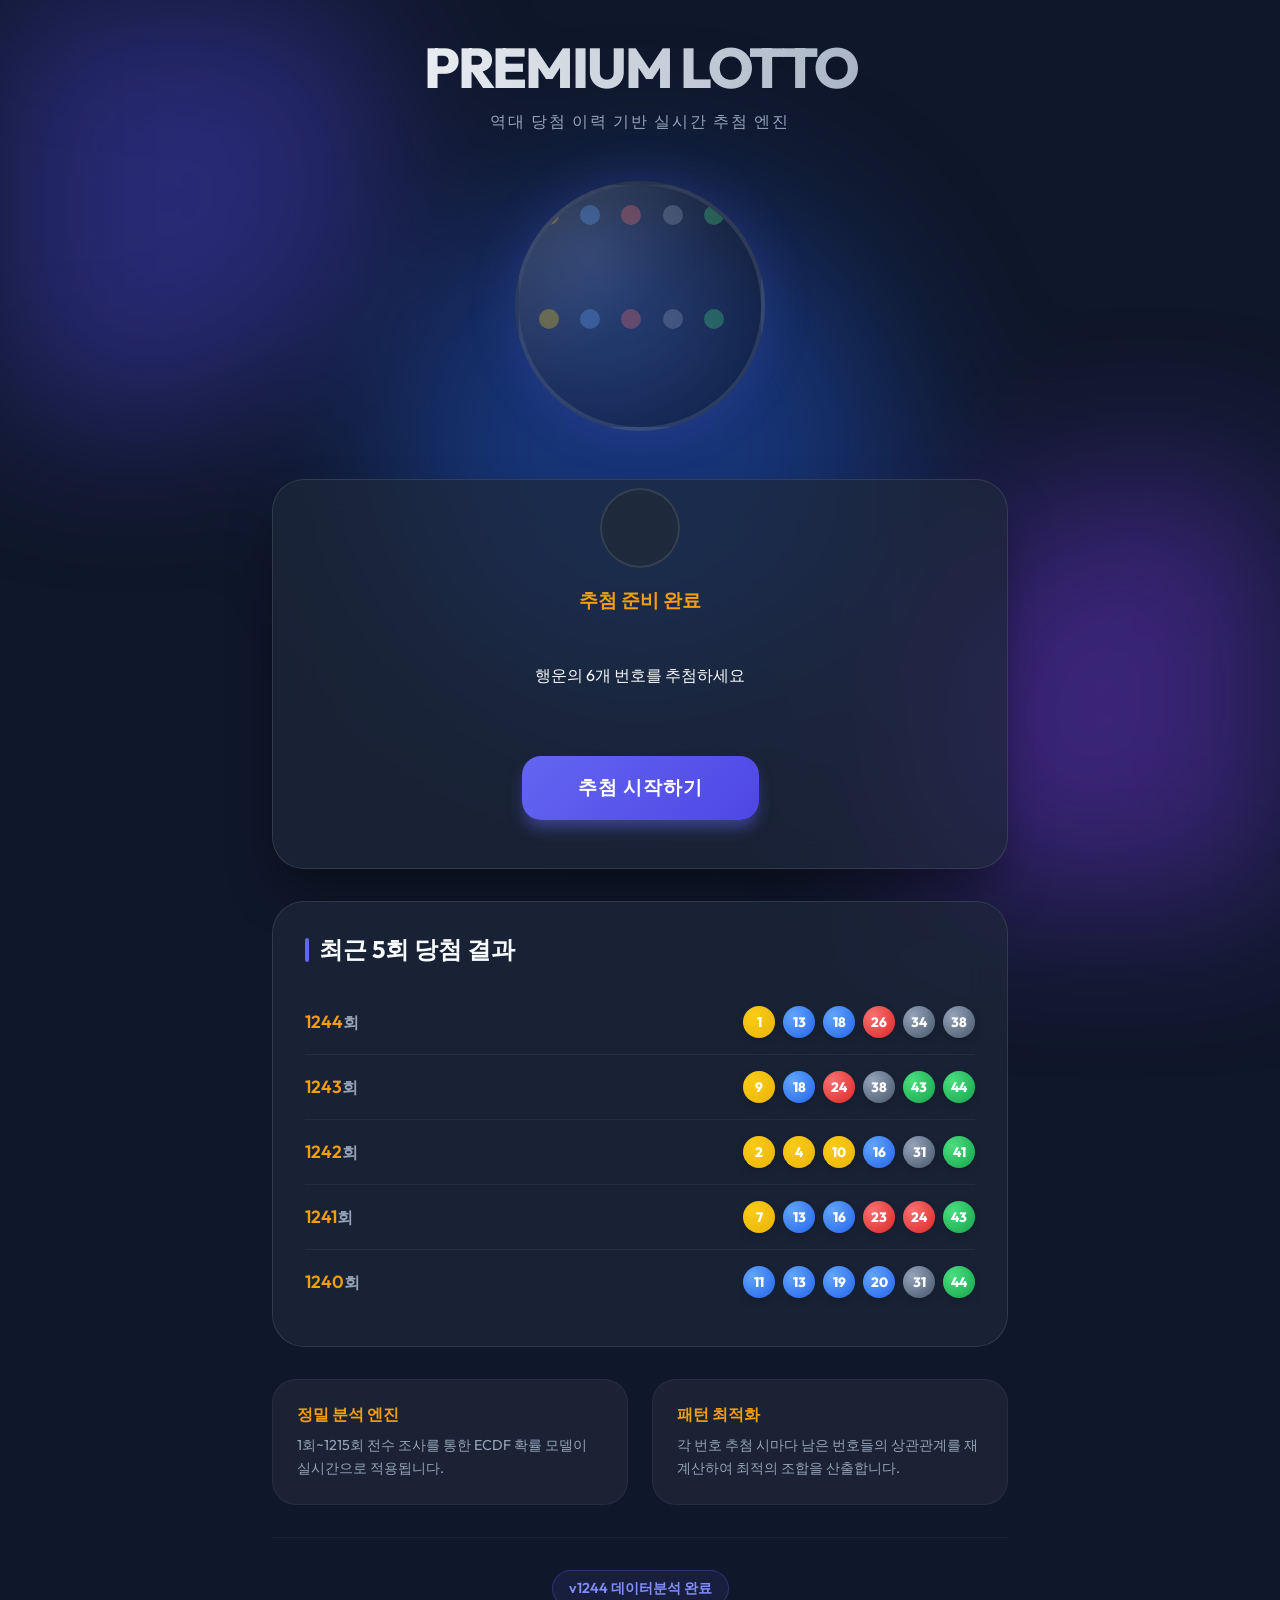
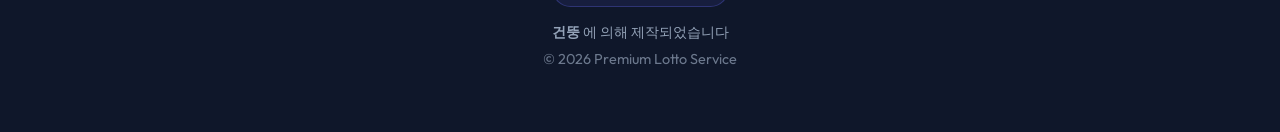
==== index.html @ e3728b25 "Automated weekly data update" ====
<!DOCTYPE html>
<html lang="ko">
<head>
    <meta charset="UTF-8">
    <meta name="viewport" content="width=device-width, initial-scale=1.0">
    <title>Premium Lotto - Draw Animation (v1244)</title>
    <link rel="preconnect" href="https://fonts.googleapis.com">
    <link rel="preconnect" href="https://fonts.gstatic.com" crossorigin>
    <link href="https://fonts.googleapis.com/css2?family=Inter:wght@300;400;600;800&family=Outfit:wght@300;400;600;800&display=swap" rel="stylesheet">
    <style>
        :root {
            --primary: #6366f1;
            --primary-glow: rgba(99, 102, 241, 0.5);
            --bg-dark: #0f172a;
            --card-bg: rgba(30, 41, 59, 0.7);
            --text-main: #f8fafc;
            --text-dim: #94a3b8;
            --accent: #f59e0b;
        }

        * { margin: 0; padding: 0; box-sizing: border-box; font-family: 'Outfit', 'Inter', sans-serif; }
        body { background-color: var(--bg-dark); color: var(--text-main); min-height: 100vh; overflow-x: hidden; display: flex; justify-content: center; align-items: center; }

        .background-blobs { position: fixed; top: 0; left: 0; width: 100%; height: 100%; z-index: -1; overflow: hidden; filter: blur(80px); }
        .blob { position: absolute; width: 40vw; height: 40vw; border-radius: 50%; opacity: 0.4; }
        .blob-1 { background: #4f46e5; top: -10%; left: -10%; animation: move-1 20s infinite alternate; }
        .blob-2 { background: #7c3aed; bottom: -10%; right: -10%; animation: move-2 25s infinite alternate; }
        .blob-3 { background: #2563eb; top: 50%; left: 50%; transform: translate(-50%, -50%); animation: move-3 30s infinite alternate; }

        @keyframes move-1 { from { transform: translate(0, 0); } to { transform: translate(20%, 20%); } }
        @keyframes move-2 { from { transform: translate(0, 0); } to { transform: translate(-20%, -20%); } }
        @keyframes move-3 { from { transform: translate(-50%, -50%) scale(1); } to { transform: translate(-40%, -60%) scale(1.2); } }

        .app-container { width: 100%; max-width: 800px; padding: 2rem; text-align: center; }
        header h1 { font-size: 3.5rem; font-weight: 800; letter-spacing: -2px; margin-bottom: 0.5rem; background: linear-gradient(to right, #fff, #94a3b8); -webkit-background-clip: text; -webkit-text-fill-color: transparent; }
        .subtitle { color: var(--text-dim); font-size: 1rem; margin-bottom: 3rem; text-transform: uppercase; letter-spacing: 2px; }

        .draw-machine-container {
            margin-bottom: 3rem;
            position: relative;
            perspective: 1000px;
        }

        .machine-sphere {
            width: 250px;
            height: 250px;
            border: 4px solid rgba(255, 255, 255, 0.1);
            border-radius: 50%;
            margin: 0 auto;
            background: radial-gradient(circle at 30% 30%, rgba(255,255,255,0.1), rgba(0,0,0,0.4));
            backdrop-filter: blur(10px);
            position: relative;
            overflow: hidden;
            box-shadow: 0 0 50px rgba(99, 102, 241, 0.2);
            display: flex;
            justify-content: center;
            align-items: center;
        }

        .machine-sphere::before {
            content: '';
            position: absolute;
            width: 100%;
            height: 100%;
            background: linear-gradient(135deg, rgba(255,255,255,0.1) 0%, transparent 50%);
        }

        .inner-balls {
            position: absolute;
            width: 100%;
            height: 100%;
            display: grid;
            grid-template-columns: repeat(5, 1fr);
            gap: 5px;
            padding: 20px;
            opacity: 0.3;
            transition: transform 0.1s linear;
        }

        .inner-ball {
            width: 20px;
            height: 20px;
            border-radius: 50%;
            background: var(--primary);
        }

        .sphere-spinning .inner-balls {
            animation: spin-balls 0.5s infinite linear;
        }

        @keyframes spin-balls {
            0% { transform: rotate(0deg) scale(1); }
            50% { transform: rotate(180deg) scale(1.1); }
            100% { transform: rotate(360deg) scale(1); }
        }

        .generator-card {
            background: var(--card-bg);
            backdrop-filter: blur(20px);
            border: 1px solid rgba(255, 255, 255, 0.1);
            border-radius: 2rem;
            padding: 3rem;
            box-shadow: 0 25px 50px -12px rgba(0, 0, 0, 0.5);
            margin-bottom: 2rem;
            position: relative;
        }

        .draw-exit {
            width: 80px;
            height: 80px;
            margin: -40px auto 20px;
            background: rgba(30, 41, 59, 1);
            border: 2px solid rgba(255,255,255,0.1);
            border-radius: 50%;
            display: flex;
            justify-content: center;
            align-items: center;
            z-index: 10;
            position: relative;
        }

        .number-display {
            display: flex;
            justify-content: center;
            gap: 12px;
            min-height: 80px;
            margin-bottom: 2.5rem;
            align-items: center;
            flex-wrap: wrap;
        }

        .lotto-ball {
            width: 60px;
            height: 60px;
            border-radius: 50%;
            display: flex;
            justify-content: center;
            align-items: center;
            font-weight: 800;
            font-size: 1.5rem;
            color: white;
            box-shadow: 0 10px 20px rgba(0,0,0,0.3);
            position: relative;
            transform-style: preserve-3d;
            animation: shoot-out 0.8s cubic-bezier(0.175, 0.885, 0.32, 1.275) forwards;
        }

        @keyframes shoot-out {
            0% { transform: translateY(-100px) scale(0) rotateX(-90deg); opacity: 0; }
            100% { transform: translateY(0) scale(1) rotateX(0deg); opacity: 1; }
        }

        .ball-1-10 { background: radial-gradient(circle at 30% 30%, #facc15, #eab308); }
        .ball-11-20 { background: radial-gradient(circle at 30% 30%, #60a5fa, #2563eb); }
        .ball-21-30 { background: radial-gradient(circle at 30% 30%, #f87171, #dc2626); }
        .ball-31-40 { background: radial-gradient(circle at 30% 30%, #94a3b8, #475569); }
        .ball-41-45 { background: radial-gradient(circle at 30% 30%, #4ade80, #16a34a); }

        .primary-btn {
            background: linear-gradient(135deg, #6366f1 0%, #4f46e5 100%);
            color: white;
            border: none;
            padding: 1.2rem 3.5rem;
            font-size: 1.2rem;
            font-weight: 700;
            border-radius: 1.2rem;
            cursor: pointer;
            transition: all 0.3s ease;
            box-shadow: 0 10px 15px -3px var(--primary-glow);
            text-transform: uppercase;
            letter-spacing: 1px;
        }

        .primary-btn:hover {
            transform: translateY(-3px) scale(1.02);
            box-shadow: 0 20px 25px -5px var(--primary-glow);
        }

        .primary-btn:disabled {
            background: #475569;
            cursor: not-allowed;
            transform: none;
            box-shadow: none;
        }

        .analysis-info { display: grid; grid-template-columns: 1fr 1fr; gap: 1.5rem; margin-bottom: 2rem; }
        .info-card { background: rgba(255, 255, 255, 0.05); padding: 1.5rem; border-radius: 1.5rem; text-align: left; border: 1px solid rgba(255, 255, 255, 0.05); }
        .info-card h3 { margin-bottom: 0.5rem; font-size: 1rem; color: var(--accent); }
        .info-card p { font-size: 0.9rem; color: var(--text-dim); line-height: 1.6; }

        .current-drawing-status {
            font-size: 1.2rem;
            font-weight: 600;
            color: var(--accent);
            height: 2rem;
            margin-bottom: 1rem;
        }

        /* Recent Draws Section */
        .recent-draws-section {
            background: var(--card-bg);
            backdrop-filter: blur(20px);
            border: 1px solid rgba(255, 255, 255, 0.1);
            border-radius: 2rem;
            padding: 2rem;
            margin-bottom: 2rem;
            text-align: left;
        }

        .recent-draws-section h2 {
            font-size: 1.5rem;
            font-weight: 700;
            margin-bottom: 1.5rem;
            color: var(--text-main);
            display: flex;
            align-items: center;
            gap: 10px;
        }

        .recent-draws-section h2::before {
            content: '';
            width: 4px;
            height: 24px;
            background: var(--primary);
            border-radius: 2px;
        }

        .recent-draw-row {
            display: flex;
            align-items: center;
            justify-content: space-between;
            padding: 1rem 0;
            border-bottom: 1px solid rgba(255, 255, 255, 0.05);
        }

        .recent-draw-row:last-child { border-bottom: none; }

        .draw-info {
            font-weight: 600;
            color: var(--text-dim);
            min-width: 80px;
        }

        .draw-info span {
            color: var(--accent);
            font-size: 1.1rem;
        }

        .recent-balls {
            display: flex;
            gap: 8px;
        }

        .lotto-ball.small-ball {
            width: 32px;
            height: 32px;
            font-size: 0.85rem;
            box-shadow: 0 4px 8px rgba(0,0,0,0.2);
            animation: none;
            opacity: 1;
            transform: none;
        }
    </style>
</head>
<body>
    <div class="background-blobs">
        <div class="blob blob-1"></div>
        <div class="blob blob-2"></div>
        <div class="blob blob-3"></div>
    </div>

    <main class="app-container">
        <header>
            <h1>PREMIUM LOTTO</h1>
            <p class="subtitle">역대 당첨 이력 기반 실시간 추첨 엔진</p>
        </header>

        <div class="draw-machine-container">
            <div id="machine-sphere" class="machine-sphere">
                <div class="inner-balls">
                    <!-- Many small balls for effect -->
                    <div class="inner-ball" style="background:#facc15"></div>
                    <div class="inner-ball" style="background:#60a5fa"></div>
                    <div class="inner-ball" style="background:#f87171"></div>
                    <div class="inner-ball" style="background:#94a3b8"></div>
                    <div class="inner-ball" style="background:#4ade80"></div>
                    <div class="inner-ball" style="background:#facc15"></div>
                    <div class="inner-ball" style="background:#60a5fa"></div>
                    <div class="inner-ball" style="background:#f87171"></div>
                    <div class="inner-ball" style="background:#94a3b8"></div>
                    <div class="inner-ball" style="background:#4ade80"></div>
                </div>
            </div>
        </div>

        <section class="generator-card">
            <div class="draw-exit" id="draw-exit">
                <!-- Selected ball will appear here -->
            </div>

            <div id="drawing-status" class="current-drawing-status">추첨 준비 완료</div>

            <div id="number-display" class="number-display">
                <div class="placeholder-text">행운의 6개 번호를 추첨하세요</div>
            </div>

            <div class="controls">
                <button id="generate-btn" class="primary-btn">추첨 시작하기</button>
            </div>
        </section>

        <section class="recent-draws-section">
            <h2>최근 5회 당첨 결과</h2>
            <div id="recent-draws-list">
                <!-- Recent draws rows will be injected here -->
                <div style="color: var(--text-dim); text-align: center; padding: 1rem;">데이터를 불러오는 중...</div>
            </div>
        </section>

        <section class="analysis-info">
            <div class="info-card">
                <h3>정밀 분석 엔진</h3>
                <p>1회~1215회 전수 조사를 통한 ECDF 확률 모델이 실시간으로 적용됩니다.</p>
            </div>
            <div class="info-card">
                <h3>패턴 최적화</h3>
                <p>각 번호 추첨 시마다 남은 번호들의 상관관계를 재계산하여 최적의 조합을 산출합니다.</p>
            </div>
        </section>

        <footer style="margin-top: 2rem; padding: 2rem; border-top: 1px solid rgba(255,255,255,0.05); color: var(--text-dim); font-size: 0.9rem;">
            <div style="background: rgba(99, 102, 241, 0.1); border: 1px solid rgba(99, 102, 241, 0.3); padding: 0.5rem 1rem; border-radius: 2rem; display: inline-block; margin-bottom: 1rem; color: #818cf8; font-weight: 600;">
                <span id="version-badge">v1244</span> 데이터분석 완료
            </div>
            <p><strong>건뚱</strong> 에 의해 제작되었습니다</p>
            <p style="margin-top: 0.5rem; opacity: 0.7;">© 2026 Premium Lotto Service</p>
        </footer>
    </main>

    <script>
        // Full History Analysis Data (v1244)
        const FULL_HISTORY_STATS = {
            frequencies: [0, 171, 157, 172, 163, 153, 166, 171, 158, 137, 163, 168, 180, 184, 172, 170, 170, 171, 180, 171, 172, 167, 146, 149, 168, 153, 166, 181, 157, 156, 158, 171, 146, 175, 187, 163, 165, 174, 174, 168, 174, 151, 158, 167, 166, 175],
            coWeights: [{"a": 11, "b": 21, "w": 34}, {"a": 33, "b": 40, "w": 33}, {"a": 37, "b": 40, "w": 31}, {"a": 6, "b": 38, "w": 31}, {"a": 10, "b": 31, "w": 31}, {"a": 12, "b": 24, "w": 31}, {"a": 1, "b": 28, "w": 30}, {"a": 34, "b": 42, "w": 30}, {"a": 19, "b": 21, "w": 29}, {"a": 14, "b": 15, "w": 29}, {"a": 3, "b": 13, "w": 29}, {"a": 13, "b": 33, "w": 29}, {"a": 3, "b": 20, "w": 29}, {"a": 3, "b": 24, "w": 29}, {"a": 24, "b": 27, "w": 29}, {"a": 15, "b": 34, "w": 29}, {"a": 12, "b": 34, "w": 29}, {"a": 18, "b": 31, "w": 28}, {"a": 13, "b": 18, "w": 28}, {"a": 12, "b": 15, "w": 28}]
        };

        // Recent History Data (Automatically updated by update_service.py)
        const RECENT_HISTORY_DATA = [{"draw_no": 1244, "numbers": [1, 13, 18, 26, 34, 38]}, {"draw_no": 1243, "numbers": [9, 18, 24, 38, 43, 44]}, {"draw_no": 1242, "numbers": [2, 4, 10, 16, 31, 41]}, {"draw_no": 1241, "numbers": [7, 13, 16, 23, 24, 43]}, {"draw_no": 1240, "numbers": [11, 13, 19, 20, 31, 44]}];

        class LottoEngine {
            constructor() {
                this.freqs = [...FULL_HISTORY_STATS.frequencies];
                this.matrix = Array(46).fill(0).map(() => Array(46).fill(0));
                FULL_HISTORY_STATS.coWeights.forEach(p => {
                    this.matrix[p.a][p.b] = p.w;
                    this.matrix[p.b][p.a] = p.w;
                });
            }

            drawSingle(probabilities, selected) {
                const currentProbs = [...probabilities];
                selected.forEach(n => currentProbs[n] = 0);
                
                const total = currentProbs.reduce((a, b) => a + b, 0);
                const r = Math.random() * total;
                let s = 0;
                for (let i = 1; i <= 45; i++) {
                    s += currentProbs[i];
                    if (r <= s) return i;
                }
                return 45;
            }

            updateWeights(picked, probabilities, selected) {
                const patterns = this.matrix[picked];
                for (let j = 1; j <= 45; j++) {
                    if (!selected.includes(j)) {
                        probabilities[j] += patterns[j] * 15;
                    }
                }
            }
        }

        document.addEventListener('DOMContentLoaded', () => {
            const engine = new LottoEngine();
            const btn = document.getElementById('generate-btn');
            const display = document.getElementById('number-display');
            const sphere = document.getElementById('machine-sphere');
            const exit = document.getElementById('draw-exit');
            const status = document.getElementById('drawing-status');

            const createBall = (num, small = false) => {
                const ball = document.createElement('div');
                const sizeClass = small ? 'small-ball' : '';
                ball.className = `lotto-ball ${sizeClass} ${num<=10?'ball-1-10':num<=20?'ball-11-20':num<=30?'ball-21-30':num<=40?'ball-31-40':'ball-41-45'}`;
                ball.textContent = num;
                return ball;
            };

            const renderRecentDraws = () => {
                const list = document.getElementById('recent-draws-list');
                if (!list) return;
                list.innerHTML = '';
                
                RECENT_HISTORY_DATA.forEach(draw => {
                    const row = document.createElement('div');
                    row.className = 'recent-draw-row';
                    
                    const info = document.createElement('div');
                    info.className = 'draw-info';
                    info.innerHTML = `<span>${draw.draw_no}</span>회`;
                    
                    const balls = document.createElement('div');
                    balls.className = 'recent-balls';
                    draw.numbers.forEach(n => {
                        balls.appendChild(createBall(n, true));
                    });
                    
                    row.appendChild(info);
                    row.appendChild(balls);
                    list.appendChild(row);
                });
            };

            renderRecentDraws();

            btn.onclick = async () => {
                btn.disabled = true;
                display.innerHTML = '';
                exit.innerHTML = '';
                const selected = [];
                const probs = [...engine.freqs];

                for (let i = 1; i <= 6; i++) {
                    status.textContent = `${i}번째 번호 분석 및 추첨 중...`;
                    sphere.classList.add('sphere-spinning');
                    
                    // Shuffle effect
                    await new Promise(r => setTimeout(r, 1200));
                    
                    const picked = engine.drawSingle(probs, selected);
                    selected.push(picked);
                    engine.updateWeights(picked, probs, selected);

                    // Show ball at exit
                    const exitBall = createBall(picked);
                    exit.innerHTML = '';
                    exit.appendChild(exitBall);
                    
                    // Stop spinning briefly
                    sphere.classList.remove('sphere-spinning');
                    await new Promise(r => setTimeout(r, 500));

                    // Move to display
                    display.appendChild(createBall(picked));
                    exit.innerHTML = '';
                    
                    await new Promise(r => setTimeout(r, 300));
                }

                status.textContent = '모든 번호 추첨 완료!';
                btn.textContent = '다시 추첨하기';
                btn.disabled = false;
            };
        });
    </script>
</body>
</html>
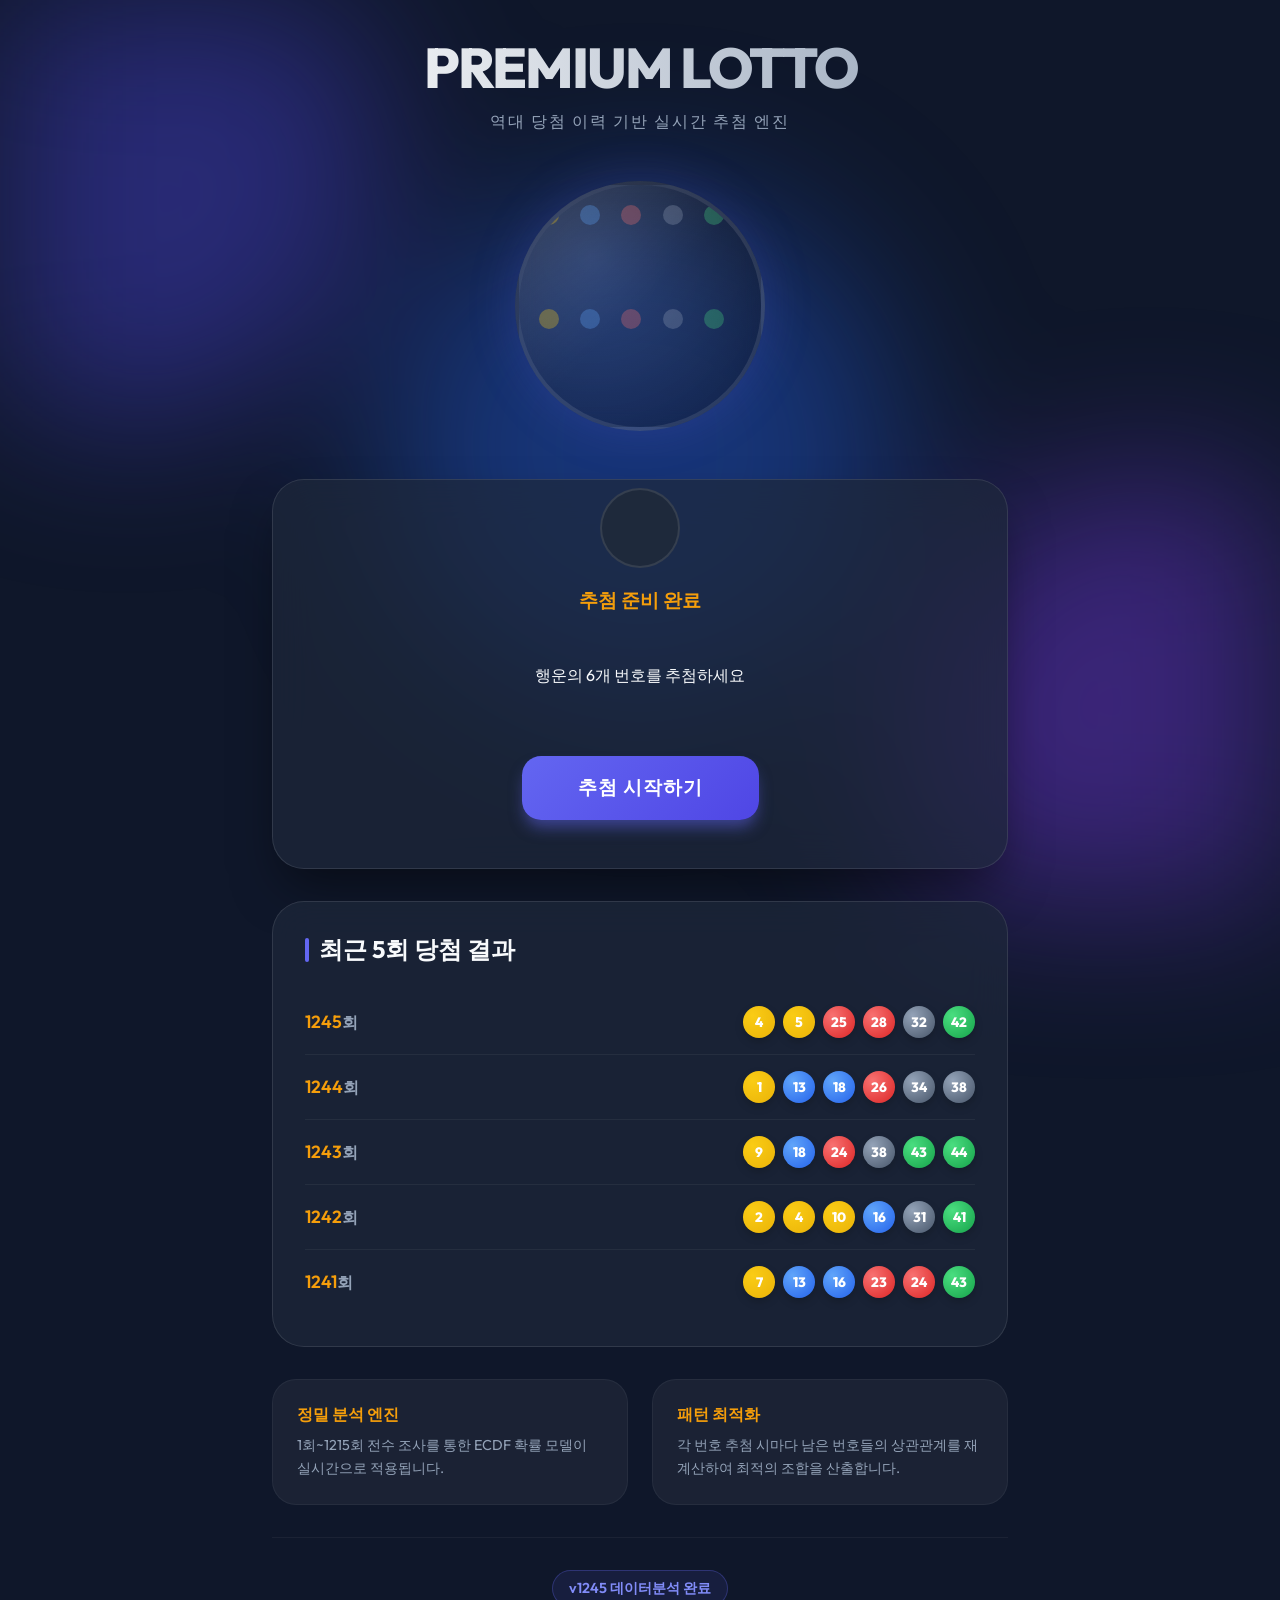
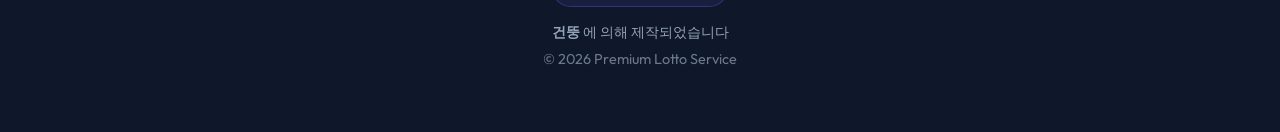
==== commit b073bb2e: "Automated weekly data update" ====
--- a/index.html
+++ b/index.html
@@ -3,7 +3,7 @@
 <head>
     <meta charset="UTF-8">
     <meta name="viewport" content="width=device-width, initial-scale=1.0">
-    <title>Premium Lotto - Draw Animation (v1244)</title>
+    <title>Premium Lotto - Draw Animation (v1245)</title>
     <link rel="preconnect" href="https://fonts.googleapis.com">
     <link rel="preconnect" href="https://fonts.gstatic.com" crossorigin>
     <link href="https://fonts.googleapis.com/css2?family=Inter:wght@300;400;600;800&family=Outfit:wght@300;400;600;800&display=swap" rel="stylesheet">
@@ -330,7 +330,7 @@
 
         <footer style="margin-top: 2rem; padding: 2rem; border-top: 1px solid rgba(255,255,255,0.05); color: var(--text-dim); font-size: 0.9rem;">
             <div style="background: rgba(99, 102, 241, 0.1); border: 1px solid rgba(99, 102, 241, 0.3); padding: 0.5rem 1rem; border-radius: 2rem; display: inline-block; margin-bottom: 1rem; color: #818cf8; font-weight: 600;">
-                <span id="version-badge">v1244</span> 데이터분석 완료
+                <span id="version-badge">v1245</span> 데이터분석 완료
             </div>
             <p><strong>건뚱</strong> 에 의해 제작되었습니다</p>
             <p style="margin-top: 0.5rem; opacity: 0.7;">© 2026 Premium Lotto Service</p>
@@ -338,14 +338,14 @@
     </main>
 
     <script>
-        // Full History Analysis Data (v1244)
+        // Full History Analysis Data (v1245)
         const FULL_HISTORY_STATS = {
-            frequencies: [0, 171, 157, 172, 163, 153, 166, 171, 158, 137, 163, 168, 180, 184, 172, 170, 170, 171, 180, 171, 172, 167, 146, 149, 168, 153, 166, 181, 157, 156, 158, 171, 146, 175, 187, 163, 165, 174, 174, 168, 174, 151, 158, 167, 166, 175],
+            frequencies: [0, 171, 157, 172, 164, 154, 166, 171, 158, 137, 163, 168, 180, 184, 172, 170, 170, 171, 180, 171, 172, 167, 146, 149, 168, 154, 166, 181, 158, 156, 158, 171, 147, 175, 187, 163, 165, 174, 174, 168, 174, 151, 159, 167, 166, 175],
             coWeights: [{"a": 11, "b": 21, "w": 34}, {"a": 33, "b": 40, "w": 33}, {"a": 37, "b": 40, "w": 31}, {"a": 6, "b": 38, "w": 31}, {"a": 10, "b": 31, "w": 31}, {"a": 12, "b": 24, "w": 31}, {"a": 1, "b": 28, "w": 30}, {"a": 34, "b": 42, "w": 30}, {"a": 19, "b": 21, "w": 29}, {"a": 14, "b": 15, "w": 29}, {"a": 3, "b": 13, "w": 29}, {"a": 13, "b": 33, "w": 29}, {"a": 3, "b": 20, "w": 29}, {"a": 3, "b": 24, "w": 29}, {"a": 24, "b": 27, "w": 29}, {"a": 15, "b": 34, "w": 29}, {"a": 12, "b": 34, "w": 29}, {"a": 18, "b": 31, "w": 28}, {"a": 13, "b": 18, "w": 28}, {"a": 12, "b": 15, "w": 28}]
         };
 
         // Recent History Data (Automatically updated by update_service.py)
-        const RECENT_HISTORY_DATA = [{"draw_no": 1244, "numbers": [1, 13, 18, 26, 34, 38]}, {"draw_no": 1243, "numbers": [9, 18, 24, 38, 43, 44]}, {"draw_no": 1242, "numbers": [2, 4, 10, 16, 31, 41]}, {"draw_no": 1241, "numbers": [7, 13, 16, 23, 24, 43]}, {"draw_no": 1240, "numbers": [11, 13, 19, 20, 31, 44]}];
+        const RECENT_HISTORY_DATA = [{"draw_no": 1245, "numbers": [4, 5, 25, 28, 32, 42]}, {"draw_no": 1244, "numbers": [1, 13, 18, 26, 34, 38]}, {"draw_no": 1243, "numbers": [9, 18, 24, 38, 43, 44]}, {"draw_no": 1242, "numbers": [2, 4, 10, 16, 31, 41]}, {"draw_no": 1241, "numbers": [7, 13, 16, 23, 24, 43]}];
 
         class LottoEngine {
             constructor() {
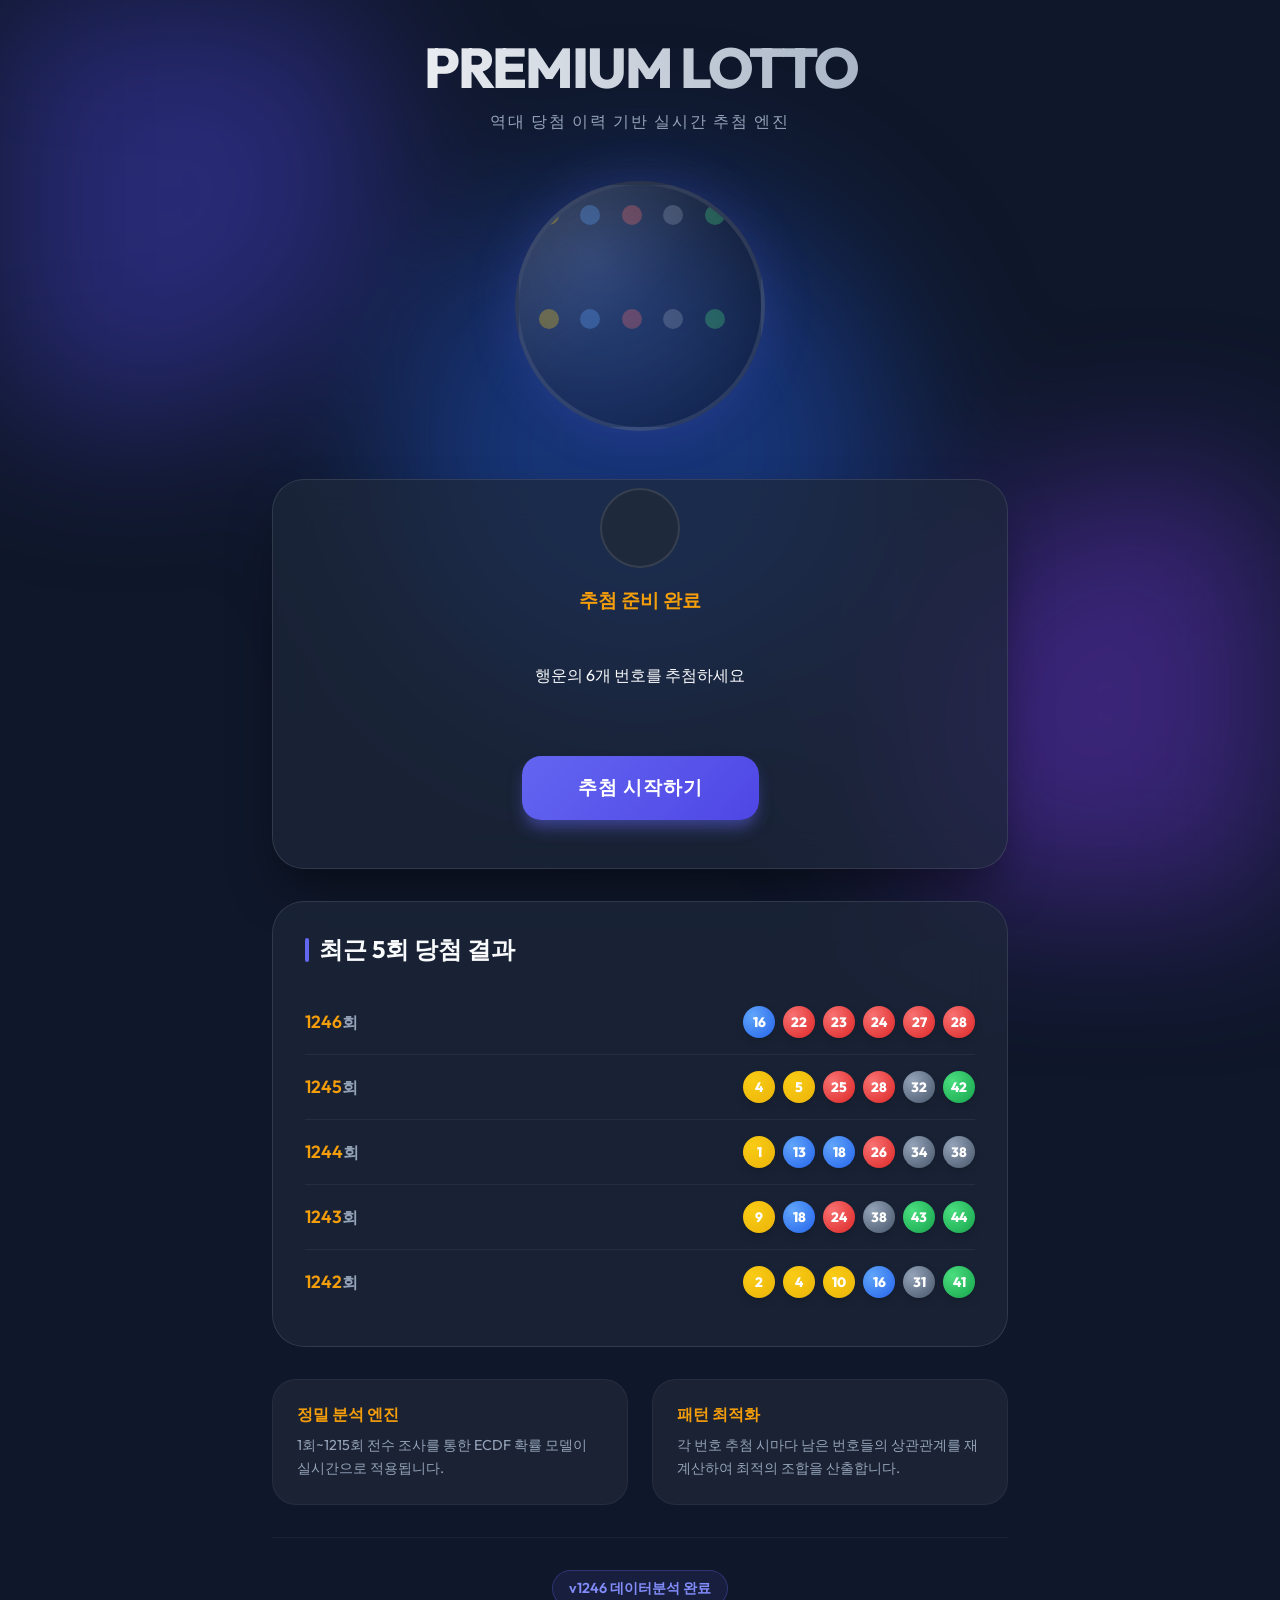
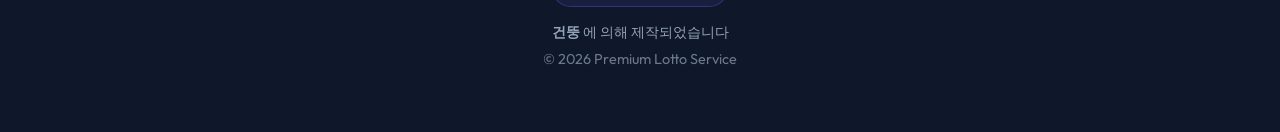
==== commit 686b87e3: "Automated weekly data update" ====
--- a/index.html
+++ b/index.html
@@ -3,7 +3,7 @@
 <head>
     <meta charset="UTF-8">
     <meta name="viewport" content="width=device-width, initial-scale=1.0">
-    <title>Premium Lotto - Draw Animation (v1245)</title>
+    <title>Premium Lotto - Draw Animation (v1246)</title>
     <link rel="preconnect" href="https://fonts.googleapis.com">
     <link rel="preconnect" href="https://fonts.gstatic.com" crossorigin>
     <link href="https://fonts.googleapis.com/css2?family=Inter:wght@300;400;600;800&family=Outfit:wght@300;400;600;800&display=swap" rel="stylesheet">
@@ -330,7 +330,7 @@
 
         <footer style="margin-top: 2rem; padding: 2rem; border-top: 1px solid rgba(255,255,255,0.05); color: var(--text-dim); font-size: 0.9rem;">
             <div style="background: rgba(99, 102, 241, 0.1); border: 1px solid rgba(99, 102, 241, 0.3); padding: 0.5rem 1rem; border-radius: 2rem; display: inline-block; margin-bottom: 1rem; color: #818cf8; font-weight: 600;">
-                <span id="version-badge">v1245</span> 데이터분석 완료
+                <span id="version-badge">v1246</span> 데이터분석 완료
             </div>
             <p><strong>건뚱</strong> 에 의해 제작되었습니다</p>
             <p style="margin-top: 0.5rem; opacity: 0.7;">© 2026 Premium Lotto Service</p>
@@ -338,14 +338,14 @@
     </main>
 
     <script>
-        // Full History Analysis Data (v1245)
+        // Full History Analysis Data (v1246)
         const FULL_HISTORY_STATS = {
-            frequencies: [0, 171, 157, 172, 164, 154, 166, 171, 158, 137, 163, 168, 180, 184, 172, 170, 170, 171, 180, 171, 172, 167, 146, 149, 168, 154, 166, 181, 158, 156, 158, 171, 147, 175, 187, 163, 165, 174, 174, 168, 174, 151, 159, 167, 166, 175],
-            coWeights: [{"a": 11, "b": 21, "w": 34}, {"a": 33, "b": 40, "w": 33}, {"a": 37, "b": 40, "w": 31}, {"a": 6, "b": 38, "w": 31}, {"a": 10, "b": 31, "w": 31}, {"a": 12, "b": 24, "w": 31}, {"a": 1, "b": 28, "w": 30}, {"a": 34, "b": 42, "w": 30}, {"a": 19, "b": 21, "w": 29}, {"a": 14, "b": 15, "w": 29}, {"a": 3, "b": 13, "w": 29}, {"a": 13, "b": 33, "w": 29}, {"a": 3, "b": 20, "w": 29}, {"a": 3, "b": 24, "w": 29}, {"a": 24, "b": 27, "w": 29}, {"a": 15, "b": 34, "w": 29}, {"a": 12, "b": 34, "w": 29}, {"a": 18, "b": 31, "w": 28}, {"a": 13, "b": 18, "w": 28}, {"a": 12, "b": 15, "w": 28}]
+            frequencies: [0, 171, 157, 172, 164, 154, 166, 171, 158, 137, 163, 168, 180, 184, 172, 170, 171, 171, 180, 171, 172, 167, 147, 150, 169, 154, 166, 182, 159, 156, 158, 171, 147, 175, 187, 163, 165, 174, 174, 168, 174, 151, 159, 167, 166, 175],
+            coWeights: [{"a": 11, "b": 21, "w": 34}, {"a": 33, "b": 40, "w": 33}, {"a": 37, "b": 40, "w": 31}, {"a": 6, "b": 38, "w": 31}, {"a": 10, "b": 31, "w": 31}, {"a": 12, "b": 24, "w": 31}, {"a": 1, "b": 28, "w": 30}, {"a": 24, "b": 27, "w": 30}, {"a": 34, "b": 42, "w": 30}, {"a": 19, "b": 21, "w": 29}, {"a": 14, "b": 15, "w": 29}, {"a": 3, "b": 13, "w": 29}, {"a": 13, "b": 33, "w": 29}, {"a": 3, "b": 20, "w": 29}, {"a": 3, "b": 24, "w": 29}, {"a": 15, "b": 34, "w": 29}, {"a": 12, "b": 34, "w": 29}, {"a": 18, "b": 31, "w": 28}, {"a": 13, "b": 18, "w": 28}, {"a": 12, "b": 15, "w": 28}]
         };
 
         // Recent History Data (Automatically updated by update_service.py)
-        const RECENT_HISTORY_DATA = [{"draw_no": 1245, "numbers": [4, 5, 25, 28, 32, 42]}, {"draw_no": 1244, "numbers": [1, 13, 18, 26, 34, 38]}, {"draw_no": 1243, "numbers": [9, 18, 24, 38, 43, 44]}, {"draw_no": 1242, "numbers": [2, 4, 10, 16, 31, 41]}, {"draw_no": 1241, "numbers": [7, 13, 16, 23, 24, 43]}];
+        const RECENT_HISTORY_DATA = [{"draw_no": 1246, "numbers": [16, 22, 23, 24, 27, 28]}, {"draw_no": 1245, "numbers": [4, 5, 25, 28, 32, 42]}, {"draw_no": 1244, "numbers": [1, 13, 18, 26, 34, 38]}, {"draw_no": 1243, "numbers": [9, 18, 24, 38, 43, 44]}, {"draw_no": 1242, "numbers": [2, 4, 10, 16, 31, 41]}];
 
         class LottoEngine {
             constructor() {
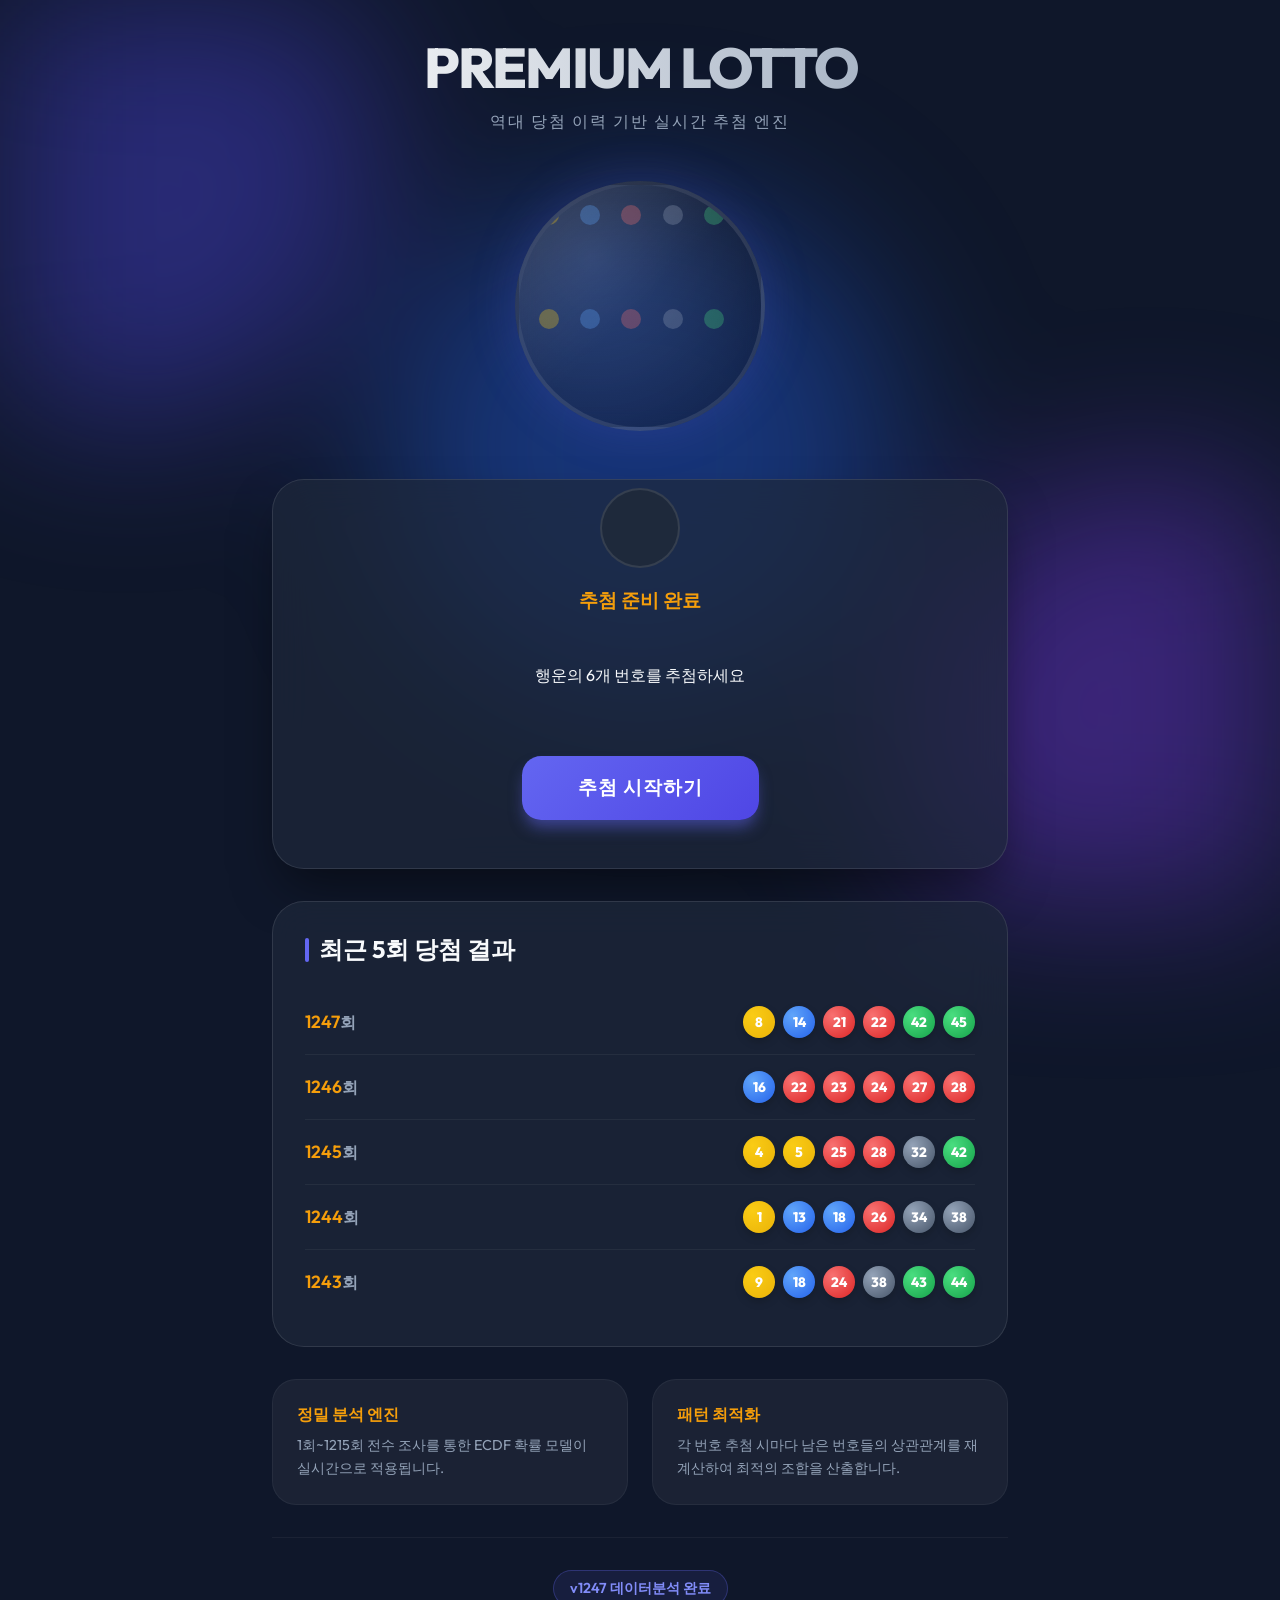
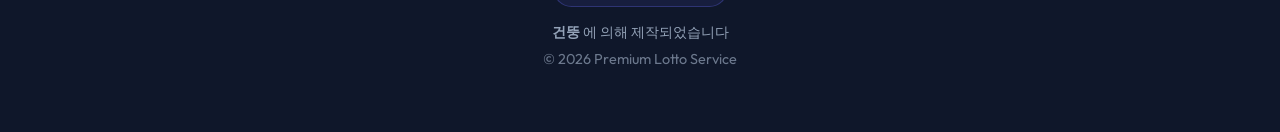
==== commit 32d18808: "Automated weekly data update" ====
--- a/index.html
+++ b/index.html
@@ -3,7 +3,7 @@
 <head>
     <meta charset="UTF-8">
     <meta name="viewport" content="width=device-width, initial-scale=1.0">
-    <title>Premium Lotto - Draw Animation (v1246)</title>
+    <title>Premium Lotto - Draw Animation (v1247)</title>
     <link rel="preconnect" href="https://fonts.googleapis.com">
     <link rel="preconnect" href="https://fonts.gstatic.com" crossorigin>
     <link href="https://fonts.googleapis.com/css2?family=Inter:wght@300;400;600;800&family=Outfit:wght@300;400;600;800&display=swap" rel="stylesheet">
@@ -330,7 +330,7 @@
 
         <footer style="margin-top: 2rem; padding: 2rem; border-top: 1px solid rgba(255,255,255,0.05); color: var(--text-dim); font-size: 0.9rem;">
             <div style="background: rgba(99, 102, 241, 0.1); border: 1px solid rgba(99, 102, 241, 0.3); padding: 0.5rem 1rem; border-radius: 2rem; display: inline-block; margin-bottom: 1rem; color: #818cf8; font-weight: 600;">
-                <span id="version-badge">v1246</span> 데이터분석 완료
+                <span id="version-badge">v1247</span> 데이터분석 완료
             </div>
             <p><strong>건뚱</strong> 에 의해 제작되었습니다</p>
             <p style="margin-top: 0.5rem; opacity: 0.7;">© 2026 Premium Lotto Service</p>
@@ -338,14 +338,14 @@
     </main>
 
     <script>
-        // Full History Analysis Data (v1246)
+        // Full History Analysis Data (v1247)
         const FULL_HISTORY_STATS = {
-            frequencies: [0, 171, 157, 172, 164, 154, 166, 171, 158, 137, 163, 168, 180, 184, 172, 170, 171, 171, 180, 171, 172, 167, 147, 150, 169, 154, 166, 182, 159, 156, 158, 171, 147, 175, 187, 163, 165, 174, 174, 168, 174, 151, 159, 167, 166, 175],
+            frequencies: [0, 171, 157, 172, 164, 154, 166, 171, 159, 137, 163, 168, 180, 184, 173, 170, 171, 171, 180, 171, 172, 168, 148, 150, 169, 154, 166, 182, 159, 156, 158, 171, 147, 175, 187, 163, 165, 174, 174, 168, 174, 151, 160, 167, 166, 176],
             coWeights: [{"a": 11, "b": 21, "w": 34}, {"a": 33, "b": 40, "w": 33}, {"a": 37, "b": 40, "w": 31}, {"a": 6, "b": 38, "w": 31}, {"a": 10, "b": 31, "w": 31}, {"a": 12, "b": 24, "w": 31}, {"a": 1, "b": 28, "w": 30}, {"a": 24, "b": 27, "w": 30}, {"a": 34, "b": 42, "w": 30}, {"a": 19, "b": 21, "w": 29}, {"a": 14, "b": 15, "w": 29}, {"a": 3, "b": 13, "w": 29}, {"a": 13, "b": 33, "w": 29}, {"a": 3, "b": 20, "w": 29}, {"a": 3, "b": 24, "w": 29}, {"a": 15, "b": 34, "w": 29}, {"a": 12, "b": 34, "w": 29}, {"a": 18, "b": 31, "w": 28}, {"a": 13, "b": 18, "w": 28}, {"a": 12, "b": 15, "w": 28}]
         };
 
         // Recent History Data (Automatically updated by update_service.py)
-        const RECENT_HISTORY_DATA = [{"draw_no": 1246, "numbers": [16, 22, 23, 24, 27, 28]}, {"draw_no": 1245, "numbers": [4, 5, 25, 28, 32, 42]}, {"draw_no": 1244, "numbers": [1, 13, 18, 26, 34, 38]}, {"draw_no": 1243, "numbers": [9, 18, 24, 38, 43, 44]}, {"draw_no": 1242, "numbers": [2, 4, 10, 16, 31, 41]}];
+        const RECENT_HISTORY_DATA = [{"draw_no": 1247, "numbers": [8, 14, 21, 22, 42, 45]}, {"draw_no": 1246, "numbers": [16, 22, 23, 24, 27, 28]}, {"draw_no": 1245, "numbers": [4, 5, 25, 28, 32, 42]}, {"draw_no": 1244, "numbers": [1, 13, 18, 26, 34, 38]}, {"draw_no": 1243, "numbers": [9, 18, 24, 38, 43, 44]}];
 
         class LottoEngine {
             constructor() {
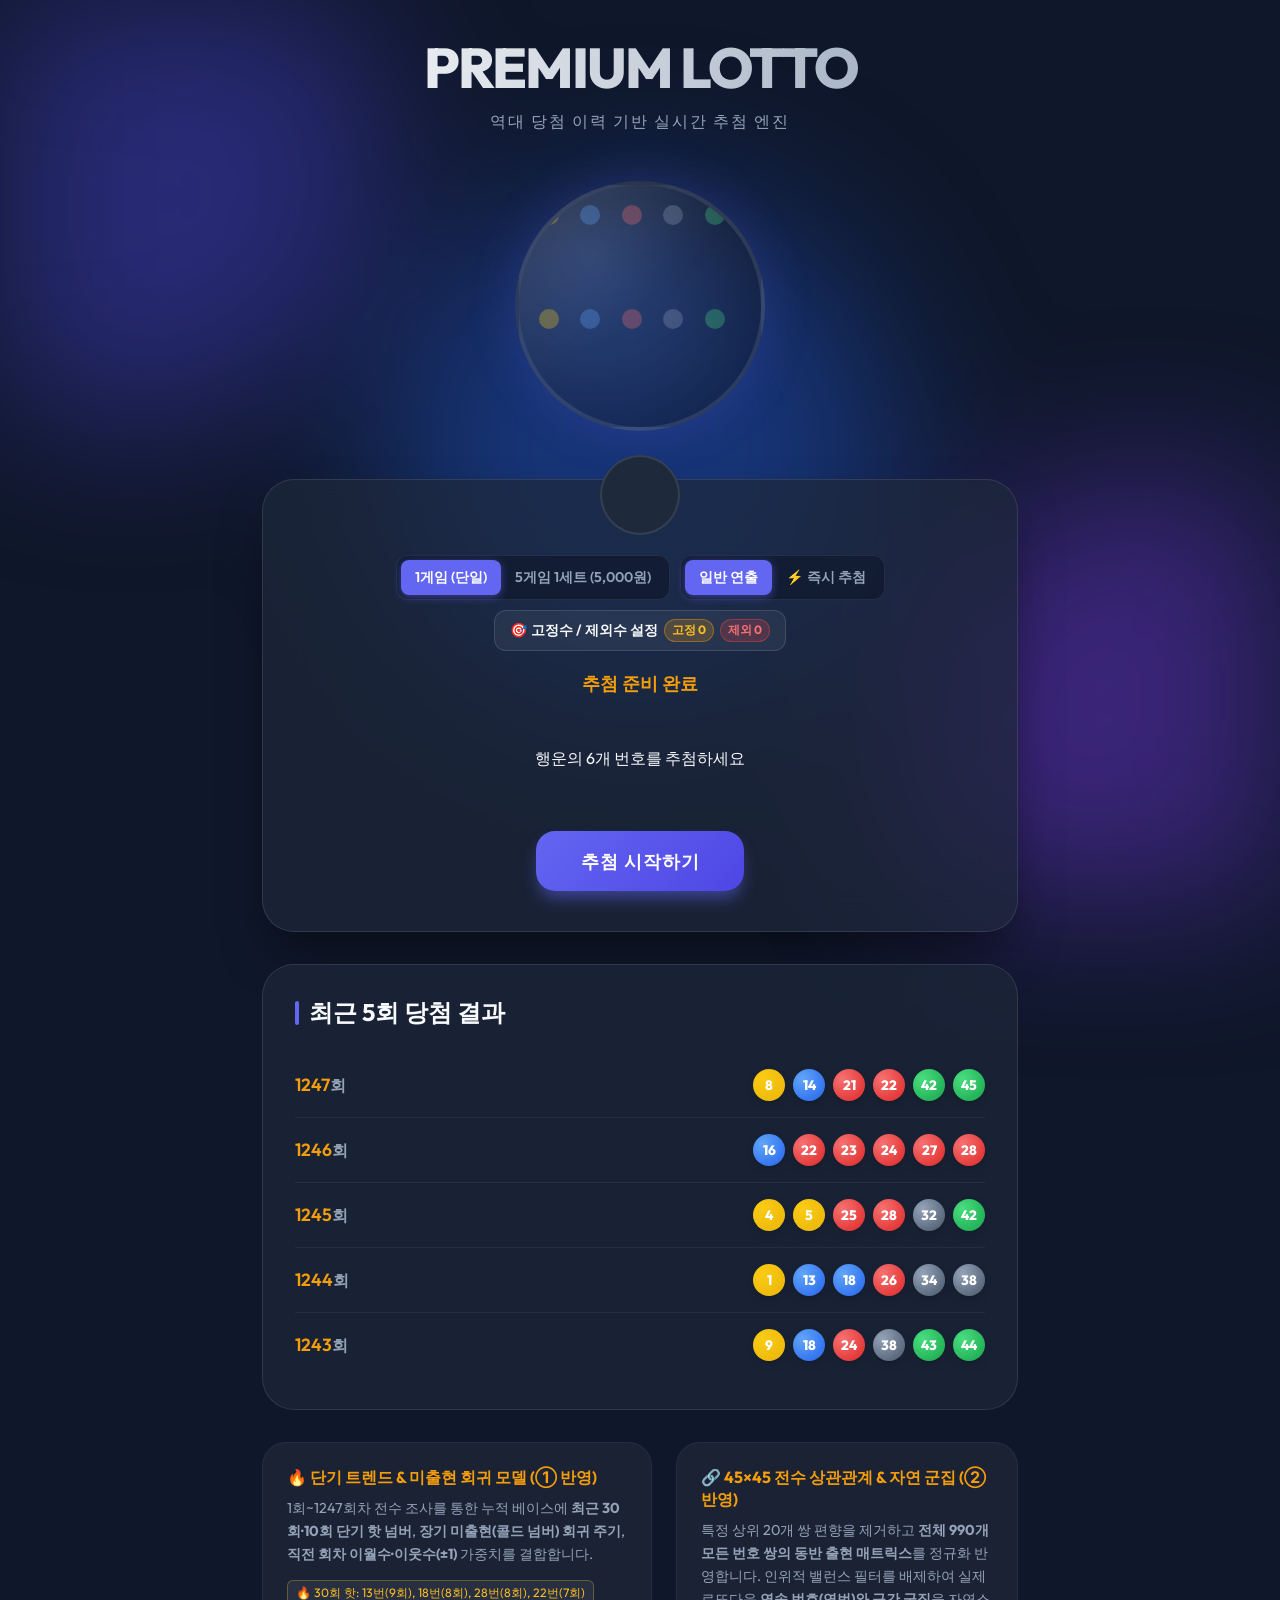
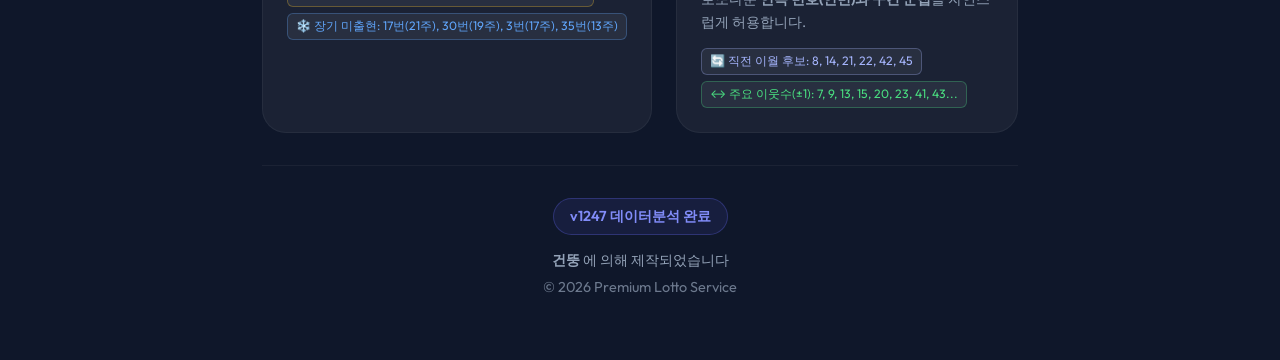
==== commit e491f0c7: "feat: 로또 추출 엔진 고도화(트렌드/미출현/45x45 동반출현) 및 실전 구매 편의 기능 추가" ====
--- a/index.html
+++ b/index.html
@@ -31,7 +31,7 @@
         @keyframes move-2 { from { transform: translate(0, 0); } to { transform: translate(-20%, -20%); } }
         @keyframes move-3 { from { transform: translate(-50%, -50%) scale(1); } to { transform: translate(-40%, -60%) scale(1.2); } }
 
-        .app-container { width: 100%; max-width: 800px; padding: 2rem; text-align: center; }
+        .app-container { width: 100%; max-width: 820px; padding: 2rem; text-align: center; }
         header h1 { font-size: 3.5rem; font-weight: 800; letter-spacing: -2px; margin-bottom: 0.5rem; background: linear-gradient(to right, #fff, #94a3b8); -webkit-background-clip: text; -webkit-text-fill-color: transparent; }
         .subtitle { color: var(--text-dim); font-size: 1rem; margin-bottom: 3rem; text-transform: uppercase; letter-spacing: 2px; }
 
@@ -99,7 +99,7 @@
             backdrop-filter: blur(20px);
             border: 1px solid rgba(255, 255, 255, 0.1);
             border-radius: 2rem;
-            padding: 3rem;
+            padding: 2.5rem;
             box-shadow: 0 25px 50px -12px rgba(0, 0, 0, 0.5);
             margin-bottom: 2rem;
             position: relative;
@@ -108,7 +108,7 @@
         .draw-exit {
             width: 80px;
             height: 80px;
-            margin: -40px auto 20px;
+            margin: -65px auto 20px;
             background: rgba(30, 41, 59, 1);
             border: 2px solid rgba(255,255,255,0.1);
             border-radius: 50%;
@@ -124,7 +124,7 @@
             justify-content: center;
             gap: 12px;
             min-height: 80px;
-            margin-bottom: 2.5rem;
+            margin-bottom: 2rem;
             align-items: center;
             flex-wrap: wrap;
         }
@@ -160,8 +160,8 @@
             background: linear-gradient(135deg, #6366f1 0%, #4f46e5 100%);
             color: white;
             border: none;
-            padding: 1.2rem 3.5rem;
-            font-size: 1.2rem;
+            padding: 1.1rem 2.8rem;
+            font-size: 1.15rem;
             font-weight: 700;
             border-radius: 1.2rem;
             cursor: pointer;
@@ -189,10 +189,10 @@
         .info-card p { font-size: 0.9rem; color: var(--text-dim); line-height: 1.6; }
 
         .current-drawing-status {
-            font-size: 1.2rem;
+            font-size: 1.15rem;
             font-weight: 600;
             color: var(--accent);
-            height: 2rem;
+            min-height: 2rem;
             margin-bottom: 1rem;
         }
 
@@ -260,6 +260,437 @@
             opacity: 1;
             transform: none;
         }
+
+        .lotto-ball.medium-ball {
+            width: 44px;
+            height: 44px;
+            font-size: 1.05rem;
+            animation: shoot-out 0.35s cubic-bezier(0.175, 0.885, 0.32, 1.275) forwards;
+        }
+
+        .lotto-ball.no-anim {
+            animation: none !important;
+            opacity: 1;
+            transform: none;
+        }
+
+        .game-row.row-highlight {
+            border-color: rgba(99, 102, 241, 0.6);
+            box-shadow: 0 0 18px rgba(99, 102, 241, 0.25);
+            transition: border-color 0.3s ease, box-shadow 0.3s ease;
+        }
+
+        .lotto-ball.fixed-mark {
+            outline: 3px solid #f59e0b;
+            box-shadow: 0 0 14px rgba(245, 158, 11, 0.6);
+        }
+
+        .lotto-ball.fixed-mark::after {
+            content: '고정';
+            position: absolute;
+            bottom: -7px;
+            background: #f59e0b;
+            color: #0f172a;
+            font-size: 0.58rem;
+            font-weight: 800;
+            padding: 1px 5px;
+            border-radius: 6px;
+            line-height: 1.1;
+        }
+
+        /* Purchase Convenience Controls */
+        .purchase-toolbar {
+            display: flex;
+            flex-wrap: wrap;
+            justify-content: center;
+            align-items: center;
+            gap: 10px;
+            margin-bottom: 1.25rem;
+        }
+
+        .segmented-control {
+            display: inline-flex;
+            background: rgba(15, 23, 42, 0.65);
+            padding: 4px;
+            border-radius: 12px;
+            border: 1px solid rgba(255, 255, 255, 0.08);
+        }
+
+        .seg-btn {
+            background: transparent;
+            color: var(--text-dim);
+            border: none;
+            padding: 8px 14px;
+            font-size: 0.88rem;
+            font-weight: 600;
+            border-radius: 8px;
+            cursor: pointer;
+            transition: all 0.2s;
+        }
+
+        .seg-btn.active {
+            background: var(--primary);
+            color: white;
+            box-shadow: 0 2px 8px var(--primary-glow);
+        }
+
+        .filter-toggle-btn {
+            background: rgba(255, 255, 255, 0.06);
+            color: var(--text-main);
+            border: 1px solid rgba(255, 255, 255, 0.12);
+            padding: 8px 15px;
+            font-size: 0.88rem;
+            font-weight: 600;
+            border-radius: 12px;
+            cursor: pointer;
+            display: inline-flex;
+            align-items: center;
+            gap: 6px;
+            transition: all 0.2s;
+        }
+
+        .filter-toggle-btn:hover {
+            background: rgba(255, 255, 255, 0.12);
+        }
+
+        .badge-count {
+            font-size: 0.75rem;
+            padding: 2px 7px;
+            border-radius: 999px;
+            font-weight: 700;
+        }
+
+        .badge-fixed { background: rgba(245, 158, 11, 0.2); color: #fbbf24; border: 1px solid rgba(245, 158, 11, 0.4); }
+        .badge-exclude { background: rgba(239, 68, 68, 0.2); color: #f87171; border: 1px solid rgba(239, 68, 68, 0.4); }
+
+        /* Number Selector Panel (Fixed / Excluded) */
+        .number-picker-panel {
+            display: none;
+            background: rgba(15, 23, 42, 0.8);
+            border: 1px solid rgba(255, 255, 255, 0.1);
+            border-radius: 1.2rem;
+            padding: 1.25rem;
+            margin-bottom: 1.5rem;
+            text-align: left;
+        }
+
+        .number-picker-panel.open {
+            display: block;
+            animation: fadeIn 0.25s ease;
+        }
+
+        @keyframes fadeIn {
+            from { opacity: 0; transform: translateY(-6px); }
+            to { opacity: 1; transform: translateY(0); }
+        }
+
+        .picker-header {
+            display: flex;
+            flex-wrap: wrap;
+            justify-content: space-between;
+            align-items: center;
+            gap: 10px;
+            margin-bottom: 0.85rem;
+        }
+
+        .picker-mode-tabs {
+            display: flex;
+            gap: 8px;
+            flex-wrap: wrap;
+        }
+
+        .mode-tab {
+            padding: 7px 14px;
+            border-radius: 8px;
+            border: 1px solid rgba(255,255,255,0.1);
+            background: rgba(255,255,255,0.04);
+            color: var(--text-dim);
+            font-size: 0.85rem;
+            font-weight: 600;
+            cursor: pointer;
+            transition: all 0.2s;
+        }
+
+        .mode-tab.active-fixed {
+            background: rgba(245, 158, 11, 0.2);
+            border-color: #f59e0b;
+            color: #fbbf24;
+        }
+
+        .mode-tab.active-exclude {
+            background: rgba(239, 68, 68, 0.2);
+            border-color: #ef4444;
+            color: #f87171;
+        }
+
+        .picker-quick-actions {
+            display: flex;
+            gap: 6px;
+            flex-wrap: wrap;
+        }
+
+        .quick-btn {
+            background: rgba(255,255,255,0.06);
+            color: var(--text-dim);
+            border: 1px solid rgba(255,255,255,0.1);
+            padding: 6px 10px;
+            border-radius: 8px;
+            font-size: 0.78rem;
+            cursor: pointer;
+            transition: all 0.2s;
+        }
+
+        .quick-btn:hover {
+            color: white;
+            background: rgba(255,255,255,0.14);
+        }
+
+        .picker-help {
+            font-size: 0.8rem;
+            color: var(--text-dim);
+            margin-bottom: 0.85rem;
+        }
+
+        .picker-grid {
+            display: grid;
+            grid-template-columns: repeat(9, 1fr);
+            gap: 6px;
+        }
+
+        @media (max-width: 540px) {
+            .picker-grid { grid-template-columns: repeat(7, 1fr); }
+            .analysis-info { grid-template-columns: 1fr; }
+        }
+
+        .picker-num-btn {
+            height: 36px;
+            border-radius: 8px;
+            border: 1px solid rgba(255,255,255,0.08);
+            background: rgba(30, 41, 59, 0.85);
+            color: var(--text-main);
+            font-weight: 700;
+            font-size: 0.9rem;
+            cursor: pointer;
+            transition: all 0.15s;
+            position: relative;
+        }
+
+        .picker-num-btn:hover {
+            border-color: rgba(255,255,255,0.35);
+            transform: translateY(-1px);
+        }
+
+        .picker-num-btn.is-fixed {
+            background: linear-gradient(135deg, #f59e0b, #d97706);
+            color: #0f172a;
+            border-color: #fbbf24;
+            box-shadow: 0 0 10px rgba(245, 158, 11, 0.4);
+        }
+
+        .picker-num-btn.is-excluded {
+            background: rgba(239, 68, 68, 0.15);
+            color: #ef4444;
+            border-color: rgba(239, 68, 68, 0.45);
+            text-decoration: line-through;
+            opacity: 0.65;
+        }
+
+        /* 5-Game Set Slip Layout */
+        .games-slip {
+            width: 100%;
+            display: flex;
+            flex-direction: column;
+            gap: 10px;
+        }
+
+        .game-row {
+            display: flex;
+            align-items: center;
+            justify-content: space-between;
+            background: rgba(15, 23, 42, 0.55);
+            border: 1px solid rgba(255, 255, 255, 0.08);
+            padding: 10px 16px;
+            border-radius: 1rem;
+            gap: 10px;
+            flex-wrap: wrap;
+        }
+
+        .game-label {
+            font-weight: 800;
+            font-size: 0.95rem;
+            color: var(--accent);
+            background: rgba(245, 158, 11, 0.12);
+            border: 1px solid rgba(245, 158, 11, 0.3);
+            width: 34px;
+            height: 34px;
+            border-radius: 8px;
+            display: flex;
+            align-items: center;
+            justify-content: center;
+            flex-shrink: 0;
+        }
+
+        .game-balls {
+            display: flex;
+            gap: 8px;
+            flex-wrap: wrap;
+            justify-content: center;
+            flex: 1;
+        }
+
+        .game-meta {
+            display: flex;
+            align-items: center;
+            gap: 8px;
+            font-size: 0.8rem;
+            color: var(--text-dim);
+        }
+
+        .stat-pill {
+            background: rgba(255,255,255,0.06);
+            padding: 4px 8px;
+            border-radius: 6px;
+            font-size: 0.76rem;
+            color: var(--text-dim);
+            white-space: nowrap;
+        }
+
+        .reroll-row-btn {
+            background: rgba(99, 102, 241, 0.15);
+            color: #a5b4fc;
+            border: 1px solid rgba(99, 102, 241, 0.3);
+            padding: 6px 10px;
+            border-radius: 8px;
+            font-size: 0.78rem;
+            font-weight: 600;
+            cursor: pointer;
+            transition: all 0.2s;
+            white-space: nowrap;
+        }
+
+        .reroll-row-btn:hover {
+            background: var(--primary);
+            color: white;
+        }
+
+        .single-game-wrapper {
+            display: flex;
+            flex-direction: column;
+            align-items: center;
+            gap: 14px;
+            width: 100%;
+        }
+
+        .single-balls-row {
+            display: flex;
+            justify-content: center;
+            gap: 12px;
+            flex-wrap: wrap;
+        }
+
+        .controls {
+            display: flex;
+            justify-content: center;
+            align-items: center;
+            gap: 10px;
+            flex-wrap: wrap;
+        }
+
+        .secondary-btn {
+            background: rgba(255, 255, 255, 0.07);
+            color: var(--text-main);
+            border: 1px solid rgba(255, 255, 255, 0.15);
+            padding: 1.05rem 1.4rem;
+            font-size: 0.95rem;
+            font-weight: 600;
+            border-radius: 1.2rem;
+            cursor: pointer;
+            transition: all 0.2s ease;
+            display: none;
+        }
+
+        .secondary-btn.visible {
+            display: inline-flex;
+            align-items: center;
+            gap: 6px;
+        }
+
+        .secondary-btn:hover {
+            background: rgba(255, 255, 255, 0.15);
+            transform: translateY(-2px);
+        }
+
+        /* Saved Tickets Section */
+        .saved-section {
+            background: var(--card-bg);
+            backdrop-filter: blur(20px);
+            border: 1px solid rgba(255, 255, 255, 0.1);
+            border-radius: 2rem;
+            padding: 2rem;
+            margin-bottom: 2rem;
+            text-align: left;
+        }
+
+        .saved-header {
+            display: flex;
+            justify-content: space-between;
+            align-items: center;
+            margin-bottom: 1.2rem;
+        }
+
+        .saved-header h2 {
+            font-size: 1.4rem;
+            font-weight: 700;
+            display: flex;
+            align-items: center;
+            gap: 10px;
+        }
+
+        .saved-header h2::before {
+            content: '';
+            width: 4px;
+            height: 22px;
+            background: var(--accent);
+            border-radius: 2px;
+        }
+
+        .saved-item {
+            display: flex;
+            align-items: center;
+            justify-content: space-between;
+            padding: 0.85rem 1rem;
+            background: rgba(15, 23, 42, 0.45);
+            border: 1px solid rgba(255, 255, 255, 0.06);
+            border-radius: 12px;
+            margin-bottom: 8px;
+            gap: 10px;
+            flex-wrap: wrap;
+        }
+
+        .saved-item-left {
+            display: flex;
+            align-items: center;
+            gap: 10px;
+            flex-wrap: wrap;
+        }
+
+        .saved-time {
+            font-size: 0.78rem;
+            color: var(--text-dim);
+            min-width: 65px;
+        }
+
+        .delete-saved-btn {
+            background: transparent;
+            border: none;
+            color: #f87171;
+            cursor: pointer;
+            font-size: 0.82rem;
+            padding: 4px 8px;
+            opacity: 0.75;
+        }
+
+        .delete-saved-btn:hover { opacity: 1; }
     </style>
 </head>
 <body>
@@ -298,6 +729,44 @@
                 <!-- Selected ball will appear here -->
             </div>
 
+            <!-- 실전 구매 편의 툴바 -->
+            <div class="purchase-toolbar">
+                <div class="segmented-control" id="game-count-control">
+                    <button type="button" class="seg-btn active" data-games="1">1게임 (단일)</button>
+                    <button type="button" class="seg-btn" data-games="5">5게임 1세트 (5,000원)</button>
+                </div>
+
+                <div class="segmented-control" id="speed-control">
+                    <button type="button" class="seg-btn active" data-fast="false">일반 연출</button>
+                    <button type="button" class="seg-btn" data-fast="true">⚡ 즉시 추첨</button>
+                </div>
+
+                <button type="button" class="filter-toggle-btn" id="toggle-picker-btn">
+                    🎯 고정수 / 제외수 설정
+                    <span class="badge-count badge-fixed" id="fixed-count-badge">고정 0</span>
+                    <span class="badge-count badge-exclude" id="exclude-count-badge">제외 0</span>
+                </button>
+            </div>
+
+            <!-- 고정수 / 제외수 번호 선택 패널 -->
+            <div class="number-picker-panel" id="number-picker-panel">
+                <div class="picker-header">
+                    <div class="picker-mode-tabs">
+                        <button type="button" class="mode-tab active-fixed" id="tab-fixed">📌 고정수 선택 (최대 5개)</button>
+                        <button type="button" class="mode-tab" id="tab-exclude">🚫 제외수 선택 (최대 35개)</button>
+                    </div>
+                    <div class="picker-quick-actions">
+                        <button type="button" class="quick-btn" id="btn-exclude-last-draw">직전 회차 번호 제외</button>
+                        <button type="button" class="quick-btn" id="btn-include-last-one">직전 회차 중 1개 랜덤 고정</button>
+                        <button type="button" class="quick-btn" id="btn-reset-picker">전체 초기화</button>
+                    </div>
+                </div>
+                <p class="picker-help" id="picker-help-text">
+                    📌 <strong>고정수 모드</strong>: 아래 번호를 클릭하면 모든 추첨 게임에 해당 번호가 반드시 포함됩니다.
+                </p>
+                <div class="picker-grid" id="picker-grid"></div>
+            </div>
+
             <div id="drawing-status" class="current-drawing-status">추첨 준비 완료</div>
 
             <div id="number-display" class="number-display">
@@ -306,7 +775,18 @@
 
             <div class="controls">
                 <button id="generate-btn" class="primary-btn">추첨 시작하기</button>
+                <button id="copy-btn" class="secondary-btn">📋 번호 복사</button>
+                <button id="save-btn" class="secondary-btn">⭐ 보관함 저장</button>
             </div>
+        </section>
+
+        <!-- 내가 저장한 번호 보관함 -->
+        <section class="saved-section" id="saved-section" style="display: none;">
+            <div class="saved-header">
+                <h2>내 번호 보관함 (실전 마킹용)</h2>
+                <button type="button" class="quick-btn" id="clear-saved-btn">보관함 비우기</button>
+            </div>
+            <div id="saved-list"></div>
         </section>
 
         <section class="recent-draws-section">
@@ -319,12 +799,14 @@
 
         <section class="analysis-info">
             <div class="info-card">
-                <h3>정밀 분석 엔진</h3>
-                <p>1회~1215회 전수 조사를 통한 ECDF 확률 모델이 실시간으로 적용됩니다.</p>
+                <h3>🔥 단기 트렌드 & 미출현 회귀 모델 (① 반영)</h3>
+                <p>1회~1247회차 전수 조사를 통한 누적 베이스에 <strong>최근 30회·10회 단기 핫 넘버</strong>, <strong>장기 미출현(콜드 넘버) 회귀 주기</strong>, <strong>직전 회차 이월수·이웃수(±1)</strong> 가중치를 결합합니다.</p>
+                <div id="trend-insight-badges" style="margin-top: 0.85rem; display: flex; flex-wrap: wrap; gap: 6px;"></div>
             </div>
             <div class="info-card">
-                <h3>패턴 최적화</h3>
-                <p>각 번호 추첨 시마다 남은 번호들의 상관관계를 재계산하여 최적의 조합을 산출합니다.</p>
+                <h3>🔗 45×45 전수 상관관계 & 자연 군집 (② 반영)</h3>
+                <p>특정 상위 20개 쌍 편향을 제거하고 <strong>전체 990개 모든 번호 쌍의 동반 출현 매트릭스</strong>를 정규화 반영합니다. 인위적 밸런스 필터를 배제하여 실제 로또다운 <strong>연속 번호(연번)와 구간 군집</strong>을 자연스럽게 허용합니다.</p>
+                <div id="carry-insight-badges" style="margin-top: 0.85rem; display: flex; flex-wrap: wrap; gap: 6px;"></div>
             </div>
         </section>
 
@@ -341,6 +823,10 @@
         // Full History Analysis Data (v1247)
         const FULL_HISTORY_STATS = {
             frequencies: [0, 171, 157, 172, 164, 154, 166, 171, 159, 137, 163, 168, 180, 184, 173, 170, 171, 171, 180, 171, 172, 168, 148, 150, 169, 154, 166, 182, 159, 156, 158, 171, 147, 175, 187, 163, 165, 174, 174, 168, 174, 151, 160, 167, 166, 176],
+            recent30Freqs: [0, 4, 5, 2, 5, 1, 3, 3, 3, 4, 2, 4, 3, 9, 3, 4, 5, 2, 8, 4, 4, 3, 7, 3, 5, 4, 2, 2, 8, 3, 2, 6, 6, 2, 6, 2, 3, 3, 5, 3, 2, 4, 7, 5, 5, 4],
+            recent10Freqs: [0, 1, 2, 0, 2, 1, 0, 1, 1, 1, 1, 2, 0, 5, 1, 0, 3, 0, 3, 1, 1, 1, 3, 2, 3, 1, 1, 1, 2, 0, 0, 2, 3, 1, 1, 0, 1, 0, 3, 0, 0, 1, 3, 2, 2, 1],
+            missingDraws: [0, 3, 5, 17, 2, 2, 12, 6, 0, 4, 5, 7, 11, 3, 0, 12, 1, 21, 3, 7, 7, 0, 0, 1, 1, 2, 3, 1, 1, 11, 19, 5, 2, 8, 3, 13, 8, 10, 3, 12, 10, 5, 0, 4, 4, 0],
+            coMatrix: [[0,0,0,0,0,0,0,0,0,0,0,0,0,0,0,0,0,0,0,0,0,0,0,0,0,0,0,0,0,0,0,0,0,0,0,0,0,0,0,0,0,0,0,0,0,0],[0,0,24,27,21,18,16,14,21,21,21,18,25,23,17,18,23,22,21,16,22,19,9,20,20,13,22,22,30,22,12,13,14,14,25,23,16,19,19,17,20,21,24,18,15,20],[0,24,0,16,20,15,20,15,22,12,13,22,18,18,15,23,23,22,14,22,21,13,18,11,17,24,16,20,22,16,16,18,16,23,22,11,13,19,14,19,14,15,18,17,18,20],[0,27,16,0,22,12,17,21,20,17,22,21,25,29,21,21,18,18,16,16,29,12,25,19,29,9,14,28,13,14,18,19,23,20,20,18,19,21,20,17,16,17,23,19,18,21],[0,21,20,22,0,19,15,13,19,18,23,19,19,17,18,18,23,22,20,18,26,11,16,19,15,20,25,22,19,18,9,19,21,26,19,14,12,22,16,15,24,19,18,18,12,21],[0,18,15,12,19,0,20,16,13,16,11,26,24,24,24,13,15,18,20,13,26,19,18,14,13,19,21,24,15,17,17,16,17,12,26,15,12,17,12,20,12,14,20,20,17,20],[0,16,20,17,15,20,0,24,12,12,18,25,22,24,22,18,22,25,24,23,16,23,22,10,18,14,16,16,28,10,19,19,20,9,19,17,17,25,31,22,23,18,14,18,15,12],[0,14,15,21,13,16,24,0,15,22,15,20,24,20,12,24,22,18,27,26,24,13,23,18,27,17,21,20,16,23,15,14,10,25,18,18,24,21,25,20,23,18,20,18,18,18],[0,21,22,20,19,13,12,15,0,11,13,14,7,23,18,18,15,24,23,23,14,24,14,15,14,18,8,27,17,20,19,23,16,22,17,18,22,16,20,27,14,15,19,20,20,25],[0,21,12,17,18,16,12,22,11,0,16,15,22,14,13,14,14,17,18,14,10,16,12,14,18,16,15,18,19,16,15,12,11,21,15,18,15,17,19,16,15,15,14,15,14,13],[0,21,13,22,23,11,18,15,13,16,0,17,16,19,22,20,27,13,22,23,20,12,24,16,20,15,11,19,18,19,13,31,18,20,18,22,20,22,23,14,26,18,16,15,22,12],[0,18,22,21,19,26,25,20,14,15,17,0,19,22,21,21,20,26,20,16,16,34,15,13,19,14,24,19,21,17,15,19,20,17,10,19,20,22,17,26,9,18,13,16,27,18],[0,25,18,25,19,24,22,24,7,22,16,19,0,21,20,28,14,15,20,23,22,19,14,17,31,16,25,17,16,24,17,18,21,25,29,15,17,16,21,23,24,22,27,23,17,22],[0,23,18,29,17,24,24,20,23,14,19,22,21,0,21,20,17,18,28,19,24,20,16,15,20,20,21,16,26,23,13,22,24,29,23,16,21,25,25,23,20,18,19,22,18,24],[0,17,15,21,18,24,22,12,18,13,22,21,20,21,0,29,18,16,23,17,18,23,23,19,14,18,24,23,16,14,23,22,20,21,18,20,22,22,21,23,24,14,18,17,19,22],[0,18,23,21,18,13,18,24,18,14,20,21,28,20,29,0,16,18,12,26,19,24,22,23,23,21,19,18,18,15,16,14,12,17,29,17,18,20,13,17,19,18,19,24,18,20],[0,23,23,18,23,15,22,22,15,14,27,20,14,17,18,16,0,18,17,24,20,17,11,24,26,23,18,19,21,20,15,24,13,19,18,16,24,19,21,18,21,25,17,22,21,17],[0,22,22,18,22,18,25,18,24,17,13,26,15,18,16,18,18,0,24,21,22,19,15,17,18,16,19,24,20,18,21,22,17,19,21,21,24,18,16,23,17,13,15,19,21,25],[0,21,14,16,20,20,24,27,23,18,22,20,20,28,23,12,17,24,0,16,21,25,14,24,20,13,24,19,16,19,23,28,25,15,27,18,14,19,27,24,17,12,23,21,20,27],[0,16,22,16,18,13,23,26,23,14,23,16,23,19,17,26,24,21,16,0,18,29,16,20,20,23,19,20,21,10,16,18,18,17,25,17,16,13,16,17,18,20,23,24,18,27],[0,22,21,29,26,26,16,24,14,10,20,16,22,24,18,19,20,22,21,18,0,14,14,21,22,18,20,18,18,15,19,19,17,26,18,26,20,18,15,16,20,20,17,18,26,17],[0,19,13,12,11,19,23,13,24,16,12,34,19,20,23,24,17,19,25,29,14,0,18,12,14,23,23,22,11,17,20,17,20,19,28,22,23,21,17,19,15,18,14,18,23,20],[0,9,18,25,16,18,22,23,14,12,24,15,14,16,23,22,11,15,14,16,14,18,0,13,19,17,16,16,20,12,13,19,17,15,22,15,21,23,21,13,17,12,18,13,17,12],[0,20,11,19,19,14,10,18,15,14,16,13,17,15,19,23,24,17,24,20,21,12,13,0,19,18,15,17,18,18,14,16,11,11,21,21,17,16,18,18,19,9,17,22,21,20],[0,20,17,29,15,13,18,27,14,18,20,19,31,20,14,23,26,18,20,20,22,14,19,19,0,13,13,30,11,17,22,15,19,21,19,21,19,19,19,18,21,16,18,10,26,22],[0,13,24,9,20,19,14,17,18,16,15,14,16,20,18,21,23,16,13,23,18,23,17,18,13,0,15,18,19,21,11,18,15,22,19,17,27,22,18,15,18,12,13,18,17,17],[0,22,16,14,25,21,16,21,8,15,11,24,25,21,24,19,18,19,24,19,20,23,16,15,13,15,0,26,19,19,18,21,8,19,21,20,23,19,21,16,22,17,20,24,18,15],[0,22,20,28,22,24,16,20,27,18,19,19,17,16,23,18,19,24,19,20,18,22,16,17,30,18,26,0,20,23,18,17,13,17,16,27,24,23,26,20,26,16,21,21,19,25],[0,30,22,13,19,15,28,16,17,19,18,21,16,26,16,18,21,20,16,21,18,11,20,18,11,19,19,20,0,13,23,12,13,11,23,11,18,16,17,17,20,16,23,21,14,19],[0,22,16,14,18,17,10,23,20,16,19,17,24,23,14,15,20,18,19,10,15,17,12,18,17,21,19,23,13,0,11,19,13,25,24,17,14,16,23,18,22,11,17,18,24,18],[0,12,16,18,9,17,19,15,19,15,13,15,17,13,23,16,15,21,23,16,19,20,13,14,22,11,18,18,23,11,0,23,14,24,28,22,16,20,23,23,15,23,15,23,17,23],[0,13,18,19,19,16,19,14,23,12,31,19,18,22,22,14,24,22,28,18,19,17,19,16,15,18,21,17,12,19,23,0,24,19,27,17,17,21,25,15,25,18,14,23,26,17],[0,14,16,23,21,17,20,10,16,11,18,20,21,24,20,12,13,17,25,18,17,20,17,11,19,15,8,13,13,13,14,24,0,23,18,12,18,16,15,14,19,14,20,12,13,21],[0,14,23,20,26,12,9,25,22,21,20,17,25,29,21,17,19,19,15,17,26,19,15,11,21,22,19,17,11,25,24,19,23,0,18,22,23,24,21,16,33,19,19,14,22,21],[0,25,22,20,19,26,19,18,17,15,18,10,29,23,18,29,18,21,27,25,18,28,22,21,19,19,21,16,23,24,28,27,18,18,0,20,18,16,20,20,20,21,30,19,27,23],[0,23,11,18,14,15,17,18,18,18,22,19,15,16,20,17,16,21,18,17,26,22,15,21,21,17,20,27,11,17,22,17,12,22,20,0,19,24,18,20,23,11,14,25,19,19],[0,16,13,19,12,12,17,24,22,15,20,20,17,21,22,18,24,24,14,16,20,23,21,17,19,27,23,24,18,14,16,17,18,23,18,19,0,20,17,25,15,17,16,13,18,21],[0,19,19,21,22,17,25,21,16,17,22,22,16,25,22,20,19,18,19,13,18,21,23,16,19,22,19,23,16,16,20,21,16,24,16,24,20,0,24,20,31,19,15,21,10,23],[0,19,14,20,16,12,31,25,20,19,23,17,21,25,21,13,21,16,27,16,15,17,21,18,19,18,21,26,17,23,23,25,15,21,20,18,17,24,0,21,23,15,16,19,19,23],[0,17,19,17,15,20,22,20,27,16,14,26,23,23,23,17,18,23,24,17,16,19,13,18,18,15,16,20,17,18,23,15,14,16,20,20,25,20,21,0,16,22,12,22,20,23],[0,20,14,16,24,12,23,23,14,15,26,9,24,20,24,19,21,17,17,18,20,15,17,19,21,18,22,26,20,22,15,25,19,33,20,23,15,31,23,16,0,22,15,21,19,17],[0,21,15,17,19,14,18,18,15,15,18,18,22,18,14,18,25,13,12,20,20,18,12,9,16,12,17,16,16,11,23,18,14,19,21,11,17,19,15,22,22,0,17,18,20,22],[0,24,18,23,18,20,14,20,19,14,16,13,27,19,18,19,17,15,23,23,17,14,18,17,18,13,20,21,23,17,15,14,20,19,30,14,16,15,16,12,15,17,0,19,15,25],[0,18,17,19,18,20,18,18,20,15,15,16,23,22,17,24,22,19,21,24,18,18,13,22,10,18,24,21,21,18,23,23,12,14,19,25,13,21,19,22,21,18,19,0,18,19],[0,15,18,18,12,17,15,18,20,14,22,27,17,18,19,18,21,21,20,18,26,23,17,21,26,17,18,19,14,24,17,26,13,22,27,19,18,10,19,20,19,20,15,18,0,14],[0,20,20,21,21,20,12,18,25,13,12,18,22,24,22,20,17,25,27,27,17,20,12,20,22,17,15,25,19,18,23,17,21,21,23,19,21,23,23,23,17,22,25,19,14,0]],
             coWeights: [{"a": 11, "b": 21, "w": 34}, {"a": 33, "b": 40, "w": 33}, {"a": 37, "b": 40, "w": 31}, {"a": 6, "b": 38, "w": 31}, {"a": 10, "b": 31, "w": 31}, {"a": 12, "b": 24, "w": 31}, {"a": 1, "b": 28, "w": 30}, {"a": 24, "b": 27, "w": 30}, {"a": 34, "b": 42, "w": 30}, {"a": 19, "b": 21, "w": 29}, {"a": 14, "b": 15, "w": 29}, {"a": 3, "b": 13, "w": 29}, {"a": 13, "b": 33, "w": 29}, {"a": 3, "b": 20, "w": 29}, {"a": 3, "b": 24, "w": 29}, {"a": 15, "b": 34, "w": 29}, {"a": 12, "b": 34, "w": 29}, {"a": 18, "b": 31, "w": 28}, {"a": 13, "b": 18, "w": 28}, {"a": 12, "b": 15, "w": 28}]
         };
 
@@ -350,53 +836,331 @@
         class LottoEngine {
             constructor() {
                 this.freqs = [...FULL_HISTORY_STATS.frequencies];
-                this.matrix = Array(46).fill(0).map(() => Array(46).fill(0));
-                FULL_HISTORY_STATS.coWeights.forEach(p => {
-                    this.matrix[p.a][p.b] = p.w;
-                    this.matrix[p.b][p.a] = p.w;
+                this.recent30 = [...(FULL_HISTORY_STATS.recent30Freqs || Array(46).fill(4))];
+                this.recent10 = [...(FULL_HISTORY_STATS.recent10Freqs || Array(46).fill(1))];
+                this.missing = [...(FULL_HISTORY_STATS.missingDraws || Array(46).fill(5))];
+                this.lastDraw = RECENT_HISTORY_DATA.length ? [...RECENT_HISTORY_DATA[0].numbers] : [];
+
+                if (FULL_HISTORY_STATS.coMatrix) {
+                    this.matrix = FULL_HISTORY_STATS.coMatrix.map(row => [...row]);
+                } else {
+                    this.matrix = Array(46).fill(0).map(() => Array(46).fill(0));
+                    FULL_HISTORY_STATS.coWeights.forEach(p => {
+                        this.matrix[p.a][p.b] = p.w;
+                        this.matrix[p.b][p.a] = p.w;
+                    });
+                }
+            }
+
+            /**
+             * ① 장기 누적 베이스 + 최근 30/10회 핫 트렌드 + 장기 미출현 회귀 + 직전 회차 이월수/이웃수(±1) 결합
+             */
+            createInitialProbabilities(excludedSet = new Set()) {
+                const probs = Array(46).fill(0);
+                const avgFreq = this.freqs.slice(1).reduce((a, b) => a + b, 0) / 45 || 162;
+
+                const lastSet = new Set(this.lastDraw);
+                const neighborSet = new Set();
+                this.lastDraw.forEach(n => {
+                    if (n > 1 && !lastSet.has(n - 1)) neighborSet.add(n - 1);
+                    if (n < 45 && !lastSet.has(n + 1)) neighborSet.add(n + 1);
                 });
+
+                for (let i = 1; i <= 45; i++) {
+                    if (excludedSet.has(i)) {
+                        probs[i] = 0;
+                        continue;
+                    }
+
+                    // 1) 역대 누적 빈도 베이스 (비중 축소 및 평준화: 약 25점 스케일)
+                    const longTermScore = 25 * (this.freqs[i] / avgFreq);
+
+                    // 2) 최근 30회차 & 10회차 단기 출현 트렌드 (핫 넘버 가중치)
+                    const trendScore = (this.recent30[i] * 5.5) + (this.recent10[i] * 8.0);
+
+                    // 3) 미출현 주기(콜드 넘버 회귀) 가중치: 10주 이상 미출현 번호 반등 에너지 반영
+                    let coldScore = 0;
+                    const miss = this.missing[i];
+                    if (miss >= 15) {
+                        coldScore = 18 + Math.min(miss - 15, 10) * 1.5;
+                    } else if (miss >= 10) {
+                        coldScore = 10 + (miss - 10) * 1.5;
+                    }
+
+                    // 4) 직전 회차 이월수 및 이웃수(±1) 가중치
+                    let carryNeighborScore = 0;
+                    if (lastSet.has(i)) {
+                        carryNeighborScore = 18;
+                    } else if (neighborSet.has(i)) {
+                        carryNeighborScore = 14;
+                    }
+
+                    probs[i] = longTermScore + trendScore + coldScore + carryNeighborScore;
+                }
+
+                return probs;
             }
 
-            drawSingle(probabilities, selected) {
+            drawSingle(probabilities, selected, excludedSet = new Set()) {
                 const currentProbs = [...probabilities];
                 selected.forEach(n => currentProbs[n] = 0);
+                excludedSet.forEach(n => currentProbs[n] = 0);
                 
                 const total = currentProbs.reduce((a, b) => a + b, 0);
+                if (total <= 0) {
+                    const available = [];
+                    for (let i = 1; i <= 45; i++) {
+                        if (!selected.includes(i) && !excludedSet.has(i)) available.push(i);
+                    }
+                    return available[Math.floor(Math.random() * available.length)] || 1;
+                }
+
                 const r = Math.random() * total;
                 let s = 0;
                 for (let i = 1; i <= 45; i++) {
                     s += currentProbs[i];
-                    if (r <= s) return i;
+                    if (r <= s && currentProbs[i] > 0) return i;
                 }
                 return 45;
             }
 
-            updateWeights(picked, probabilities, selected) {
+            /**
+             * ② 45x45 전체 번호 쌍 동반 출현 매트릭스 정규화 및 자연스러운 연번(±1)/구간 군집 시너지 반영
+             */
+            updateWeights(picked, probabilities, selected, excludedSet = new Set()) {
                 const patterns = this.matrix[picked];
+                if (!patterns) return;
+
+                let sumCo = 0;
+                let minCo = Infinity;
+                let count = 0;
                 for (let j = 1; j <= 45; j++) {
-                    if (!selected.includes(j)) {
-                        probabilities[j] += patterns[j] * 15;
+                    if (j === picked) continue;
+                    const w = patterns[j] || 0;
+                    sumCo += w;
+                    if (w < minCo) minCo = w;
+                    count++;
+                }
+                const avgCo = count > 0 ? sumCo / count : 20;
+                if (!isFinite(minCo)) minCo = 0;
+
+                for (let j = 1; j <= 45; j++) {
+                    if (!selected.includes(j) && !excludedSet.has(j)) {
+                        const coCount = patterns[j] || 0;
+                        const baseCoBoost = Math.max(0, coCount - minCo) * 1.6;
+                        const aboveAvgBoost = Math.max(0, coCount - avgCo) * 3.2;
+
+                        // 연속 번호(±1) 및 인접 번호(±2) 자연 군집 시너지
+                        const dist = Math.abs(picked - j);
+                        let clusterBoost = 0;
+                        if (dist === 1) {
+                            clusterBoost = 12 + Math.max(0, coCount - avgCo) * 1.5;
+                        } else if (dist === 2) {
+                            clusterBoost = 6;
+                        }
+
+                        probabilities[j] += baseCoBoost + aboveAvgBoost + clusterBoost;
                     }
                 }
             }
+
+            generateOneGame(fixedNumbers = [], excludedSet = new Set()) {
+                const selected = [...fixedNumbers];
+                const probs = this.createInitialProbabilities(excludedSet);
+
+                // 고정수가 이미 있다면 고정수들의 상관관계 가중치도 먼저 반영
+                selected.forEach(fixedNum => {
+                    this.updateWeights(fixedNum, probs, selected, excludedSet);
+                });
+
+                while (selected.length < 6) {
+                    const picked = this.drawSingle(probs, selected, excludedSet);
+                    selected.push(picked);
+                    this.updateWeights(picked, probs, selected, excludedSet);
+                }
+
+                return selected.sort((a, b) => a - b);
+            }
         }
 
         document.addEventListener('DOMContentLoaded', () => {
             const engine = new LottoEngine();
             const btn = document.getElementById('generate-btn');
+            const copyBtn = document.getElementById('copy-btn');
+            const saveBtn = document.getElementById('save-btn');
             const display = document.getElementById('number-display');
             const sphere = document.getElementById('machine-sphere');
             const exit = document.getElementById('draw-exit');
             const status = document.getElementById('drawing-status');
 
-            const createBall = (num, small = false) => {
+            // 실전 구매 상태 관리
+            let gameCount = 1;          // 1 or 5
+            let isFastMode = false;     // 일반 연출 vs 즉시 추첨
+            let pickerMode = 'fixed';   // 'fixed' | 'exclude'
+            const fixedSet = new Set();
+            const excludedSet = new Set();
+            let currentGamesResult = []; // 최근 추첨된 게임 배열 (예: [[1,2,3,4,5,6], ...])
+            const SAVED_STORAGE_KEY = 'premium_lotto_saved_tickets_v1';
+
+            const getColorClass = (num) => {
+                if (num <= 10) return 'ball-1-10';
+                if (num <= 20) return 'ball-11-20';
+                if (num <= 30) return 'ball-21-30';
+                if (num <= 40) return 'ball-31-40';
+                return 'ball-41-45';
+            };
+
+            const createBall = (num, size = 'normal', isFixed = false, animate = true) => {
                 const ball = document.createElement('div');
-                const sizeClass = small ? 'small-ball' : '';
-                ball.className = `lotto-ball ${sizeClass} ${num<=10?'ball-1-10':num<=20?'ball-11-20':num<=30?'ball-21-30':num<=40?'ball-31-40':'ball-41-45'}`;
+                const sizeClass = size === 'small' ? 'small-ball' : size === 'medium' ? 'medium-ball' : '';
+                const fixedClass = isFixed ? 'fixed-mark' : '';
+                const animClass = animate ? '' : 'no-anim';
+                ball.className = `lotto-ball ${sizeClass} ${fixedClass} ${animClass} ${getColorClass(num)}`.replace(/\s+/g, ' ').trim();
                 ball.textContent = num;
                 return ball;
             };
 
+            const getGameStatsText = (nums) => {
+                const sum = nums.reduce((a, b) => a + b, 0);
+                const odds = nums.filter(n => n % 2 === 1).length;
+                const evens = 6 - odds;
+                return `합계 ${sum} · 홀짝 ${odds}:${evens}`;
+            };
+
+            // 1~45 번호 선택기 렌더링 및 업데이트
+            const pickerGrid = document.getElementById('picker-grid');
+            const fixedBadge = document.getElementById('fixed-count-badge');
+            const excludeBadge = document.getElementById('exclude-count-badge');
+            const pickerHelpText = document.getElementById('picker-help-text');
+
+            const updatePickerUI = () => {
+                fixedBadge.textContent = `고정 ${fixedSet.size}`;
+                excludeBadge.textContent = `제외 ${excludedSet.size}`;
+
+                const buttons = pickerGrid.querySelectorAll('.picker-num-btn');
+                buttons.forEach(b => {
+                    const num = Number(b.dataset.num);
+                    b.classList.remove('is-fixed', 'is-excluded');
+                    if (fixedSet.has(num)) b.classList.add('is-fixed');
+                    if (excludedSet.has(num)) b.classList.add('is-excluded');
+                });
+            };
+
+            const initPickerGrid = () => {
+                pickerGrid.innerHTML = '';
+                for (let n = 1; n <= 45; n++) {
+                    const b = document.createElement('button');
+                    b.type = 'button';
+                    b.className = 'picker-num-btn';
+                    b.dataset.num = n;
+                    b.textContent = n;
+                    b.onclick = () => {
+                        if (pickerMode === 'fixed') {
+                            if (fixedSet.has(n)) {
+                                fixedSet.delete(n);
+                            } else {
+                                if (fixedSet.size >= 5) {
+                                    status.textContent = '고정수는 최대 5개까지 선택할 수 있습니다.';
+                                    return;
+                                }
+                                excludedSet.delete(n);
+                                fixedSet.add(n);
+                            }
+                        } else {
+                            if (excludedSet.has(n)) {
+                                excludedSet.delete(n);
+                            } else {
+                                if (excludedSet.size >= 35) {
+                                    status.textContent = '제외수는 최대 35개까지 선택할 수 있습니다.';
+                                    return;
+                                }
+                                fixedSet.delete(n);
+                                excludedSet.add(n);
+                            }
+                        }
+                        updatePickerUI();
+                    };
+                    pickerGrid.appendChild(b);
+                }
+            };
+
+            initPickerGrid();
+
+            // 툴바 이벤트 바인딩
+            document.querySelectorAll('#game-count-control .seg-btn').forEach(seg => {
+                seg.onclick = () => {
+                    document.querySelectorAll('#game-count-control .seg-btn').forEach(s => s.classList.remove('active'));
+                    seg.classList.add('active');
+                    gameCount = Number(seg.dataset.games);
+                };
+            });
+
+            document.querySelectorAll('#speed-control .seg-btn').forEach(seg => {
+                seg.onclick = () => {
+                    document.querySelectorAll('#speed-control .seg-btn').forEach(s => s.classList.remove('active'));
+                    seg.classList.add('active');
+                    isFastMode = seg.dataset.fast === 'true';
+                };
+            });
+
+            const pickerPanel = document.getElementById('number-picker-panel');
+            document.getElementById('toggle-picker-btn').onclick = () => {
+                pickerPanel.classList.toggle('open');
+            };
+
+            const tabFixed = document.getElementById('tab-fixed');
+            const tabExclude = document.getElementById('tab-exclude');
+
+            tabFixed.onclick = () => {
+                pickerMode = 'fixed';
+                tabFixed.className = 'mode-tab active-fixed';
+                tabExclude.className = 'mode-tab';
+                pickerHelpText.innerHTML = '📌 <strong>고정수 모드</strong>: 아래 번호를 클릭하면 모든 추첨 게임에 해당 번호가 반드시 포함됩니다. (최대 5개)';
+            };
+
+            tabExclude.onclick = () => {
+                pickerMode = 'exclude';
+                tabExclude.className = 'mode-tab active-exclude';
+                tabFixed.className = 'mode-tab';
+                pickerHelpText.innerHTML = '🚫 <strong>제외수 모드</strong>: 아래 번호를 클릭하면 추첨 후보에서 완전히 제외됩니다. (최대 35개)';
+            };
+
+            // 빠른 설정 액션
+            document.getElementById('btn-exclude-last-draw').onclick = () => {
+                if (!RECENT_HISTORY_DATA.length) return;
+                const lastNums = RECENT_HISTORY_DATA[0].numbers;
+                lastNums.forEach(n => {
+                    fixedSet.delete(n);
+                    excludedSet.add(n);
+                });
+                updatePickerUI();
+                status.textContent = `직전 ${RECENT_HISTORY_DATA[0].draw_no}회 당첨번호 6개를 제외수로 설정했습니다.`;
+            };
+
+            document.getElementById('btn-include-last-one').onclick = () => {
+                if (!RECENT_HISTORY_DATA.length) return;
+                const lastNums = RECENT_HISTORY_DATA[0].numbers;
+                // 기존 직전회차 번호가 고정수/제외수에 있다면 정리 후 1개만 고정수로 선택 (이월수 전략)
+                lastNums.forEach(n => fixedSet.delete(n));
+                if (fixedSet.size >= 5) {
+                    status.textContent = '고정수가 이미 5개 선택되어 있습니다.';
+                    return;
+                }
+                const randomCarry = lastNums[Math.floor(Math.random() * lastNums.length)];
+                excludedSet.delete(randomCarry);
+                fixedSet.add(randomCarry);
+                updatePickerUI();
+                status.textContent = `직전 회차 이월수 후보로 [${randomCarry}번]을 고정수에 추가했습니다.`;
+            };
+
+            document.getElementById('btn-reset-picker').onclick = () => {
+                fixedSet.clear();
+                excludedSet.clear();
+                updatePickerUI();
+                status.textContent = '고정수 및 제외수 설정이 초기화되었습니다.';
+            };
+
+            // 최근 5회 당첨 결과 렌더링
             const renderRecentDraws = () => {
                 const list = document.getElementById('recent-draws-list');
                 if (!list) return;
@@ -413,7 +1177,7 @@
                     const balls = document.createElement('div');
                     balls.className = 'recent-balls';
                     draw.numbers.forEach(n => {
-                        balls.appendChild(createBall(n, true));
+                        balls.appendChild(createBall(n, 'small'));
                     });
                     
                     row.appendChild(info);
@@ -424,44 +1188,423 @@
 
             renderRecentDraws();
 
+            // 하단 분석 인사이트 카드에 실시간 핫/콜드/이월·이웃수 배지 렌더링
+            const renderAnalysisInsights = () => {
+                const trendContainer = document.getElementById('trend-insight-badges');
+                const carryContainer = document.getElementById('carry-insight-badges');
+                if (!trendContainer || !carryContainer) return;
+
+                const hotList = [];
+                const coldList = [];
+                for (let n = 1; n <= 45; n++) {
+                    hotList.push({ num: n, count: engine.recent30[n] || 0 });
+                    if ((engine.missing[n] || 0) >= 12) {
+                        coldList.push({ num: n, miss: engine.missing[n] });
+                    }
+                }
+                hotList.sort((a, b) => b.count - a.count);
+                coldList.sort((a, b) => b.miss - a.miss);
+
+                const topHot = hotList.slice(0, 4).map(x => `${x.num}번(${x.count}회)`).join(', ');
+                const topCold = coldList.slice(0, 4).map(x => `${x.num}번(${x.miss}주)`).join(', ');
+
+                trendContainer.innerHTML = `
+                    <span class="stat-pill" style="color:#fbbf24; border:1px solid rgba(251,191,36,0.3);">🔥 30회 핫: ${topHot}</span>
+                    <span class="stat-pill" style="color:#60a5fa; border:1px solid rgba(96,165,250,0.3);">❄️ 장기 미출현: ${topCold}</span>
+                `;
+
+                const lastNums = engine.lastDraw;
+                const neighborSet = new Set();
+                const lastSet = new Set(lastNums);
+                lastNums.forEach(n => {
+                    if (n > 1 && !lastSet.has(n - 1)) neighborSet.add(n - 1);
+                    if (n < 45 && !lastSet.has(n + 1)) neighborSet.add(n + 1);
+                });
+                const neighbors = [...neighborSet].sort((a, b) => a - b).slice(0, 8).join(', ');
+
+                carryContainer.innerHTML = `
+                    <span class="stat-pill" style="color:#a5b4fc; border:1px solid rgba(165,180,252,0.3);">🔄 직전 이월 후보: ${lastNums.join(', ')}</span>
+                    <span class="stat-pill" style="color:#4ade80; border:1px solid rgba(74,222,128,0.3);">↔️ 주요 이웃수(±1): ${neighbors}...</span>
+                `;
+            };
+
+            renderAnalysisInsights();
+
+            // 1게임 화면 렌더링 (정렬된 결과 + 통계 표시)
+            const renderSingleGameResult = (nums, animate = false) => {
+                display.innerHTML = '';
+                const wrapper = document.createElement('div');
+                wrapper.className = 'single-game-wrapper';
+
+                const ballsRow = document.createElement('div');
+                ballsRow.className = 'single-balls-row';
+                nums.forEach(n => {
+                    ballsRow.appendChild(createBall(n, 'normal', fixedSet.has(n), animate));
+                });
+
+                const meta = document.createElement('div');
+                meta.className = 'stat-pill';
+                meta.textContent = `오름차순 정렬 완료 · ${getGameStatsText(nums)}`;
+
+                wrapper.appendChild(ballsRow);
+                wrapper.appendChild(meta);
+                display.appendChild(wrapper);
+            };
+
+            // 5게임 세트 용지 렌더링 (개별 줄 재추첨 지원)
+            const renderFiveGamesSlip = () => {
+                display.innerHTML = '';
+                const slip = document.createElement('div');
+                slip.className = 'games-slip';
+                const labels = ['A', 'B', 'C', 'D', 'E'];
+
+                currentGamesResult.forEach((nums, idx) => {
+                    const row = document.createElement('div');
+                    row.className = 'game-row';
+
+                    const label = document.createElement('div');
+                    label.className = 'game-label';
+                    label.textContent = labels[idx] || (idx + 1);
+
+                    const ballsContainer = document.createElement('div');
+                    ballsContainer.className = 'game-balls';
+                    nums.forEach(n => {
+                        ballsContainer.appendChild(createBall(n, 'medium', fixedSet.has(n)));
+                    });
+
+                    const meta = document.createElement('div');
+                    meta.className = 'game-meta';
+
+                    const stat = document.createElement('span');
+                    stat.className = 'stat-pill';
+                    stat.textContent = getGameStatsText(nums);
+
+                    const rerollBtn = document.createElement('button');
+                    rerollBtn.type = 'button';
+                    rerollBtn.className = 'reroll-row-btn';
+                    rerollBtn.textContent = '🔄 재추첨';
+                    rerollBtn.onclick = () => {
+                        const newNums = engine.generateOneGame([...fixedSet], excludedSet);
+                        currentGamesResult[idx] = newNums;
+
+                        // 다른 행은 건드리지 않고 현재 행의 공과 통계만 부분 업데이트
+                        ballsContainer.innerHTML = '';
+                        newNums.forEach(n => {
+                            const isFixed = fixedSet.has(n);
+                            // 고정수는 애니메이션 없이 유지하고, 새로 뽑힌 번호만 애니메이션 연출
+                            ballsContainer.appendChild(createBall(n, 'medium', isFixed, !isFixed));
+                        });
+                        stat.textContent = getGameStatsText(newNums);
+
+                        row.classList.remove('row-highlight');
+                        void row.offsetWidth;
+                        row.classList.add('row-highlight');
+                        setTimeout(() => row.classList.remove('row-highlight'), 650);
+
+                        status.textContent = `${labels[idx]}열 게임을 새로 추첨했습니다.`;
+                    };
+
+                    meta.appendChild(stat);
+                    meta.appendChild(rerollBtn);
+
+                    row.appendChild(label);
+                    row.appendChild(ballsContainer);
+                    row.appendChild(meta);
+                    slip.appendChild(row);
+                });
+
+                display.appendChild(slip);
+            };
+
+            // 메인 추첨 실행
             btn.onclick = async () => {
                 btn.disabled = true;
+                copyBtn.classList.remove('visible');
+                saveBtn.classList.remove('visible');
                 display.innerHTML = '';
                 exit.innerHTML = '';
-                const selected = [];
-                const probs = [...engine.freqs];
-
-                for (let i = 1; i <= 6; i++) {
-                    status.textContent = `${i}번째 번호 분석 및 추첨 중...`;
-                    sphere.classList.add('sphere-spinning');
-                    
-                    // Shuffle effect
-                    await new Promise(r => setTimeout(r, 1200));
-                    
-                    const picked = engine.drawSingle(probs, selected);
-                    selected.push(picked);
-                    engine.updateWeights(picked, probs, selected);
-
-                    // Show ball at exit
-                    const exitBall = createBall(picked);
-                    exit.innerHTML = '';
-                    exit.appendChild(exitBall);
-                    
-                    // Stop spinning briefly
-                    sphere.classList.remove('sphere-spinning');
-                    await new Promise(r => setTimeout(r, 500));
-
-                    // Move to display
-                    display.appendChild(createBall(picked));
-                    exit.innerHTML = '';
-                    
-                    await new Promise(r => setTimeout(r, 300));
+                currentGamesResult = [];
+
+                const fixedArr = [...fixedSet].sort((a, b) => a - b);
+
+                if (gameCount === 1) {
+                    const selected = [...fixedArr];
+                    const probs = engine.createInitialProbabilities(excludedSet);
+                    selected.forEach(n => engine.updateWeights(n, probs, selected, excludedSet));
+
+                    if (!isFastMode) {
+                        // 고정수 먼저 표시
+                        selected.forEach(n => {
+                            display.appendChild(createBall(n, 'normal', true));
+                        });
+
+                        for (let i = selected.length + 1; i <= 6; i++) {
+                            status.textContent = `${i}번째 번호 분석 및 추첨 중...`;
+                            sphere.classList.add('sphere-spinning');
+                            await new Promise(r => setTimeout(r, 900));
+
+                            const picked = engine.drawSingle(probs, selected, excludedSet);
+                            selected.push(picked);
+                            engine.updateWeights(picked, probs, selected, excludedSet);
+
+                            const exitBall = createBall(picked, 'normal', false);
+                            exit.innerHTML = '';
+                            exit.appendChild(exitBall);
+
+                            sphere.classList.remove('sphere-spinning');
+                            await new Promise(r => setTimeout(r, 400));
+
+                            display.appendChild(createBall(picked, 'normal', false));
+                            exit.innerHTML = '';
+                            await new Promise(r => setTimeout(r, 200));
+                        }
+                    } else {
+                        sphere.classList.add('sphere-spinning');
+                        await new Promise(r => setTimeout(r, 250));
+                        while (selected.length < 6) {
+                            const picked = engine.drawSingle(probs, selected, excludedSet);
+                            selected.push(picked);
+                            engine.updateWeights(picked, probs, selected, excludedSet);
+                        }
+                        sphere.classList.remove('sphere-spinning');
+                    }
+
+                    const sortedNums = selected.sort((a, b) => a - b);
+                    currentGamesResult = [sortedNums];
+                    renderSingleGameResult(sortedNums, isFastMode);
+                    status.textContent = '1게임 추첨 및 마킹순(오름차순) 정렬 완료!';
+                } else {
+                    // 5게임 1세트 추첨
+                    const labels = ['A', 'B', 'C', 'D', 'E'];
+
+                    if (isFastMode) {
+                        status.textContent = '5게임(A~E열) 세트 즉시 추첨 중...';
+                        sphere.classList.add('sphere-spinning');
+                        await new Promise(r => setTimeout(r, 180));
+                        sphere.classList.remove('sphere-spinning');
+
+                        for (let g = 0; g < 5; g++) {
+                            const gameNums = engine.generateOneGame(fixedArr, excludedSet);
+                            currentGamesResult.push(gameNums);
+                        }
+                        renderFiveGamesSlip();
+                    } else {
+                        // 일반 연출: A열부터 E열까지 한 줄씩 순차적으로 공이 뽑히는 라이브 연출
+                        display.innerHTML = '';
+                        const slip = document.createElement('div');
+                        slip.className = 'games-slip';
+                        display.appendChild(slip);
+
+                        const rowRefs = [];
+                        for (let g = 0; g < 5; g++) {
+                            const row = document.createElement('div');
+                            row.className = 'game-row';
+
+                            const label = document.createElement('div');
+                            label.className = 'game-label';
+                            label.textContent = labels[g];
+
+                            const ballsContainer = document.createElement('div');
+                            ballsContainer.className = 'game-balls';
+                            fixedArr.forEach(n => {
+                                ballsContainer.appendChild(createBall(n, 'medium', true, false));
+                            });
+
+                            const meta = document.createElement('div');
+                            meta.className = 'game-meta';
+                            const stat = document.createElement('span');
+                            stat.className = 'stat-pill';
+                            stat.textContent = '대기 중...';
+                            meta.appendChild(stat);
+
+                            row.appendChild(label);
+                            row.appendChild(ballsContainer);
+                            row.appendChild(meta);
+                            slip.appendChild(row);
+                            rowRefs.push({ row, ballsContainer, meta, stat });
+                        }
+
+                        for (let g = 0; g < 5; g++) {
+                            const { row, ballsContainer, meta, stat } = rowRefs[g];
+                            row.classList.add('row-highlight');
+                            stat.textContent = '추첨 중...';
+                            sphere.classList.add('sphere-spinning');
+
+                            const selected = [...fixedArr];
+                            const probs = engine.createInitialProbabilities(excludedSet);
+                            selected.forEach(n => engine.updateWeights(n, probs, selected, excludedSet));
+
+                            while (selected.length < 6) {
+                                status.textContent = `${labels[g]}열 게임 (${g + 1}/5) - ${selected.length + 1}번째 공 추첨 중...`;
+                                await new Promise(r => setTimeout(r, 220));
+
+                                const picked = engine.drawSingle(probs, selected, excludedSet);
+                                selected.push(picked);
+                                engine.updateWeights(picked, probs, selected, excludedSet);
+
+                                exit.innerHTML = '';
+                                exit.appendChild(createBall(picked, 'normal', false, true));
+                                ballsContainer.appendChild(createBall(picked, 'medium', false, true));
+
+                                await new Promise(r => setTimeout(r, 160));
+                            }
+
+                            sphere.classList.remove('sphere-spinning');
+                            exit.innerHTML = '';
+
+                            const sortedNums = selected.sort((a, b) => a - b);
+                            currentGamesResult.push(sortedNums);
+
+                            // 해당 줄 오름차순 정렬 완료 상태로 정돈
+                            ballsContainer.innerHTML = '';
+                            sortedNums.forEach(n => {
+                                ballsContainer.appendChild(createBall(n, 'medium', fixedSet.has(n), false));
+                            });
+                            stat.textContent = getGameStatsText(sortedNums);
+
+                            const rerollBtn = document.createElement('button');
+                            rerollBtn.type = 'button';
+                            rerollBtn.className = 'reroll-row-btn';
+                            rerollBtn.textContent = '🔄 재추첨';
+                            rerollBtn.onclick = () => {
+                                const newNums = engine.generateOneGame([...fixedSet], excludedSet);
+                                currentGamesResult[g] = newNums;
+                                ballsContainer.innerHTML = '';
+                                newNums.forEach(n => {
+                                    const isFixed = fixedSet.has(n);
+                                    ballsContainer.appendChild(createBall(n, 'medium', isFixed, !isFixed));
+                                });
+                                stat.textContent = getGameStatsText(newNums);
+                                row.classList.remove('row-highlight');
+                                void row.offsetWidth;
+                                row.classList.add('row-highlight');
+                                setTimeout(() => row.classList.remove('row-highlight'), 650);
+                                status.textContent = `${labels[g]}열 게임을 새로 추첨했습니다.`;
+                            };
+                            meta.appendChild(rerollBtn);
+
+                            row.classList.remove('row-highlight');
+                            await new Promise(r => setTimeout(r, 150));
+                        }
+                    }
+
+                    status.textContent = '5게임 1세트(5,000원권) 추첨 완료! 마음에 안 드는 줄은 개별 재추첨이 가능합니다.';
                 }
 
-                status.textContent = '모든 번호 추첨 완료!';
                 btn.textContent = '다시 추첨하기';
                 btn.disabled = false;
-            };
+                copyBtn.classList.add('visible');
+                saveBtn.classList.add('visible');
+            };
+
+            // 번호 클립보드 복사
+            copyBtn.onclick = async () => {
+                if (!currentGamesResult.length) return;
+                const labels = ['A', 'B', 'C', 'D', 'E'];
+                const textLines = currentGamesResult.map((nums, idx) => {
+                    const prefix = currentGamesResult.length > 1 ? `[${labels[idx]}열] ` : `[추천번호] `;
+                    return `${prefix}${nums.map(n => String(n).padStart(2, '0')).join(', ')} (${getGameStatsText(nums)})`;
+                });
+                const fullText = `🍀 Premium Lotto 추천 번호\n${textLines.join('\n')}`;
+                try {
+                    await navigator.clipboard.writeText(fullText);
+                    status.textContent = '📋 추천 번호가 클립보드에 복사되었습니다!';
+                } catch {
+                    status.textContent = '복사 완료: ' + textLines.join(' / ');
+                }
+            };
+
+            // 번호 보관함(LocalStorage) 관리
+            const savedSection = document.getElementById('saved-section');
+            const savedList = document.getElementById('saved-list');
+
+            const loadSavedTickets = () => {
+                try {
+                    return JSON.parse(localStorage.getItem(SAVED_STORAGE_KEY) || '[]');
+                } catch {
+                    return [];
+                }
+            };
+
+            const renderSavedTickets = () => {
+                const items = loadSavedTickets();
+                if (!items.length) {
+                    savedSection.style.display = 'none';
+                    return;
+                }
+                savedSection.style.display = 'block';
+                savedList.innerHTML = '';
+
+                items.forEach(item => {
+                    const row = document.createElement('div');
+                    row.className = 'saved-item';
+
+                    const left = document.createElement('div');
+                    left.className = 'saved-item-left';
+
+                    const timeSpan = document.createElement('span');
+                    timeSpan.className = 'saved-time';
+                    timeSpan.textContent = item.label;
+
+                    const balls = document.createElement('div');
+                    balls.className = 'recent-balls';
+                    item.numbers.forEach(n => {
+                        balls.appendChild(createBall(n, 'small', (item.fixed || []).includes(n)));
+                    });
+
+                    const stat = document.createElement('span');
+                    stat.className = 'stat-pill';
+                    stat.textContent = getGameStatsText(item.numbers);
+
+                    left.appendChild(timeSpan);
+                    left.appendChild(balls);
+                    left.appendChild(stat);
+
+                    const delBtn = document.createElement('button');
+                    delBtn.type = 'button';
+                    delBtn.className = 'delete-saved-btn';
+                    delBtn.textContent = '삭제';
+                    delBtn.onclick = () => {
+                        const next = loadSavedTickets().filter(x => x.id !== item.id);
+                        localStorage.setItem(SAVED_STORAGE_KEY, JSON.stringify(next));
+                        renderSavedTickets();
+                    };
+
+                    row.appendChild(left);
+                    row.appendChild(delBtn);
+                    savedList.appendChild(row);
+                });
+            };
+
+            saveBtn.onclick = () => {
+                if (!currentGamesResult.length) return;
+                const existing = loadSavedTickets();
+                const now = new Date();
+                const timeStr = `${String(now.getHours()).padStart(2, '0')}:${String(now.getMinutes()).padStart(2, '0')}`;
+                const labels = ['A', 'B', 'C', 'D', 'E'];
+
+                currentGamesResult.forEach((nums, idx) => {
+                    const tag = currentGamesResult.length > 1 ? `${timeStr} (${labels[idx]})` : `${timeStr}`;
+                    existing.unshift({
+                        id: `${Date.now()}_${idx}_${Math.random()}`,
+                        label: tag,
+                        numbers: nums,
+                        fixed: [...fixedSet]
+                    });
+                });
+
+                localStorage.setItem(SAVED_STORAGE_KEY, JSON.stringify(existing.slice(0, 25)));
+                renderSavedTickets();
+                status.textContent = '⭐ 내 번호 보관함에 저장되었습니다! (브라우저를 닫아도 유지됩니다)';
+            };
+
+            document.getElementById('clear-saved-btn').onclick = () => {
+                localStorage.removeItem(SAVED_STORAGE_KEY);
+                renderSavedTickets();
+                status.textContent = '보관함을 비웠습니다.';
+            };
+
+            renderSavedTickets();
         });
     </script>
 </body>
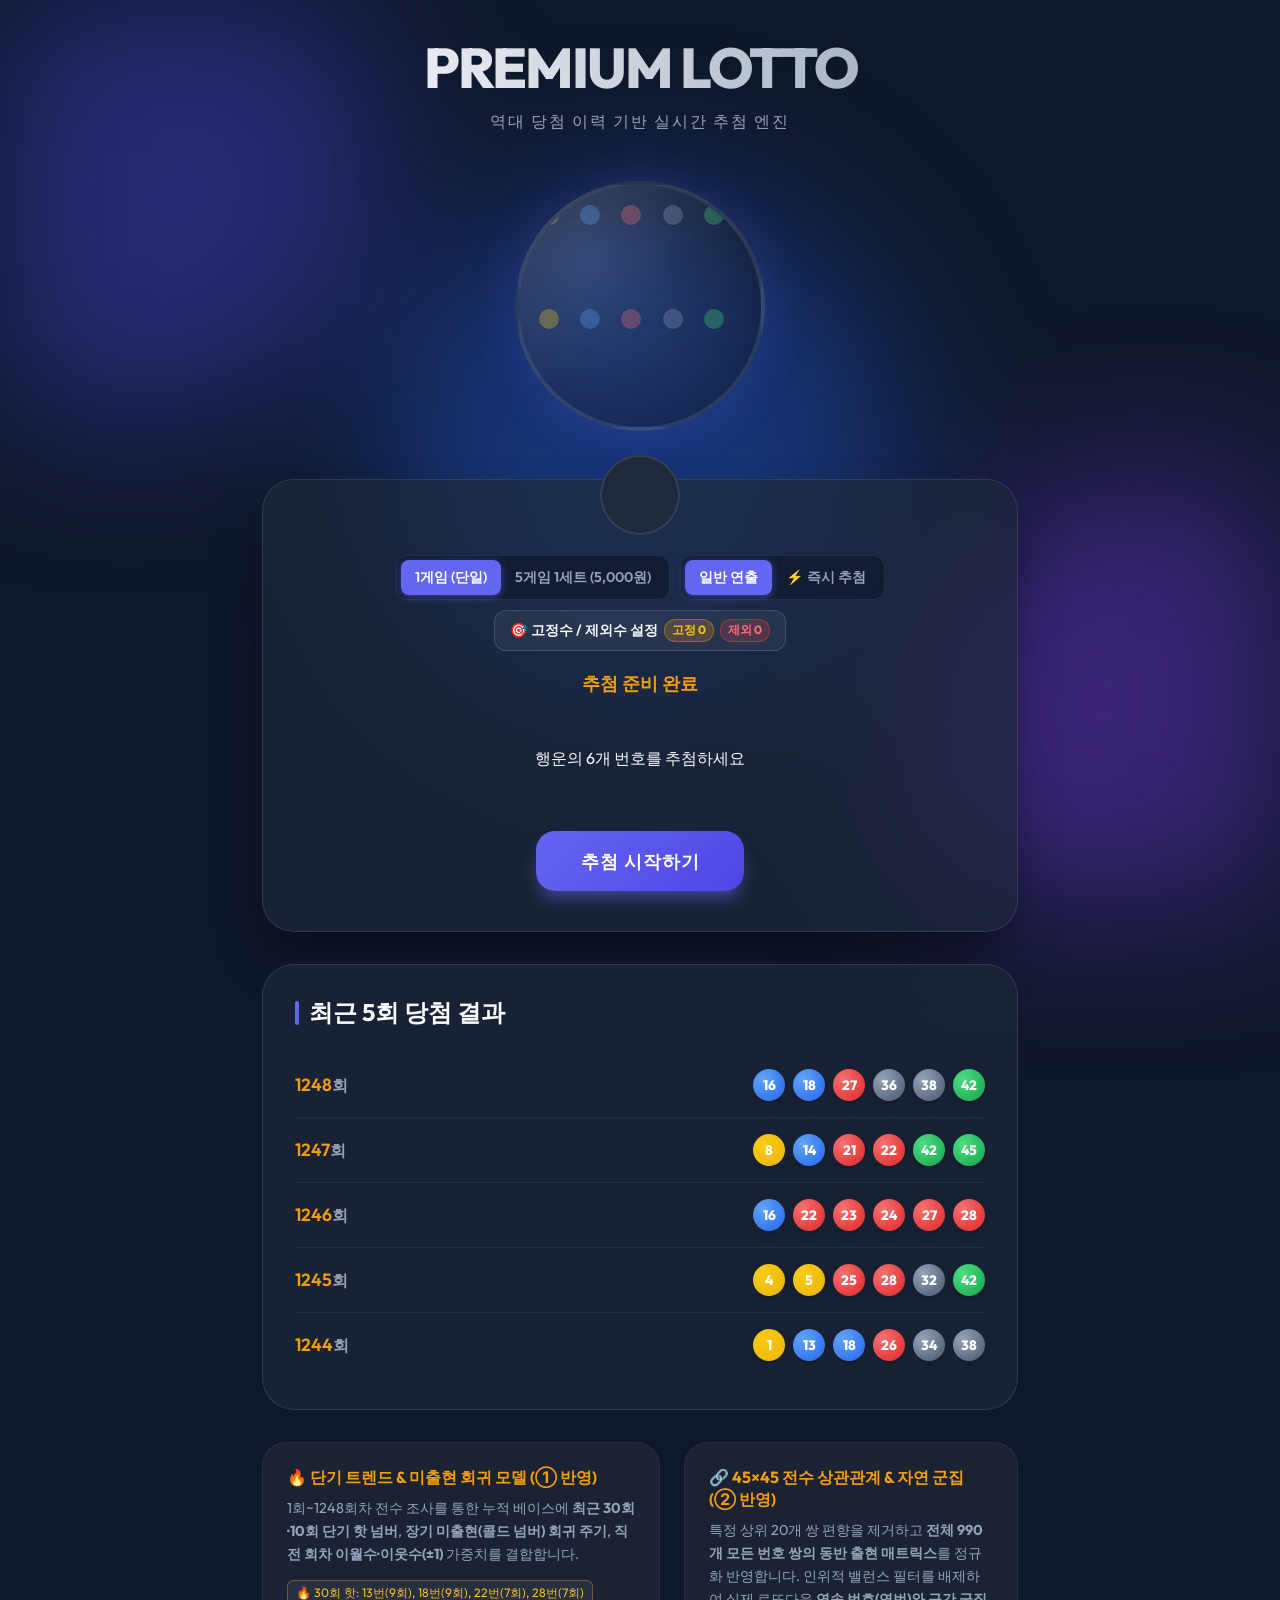
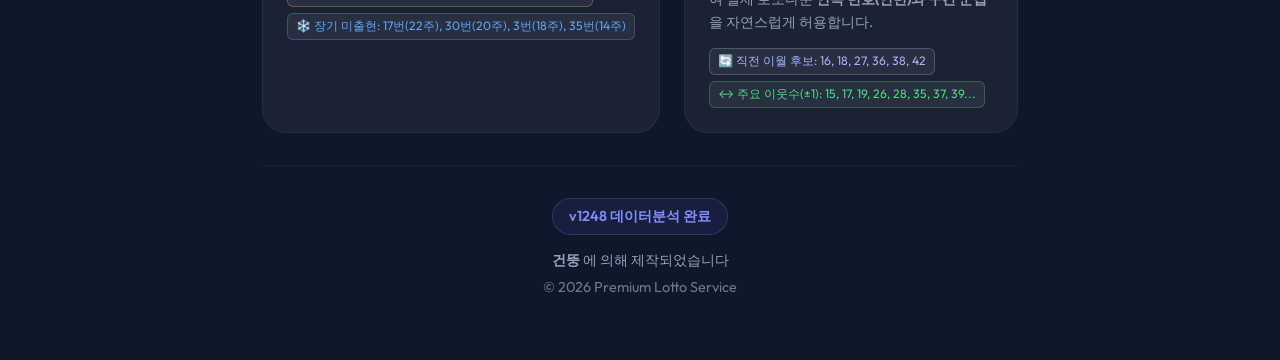
==== commit 8e0104cb: "Automated weekly data update" ====
--- a/index.html
+++ b/index.html
@@ -3,7 +3,7 @@
 <head>
     <meta charset="UTF-8">
     <meta name="viewport" content="width=device-width, initial-scale=1.0">
-    <title>Premium Lotto - Draw Animation (v1247)</title>
+    <title>Premium Lotto - Draw Animation (v1248)</title>
     <link rel="preconnect" href="https://fonts.googleapis.com">
     <link rel="preconnect" href="https://fonts.gstatic.com" crossorigin>
     <link href="https://fonts.googleapis.com/css2?family=Inter:wght@300;400;600;800&family=Outfit:wght@300;400;600;800&display=swap" rel="stylesheet">
@@ -800,7 +800,7 @@
         <section class="analysis-info">
             <div class="info-card">
                 <h3>🔥 단기 트렌드 & 미출현 회귀 모델 (① 반영)</h3>
-                <p>1회~1247회차 전수 조사를 통한 누적 베이스에 <strong>최근 30회·10회 단기 핫 넘버</strong>, <strong>장기 미출현(콜드 넘버) 회귀 주기</strong>, <strong>직전 회차 이월수·이웃수(±1)</strong> 가중치를 결합합니다.</p>
+                <p>1회~1248회차 전수 조사를 통한 누적 베이스에 <strong>최근 30회·10회 단기 핫 넘버</strong>, <strong>장기 미출현(콜드 넘버) 회귀 주기</strong>, <strong>직전 회차 이월수·이웃수(±1)</strong> 가중치를 결합합니다.</p>
                 <div id="trend-insight-badges" style="margin-top: 0.85rem; display: flex; flex-wrap: wrap; gap: 6px;"></div>
             </div>
             <div class="info-card">
@@ -812,7 +812,7 @@
 
         <footer style="margin-top: 2rem; padding: 2rem; border-top: 1px solid rgba(255,255,255,0.05); color: var(--text-dim); font-size: 0.9rem;">
             <div style="background: rgba(99, 102, 241, 0.1); border: 1px solid rgba(99, 102, 241, 0.3); padding: 0.5rem 1rem; border-radius: 2rem; display: inline-block; margin-bottom: 1rem; color: #818cf8; font-weight: 600;">
-                <span id="version-badge">v1247</span> 데이터분석 완료
+                <span id="version-badge">v1248</span> 데이터분석 완료
             </div>
             <p><strong>건뚱</strong> 에 의해 제작되었습니다</p>
             <p style="margin-top: 0.5rem; opacity: 0.7;">© 2026 Premium Lotto Service</p>
@@ -820,18 +820,18 @@
     </main>
 
     <script>
-        // Full History Analysis Data (v1247)
+        // Full History Analysis Data (v1248)
         const FULL_HISTORY_STATS = {
-            frequencies: [0, 171, 157, 172, 164, 154, 166, 171, 159, 137, 163, 168, 180, 184, 173, 170, 171, 171, 180, 171, 172, 168, 148, 150, 169, 154, 166, 182, 159, 156, 158, 171, 147, 175, 187, 163, 165, 174, 174, 168, 174, 151, 160, 167, 166, 176],
-            recent30Freqs: [0, 4, 5, 2, 5, 1, 3, 3, 3, 4, 2, 4, 3, 9, 3, 4, 5, 2, 8, 4, 4, 3, 7, 3, 5, 4, 2, 2, 8, 3, 2, 6, 6, 2, 6, 2, 3, 3, 5, 3, 2, 4, 7, 5, 5, 4],
-            recent10Freqs: [0, 1, 2, 0, 2, 1, 0, 1, 1, 1, 1, 2, 0, 5, 1, 0, 3, 0, 3, 1, 1, 1, 3, 2, 3, 1, 1, 1, 2, 0, 0, 2, 3, 1, 1, 0, 1, 0, 3, 0, 0, 1, 3, 2, 2, 1],
-            missingDraws: [0, 3, 5, 17, 2, 2, 12, 6, 0, 4, 5, 7, 11, 3, 0, 12, 1, 21, 3, 7, 7, 0, 0, 1, 1, 2, 3, 1, 1, 11, 19, 5, 2, 8, 3, 13, 8, 10, 3, 12, 10, 5, 0, 4, 4, 0],
-            coMatrix: [[0,0,0,0,0,0,0,0,0,0,0,0,0,0,0,0,0,0,0,0,0,0,0,0,0,0,0,0,0,0,0,0,0,0,0,0,0,0,0,0,0,0,0,0,0,0],[0,0,24,27,21,18,16,14,21,21,21,18,25,23,17,18,23,22,21,16,22,19,9,20,20,13,22,22,30,22,12,13,14,14,25,23,16,19,19,17,20,21,24,18,15,20],[0,24,0,16,20,15,20,15,22,12,13,22,18,18,15,23,23,22,14,22,21,13,18,11,17,24,16,20,22,16,16,18,16,23,22,11,13,19,14,19,14,15,18,17,18,20],[0,27,16,0,22,12,17,21,20,17,22,21,25,29,21,21,18,18,16,16,29,12,25,19,29,9,14,28,13,14,18,19,23,20,20,18,19,21,20,17,16,17,23,19,18,21],[0,21,20,22,0,19,15,13,19,18,23,19,19,17,18,18,23,22,20,18,26,11,16,19,15,20,25,22,19,18,9,19,21,26,19,14,12,22,16,15,24,19,18,18,12,21],[0,18,15,12,19,0,20,16,13,16,11,26,24,24,24,13,15,18,20,13,26,19,18,14,13,19,21,24,15,17,17,16,17,12,26,15,12,17,12,20,12,14,20,20,17,20],[0,16,20,17,15,20,0,24,12,12,18,25,22,24,22,18,22,25,24,23,16,23,22,10,18,14,16,16,28,10,19,19,20,9,19,17,17,25,31,22,23,18,14,18,15,12],[0,14,15,21,13,16,24,0,15,22,15,20,24,20,12,24,22,18,27,26,24,13,23,18,27,17,21,20,16,23,15,14,10,25,18,18,24,21,25,20,23,18,20,18,18,18],[0,21,22,20,19,13,12,15,0,11,13,14,7,23,18,18,15,24,23,23,14,24,14,15,14,18,8,27,17,20,19,23,16,22,17,18,22,16,20,27,14,15,19,20,20,25],[0,21,12,17,18,16,12,22,11,0,16,15,22,14,13,14,14,17,18,14,10,16,12,14,18,16,15,18,19,16,15,12,11,21,15,18,15,17,19,16,15,15,14,15,14,13],[0,21,13,22,23,11,18,15,13,16,0,17,16,19,22,20,27,13,22,23,20,12,24,16,20,15,11,19,18,19,13,31,18,20,18,22,20,22,23,14,26,18,16,15,22,12],[0,18,22,21,19,26,25,20,14,15,17,0,19,22,21,21,20,26,20,16,16,34,15,13,19,14,24,19,21,17,15,19,20,17,10,19,20,22,17,26,9,18,13,16,27,18],[0,25,18,25,19,24,22,24,7,22,16,19,0,21,20,28,14,15,20,23,22,19,14,17,31,16,25,17,16,24,17,18,21,25,29,15,17,16,21,23,24,22,27,23,17,22],[0,23,18,29,17,24,24,20,23,14,19,22,21,0,21,20,17,18,28,19,24,20,16,15,20,20,21,16,26,23,13,22,24,29,23,16,21,25,25,23,20,18,19,22,18,24],[0,17,15,21,18,24,22,12,18,13,22,21,20,21,0,29,18,16,23,17,18,23,23,19,14,18,24,23,16,14,23,22,20,21,18,20,22,22,21,23,24,14,18,17,19,22],[0,18,23,21,18,13,18,24,18,14,20,21,28,20,29,0,16,18,12,26,19,24,22,23,23,21,19,18,18,15,16,14,12,17,29,17,18,20,13,17,19,18,19,24,18,20],[0,23,23,18,23,15,22,22,15,14,27,20,14,17,18,16,0,18,17,24,20,17,11,24,26,23,18,19,21,20,15,24,13,19,18,16,24,19,21,18,21,25,17,22,21,17],[0,22,22,18,22,18,25,18,24,17,13,26,15,18,16,18,18,0,24,21,22,19,15,17,18,16,19,24,20,18,21,22,17,19,21,21,24,18,16,23,17,13,15,19,21,25],[0,21,14,16,20,20,24,27,23,18,22,20,20,28,23,12,17,24,0,16,21,25,14,24,20,13,24,19,16,19,23,28,25,15,27,18,14,19,27,24,17,12,23,21,20,27],[0,16,22,16,18,13,23,26,23,14,23,16,23,19,17,26,24,21,16,0,18,29,16,20,20,23,19,20,21,10,16,18,18,17,25,17,16,13,16,17,18,20,23,24,18,27],[0,22,21,29,26,26,16,24,14,10,20,16,22,24,18,19,20,22,21,18,0,14,14,21,22,18,20,18,18,15,19,19,17,26,18,26,20,18,15,16,20,20,17,18,26,17],[0,19,13,12,11,19,23,13,24,16,12,34,19,20,23,24,17,19,25,29,14,0,18,12,14,23,23,22,11,17,20,17,20,19,28,22,23,21,17,19,15,18,14,18,23,20],[0,9,18,25,16,18,22,23,14,12,24,15,14,16,23,22,11,15,14,16,14,18,0,13,19,17,16,16,20,12,13,19,17,15,22,15,21,23,21,13,17,12,18,13,17,12],[0,20,11,19,19,14,10,18,15,14,16,13,17,15,19,23,24,17,24,20,21,12,13,0,19,18,15,17,18,18,14,16,11,11,21,21,17,16,18,18,19,9,17,22,21,20],[0,20,17,29,15,13,18,27,14,18,20,19,31,20,14,23,26,18,20,20,22,14,19,19,0,13,13,30,11,17,22,15,19,21,19,21,19,19,19,18,21,16,18,10,26,22],[0,13,24,9,20,19,14,17,18,16,15,14,16,20,18,21,23,16,13,23,18,23,17,18,13,0,15,18,19,21,11,18,15,22,19,17,27,22,18,15,18,12,13,18,17,17],[0,22,16,14,25,21,16,21,8,15,11,24,25,21,24,19,18,19,24,19,20,23,16,15,13,15,0,26,19,19,18,21,8,19,21,20,23,19,21,16,22,17,20,24,18,15],[0,22,20,28,22,24,16,20,27,18,19,19,17,16,23,18,19,24,19,20,18,22,16,17,30,18,26,0,20,23,18,17,13,17,16,27,24,23,26,20,26,16,21,21,19,25],[0,30,22,13,19,15,28,16,17,19,18,21,16,26,16,18,21,20,16,21,18,11,20,18,11,19,19,20,0,13,23,12,13,11,23,11,18,16,17,17,20,16,23,21,14,19],[0,22,16,14,18,17,10,23,20,16,19,17,24,23,14,15,20,18,19,10,15,17,12,18,17,21,19,23,13,0,11,19,13,25,24,17,14,16,23,18,22,11,17,18,24,18],[0,12,16,18,9,17,19,15,19,15,13,15,17,13,23,16,15,21,23,16,19,20,13,14,22,11,18,18,23,11,0,23,14,24,28,22,16,20,23,23,15,23,15,23,17,23],[0,13,18,19,19,16,19,14,23,12,31,19,18,22,22,14,24,22,28,18,19,17,19,16,15,18,21,17,12,19,23,0,24,19,27,17,17,21,25,15,25,18,14,23,26,17],[0,14,16,23,21,17,20,10,16,11,18,20,21,24,20,12,13,17,25,18,17,20,17,11,19,15,8,13,13,13,14,24,0,23,18,12,18,16,15,14,19,14,20,12,13,21],[0,14,23,20,26,12,9,25,22,21,20,17,25,29,21,17,19,19,15,17,26,19,15,11,21,22,19,17,11,25,24,19,23,0,18,22,23,24,21,16,33,19,19,14,22,21],[0,25,22,20,19,26,19,18,17,15,18,10,29,23,18,29,18,21,27,25,18,28,22,21,19,19,21,16,23,24,28,27,18,18,0,20,18,16,20,20,20,21,30,19,27,23],[0,23,11,18,14,15,17,18,18,18,22,19,15,16,20,17,16,21,18,17,26,22,15,21,21,17,20,27,11,17,22,17,12,22,20,0,19,24,18,20,23,11,14,25,19,19],[0,16,13,19,12,12,17,24,22,15,20,20,17,21,22,18,24,24,14,16,20,23,21,17,19,27,23,24,18,14,16,17,18,23,18,19,0,20,17,25,15,17,16,13,18,21],[0,19,19,21,22,17,25,21,16,17,22,22,16,25,22,20,19,18,19,13,18,21,23,16,19,22,19,23,16,16,20,21,16,24,16,24,20,0,24,20,31,19,15,21,10,23],[0,19,14,20,16,12,31,25,20,19,23,17,21,25,21,13,21,16,27,16,15,17,21,18,19,18,21,26,17,23,23,25,15,21,20,18,17,24,0,21,23,15,16,19,19,23],[0,17,19,17,15,20,22,20,27,16,14,26,23,23,23,17,18,23,24,17,16,19,13,18,18,15,16,20,17,18,23,15,14,16,20,20,25,20,21,0,16,22,12,22,20,23],[0,20,14,16,24,12,23,23,14,15,26,9,24,20,24,19,21,17,17,18,20,15,17,19,21,18,22,26,20,22,15,25,19,33,20,23,15,31,23,16,0,22,15,21,19,17],[0,21,15,17,19,14,18,18,15,15,18,18,22,18,14,18,25,13,12,20,20,18,12,9,16,12,17,16,16,11,23,18,14,19,21,11,17,19,15,22,22,0,17,18,20,22],[0,24,18,23,18,20,14,20,19,14,16,13,27,19,18,19,17,15,23,23,17,14,18,17,18,13,20,21,23,17,15,14,20,19,30,14,16,15,16,12,15,17,0,19,15,25],[0,18,17,19,18,20,18,18,20,15,15,16,23,22,17,24,22,19,21,24,18,18,13,22,10,18,24,21,21,18,23,23,12,14,19,25,13,21,19,22,21,18,19,0,18,19],[0,15,18,18,12,17,15,18,20,14,22,27,17,18,19,18,21,21,20,18,26,23,17,21,26,17,18,19,14,24,17,26,13,22,27,19,18,10,19,20,19,20,15,18,0,14],[0,20,20,21,21,20,12,18,25,13,12,18,22,24,22,20,17,25,27,27,17,20,12,20,22,17,15,25,19,18,23,17,21,21,23,19,21,23,23,23,17,22,25,19,14,0]],
-            coWeights: [{"a": 11, "b": 21, "w": 34}, {"a": 33, "b": 40, "w": 33}, {"a": 37, "b": 40, "w": 31}, {"a": 6, "b": 38, "w": 31}, {"a": 10, "b": 31, "w": 31}, {"a": 12, "b": 24, "w": 31}, {"a": 1, "b": 28, "w": 30}, {"a": 24, "b": 27, "w": 30}, {"a": 34, "b": 42, "w": 30}, {"a": 19, "b": 21, "w": 29}, {"a": 14, "b": 15, "w": 29}, {"a": 3, "b": 13, "w": 29}, {"a": 13, "b": 33, "w": 29}, {"a": 3, "b": 20, "w": 29}, {"a": 3, "b": 24, "w": 29}, {"a": 15, "b": 34, "w": 29}, {"a": 12, "b": 34, "w": 29}, {"a": 18, "b": 31, "w": 28}, {"a": 13, "b": 18, "w": 28}, {"a": 12, "b": 15, "w": 28}]
+            frequencies: [0, 171, 157, 172, 164, 154, 166, 171, 159, 137, 163, 168, 180, 184, 173, 170, 172, 171, 181, 171, 172, 168, 148, 150, 169, 154, 166, 183, 159, 156, 158, 171, 147, 175, 187, 163, 166, 174, 175, 168, 174, 151, 161, 167, 166, 176],
+            recent30Freqs: [0, 4, 5, 1, 5, 1, 3, 3, 3, 4, 2, 4, 3, 9, 3, 4, 6, 2, 9, 4, 4, 3, 7, 3, 5, 4, 2, 3, 7, 3, 2, 5, 5, 2, 6, 2, 4, 3, 6, 3, 2, 4, 7, 5, 5, 3],
+            recent10Freqs: [0, 1, 1, 0, 2, 1, 0, 1, 1, 1, 1, 2, 0, 4, 1, 0, 4, 0, 3, 1, 1, 1, 3, 2, 3, 1, 1, 2, 2, 0, 0, 2, 2, 1, 1, 0, 2, 0, 3, 0, 0, 1, 3, 2, 2, 1],
+            missingDraws: [0, 4, 6, 18, 3, 3, 13, 7, 1, 5, 6, 8, 12, 4, 1, 13, 0, 22, 0, 8, 8, 1, 1, 2, 2, 3, 4, 0, 2, 12, 20, 6, 3, 9, 4, 14, 0, 11, 0, 13, 11, 6, 0, 5, 5, 1],
+            coMatrix: [[0,0,0,0,0,0,0,0,0,0,0,0,0,0,0,0,0,0,0,0,0,0,0,0,0,0,0,0,0,0,0,0,0,0,0,0,0,0,0,0,0,0,0,0,0,0],[0,0,24,27,21,18,16,14,21,21,21,18,25,23,17,18,23,22,21,16,22,19,9,20,20,13,22,22,30,22,12,13,14,14,25,23,16,19,19,17,20,21,24,18,15,20],[0,24,0,16,20,15,20,15,22,12,13,22,18,18,15,23,23,22,14,22,21,13,18,11,17,24,16,20,22,16,16,18,16,23,22,11,13,19,14,19,14,15,18,17,18,20],[0,27,16,0,22,12,17,21,20,17,22,21,25,29,21,21,18,18,16,16,29,12,25,19,29,9,14,28,13,14,18,19,23,20,20,18,19,21,20,17,16,17,23,19,18,21],[0,21,20,22,0,19,15,13,19,18,23,19,19,17,18,18,23,22,20,18,26,11,16,19,15,20,25,22,19,18,9,19,21,26,19,14,12,22,16,15,24,19,18,18,12,21],[0,18,15,12,19,0,20,16,13,16,11,26,24,24,24,13,15,18,20,13,26,19,18,14,13,19,21,24,15,17,17,16,17,12,26,15,12,17,12,20,12,14,20,20,17,20],[0,16,20,17,15,20,0,24,12,12,18,25,22,24,22,18,22,25,24,23,16,23,22,10,18,14,16,16,28,10,19,19,20,9,19,17,17,25,31,22,23,18,14,18,15,12],[0,14,15,21,13,16,24,0,15,22,15,20,24,20,12,24,22,18,27,26,24,13,23,18,27,17,21,20,16,23,15,14,10,25,18,18,24,21,25,20,23,18,20,18,18,18],[0,21,22,20,19,13,12,15,0,11,13,14,7,23,18,18,15,24,23,23,14,24,14,15,14,18,8,27,17,20,19,23,16,22,17,18,22,16,20,27,14,15,19,20,20,25],[0,21,12,17,18,16,12,22,11,0,16,15,22,14,13,14,14,17,18,14,10,16,12,14,18,16,15,18,19,16,15,12,11,21,15,18,15,17,19,16,15,15,14,15,14,13],[0,21,13,22,23,11,18,15,13,16,0,17,16,19,22,20,27,13,22,23,20,12,24,16,20,15,11,19,18,19,13,31,18,20,18,22,20,22,23,14,26,18,16,15,22,12],[0,18,22,21,19,26,25,20,14,15,17,0,19,22,21,21,20,26,20,16,16,34,15,13,19,14,24,19,21,17,15,19,20,17,10,19,20,22,17,26,9,18,13,16,27,18],[0,25,18,25,19,24,22,24,7,22,16,19,0,21,20,28,14,15,20,23,22,19,14,17,31,16,25,17,16,24,17,18,21,25,29,15,17,16,21,23,24,22,27,23,17,22],[0,23,18,29,17,24,24,20,23,14,19,22,21,0,21,20,17,18,28,19,24,20,16,15,20,20,21,16,26,23,13,22,24,29,23,16,21,25,25,23,20,18,19,22,18,24],[0,17,15,21,18,24,22,12,18,13,22,21,20,21,0,29,18,16,23,17,18,23,23,19,14,18,24,23,16,14,23,22,20,21,18,20,22,22,21,23,24,14,18,17,19,22],[0,18,23,21,18,13,18,24,18,14,20,21,28,20,29,0,16,18,12,26,19,24,22,23,23,21,19,18,18,15,16,14,12,17,29,17,18,20,13,17,19,18,19,24,18,20],[0,23,23,18,23,15,22,22,15,14,27,20,14,17,18,16,0,18,18,24,20,17,11,24,26,23,18,20,21,20,15,24,13,19,18,16,25,19,22,18,21,25,18,22,21,17],[0,22,22,18,22,18,25,18,24,17,13,26,15,18,16,18,18,0,24,21,22,19,15,17,18,16,19,24,20,18,21,22,17,19,21,21,24,18,16,23,17,13,15,19,21,25],[0,21,14,16,20,20,24,27,23,18,22,20,20,28,23,12,18,24,0,16,21,25,14,24,20,13,24,20,16,19,23,28,25,15,27,18,15,19,28,24,17,12,24,21,20,27],[0,16,22,16,18,13,23,26,23,14,23,16,23,19,17,26,24,21,16,0,18,29,16,20,20,23,19,20,21,10,16,18,18,17,25,17,16,13,16,17,18,20,23,24,18,27],[0,22,21,29,26,26,16,24,14,10,20,16,22,24,18,19,20,22,21,18,0,14,14,21,22,18,20,18,18,15,19,19,17,26,18,26,20,18,15,16,20,20,17,18,26,17],[0,19,13,12,11,19,23,13,24,16,12,34,19,20,23,24,17,19,25,29,14,0,18,12,14,23,23,22,11,17,20,17,20,19,28,22,23,21,17,19,15,18,14,18,23,20],[0,9,18,25,16,18,22,23,14,12,24,15,14,16,23,22,11,15,14,16,14,18,0,13,19,17,16,16,20,12,13,19,17,15,22,15,21,23,21,13,17,12,18,13,17,12],[0,20,11,19,19,14,10,18,15,14,16,13,17,15,19,23,24,17,24,20,21,12,13,0,19,18,15,17,18,18,14,16,11,11,21,21,17,16,18,18,19,9,17,22,21,20],[0,20,17,29,15,13,18,27,14,18,20,19,31,20,14,23,26,18,20,20,22,14,19,19,0,13,13,30,11,17,22,15,19,21,19,21,19,19,19,18,21,16,18,10,26,22],[0,13,24,9,20,19,14,17,18,16,15,14,16,20,18,21,23,16,13,23,18,23,17,18,13,0,15,18,19,21,11,18,15,22,19,17,27,22,18,15,18,12,13,18,17,17],[0,22,16,14,25,21,16,21,8,15,11,24,25,21,24,19,18,19,24,19,20,23,16,15,13,15,0,26,19,19,18,21,8,19,21,20,23,19,21,16,22,17,20,24,18,15],[0,22,20,28,22,24,16,20,27,18,19,19,17,16,23,18,20,24,20,20,18,22,16,17,30,18,26,0,20,23,18,17,13,17,16,27,25,23,27,20,26,16,22,21,19,25],[0,30,22,13,19,15,28,16,17,19,18,21,16,26,16,18,21,20,16,21,18,11,20,18,11,19,19,20,0,13,23,12,13,11,23,11,18,16,17,17,20,16,23,21,14,19],[0,22,16,14,18,17,10,23,20,16,19,17,24,23,14,15,20,18,19,10,15,17,12,18,17,21,19,23,13,0,11,19,13,25,24,17,14,16,23,18,22,11,17,18,24,18],[0,12,16,18,9,17,19,15,19,15,13,15,17,13,23,16,15,21,23,16,19,20,13,14,22,11,18,18,23,11,0,23,14,24,28,22,16,20,23,23,15,23,15,23,17,23],[0,13,18,19,19,16,19,14,23,12,31,19,18,22,22,14,24,22,28,18,19,17,19,16,15,18,21,17,12,19,23,0,24,19,27,17,17,21,25,15,25,18,14,23,26,17],[0,14,16,23,21,17,20,10,16,11,18,20,21,24,20,12,13,17,25,18,17,20,17,11,19,15,8,13,13,13,14,24,0,23,18,12,18,16,15,14,19,14,20,12,13,21],[0,14,23,20,26,12,9,25,22,21,20,17,25,29,21,17,19,19,15,17,26,19,15,11,21,22,19,17,11,25,24,19,23,0,18,22,23,24,21,16,33,19,19,14,22,21],[0,25,22,20,19,26,19,18,17,15,18,10,29,23,18,29,18,21,27,25,18,28,22,21,19,19,21,16,23,24,28,27,18,18,0,20,18,16,20,20,20,21,30,19,27,23],[0,23,11,18,14,15,17,18,18,18,22,19,15,16,20,17,16,21,18,17,26,22,15,21,21,17,20,27,11,17,22,17,12,22,20,0,19,24,18,20,23,11,14,25,19,19],[0,16,13,19,12,12,17,24,22,15,20,20,17,21,22,18,25,24,15,16,20,23,21,17,19,27,23,25,18,14,16,17,18,23,18,19,0,20,18,25,15,17,17,13,18,21],[0,19,19,21,22,17,25,21,16,17,22,22,16,25,22,20,19,18,19,13,18,21,23,16,19,22,19,23,16,16,20,21,16,24,16,24,20,0,24,20,31,19,15,21,10,23],[0,19,14,20,16,12,31,25,20,19,23,17,21,25,21,13,22,16,28,16,15,17,21,18,19,18,21,27,17,23,23,25,15,21,20,18,18,24,0,21,23,15,17,19,19,23],[0,17,19,17,15,20,22,20,27,16,14,26,23,23,23,17,18,23,24,17,16,19,13,18,18,15,16,20,17,18,23,15,14,16,20,20,25,20,21,0,16,22,12,22,20,23],[0,20,14,16,24,12,23,23,14,15,26,9,24,20,24,19,21,17,17,18,20,15,17,19,21,18,22,26,20,22,15,25,19,33,20,23,15,31,23,16,0,22,15,21,19,17],[0,21,15,17,19,14,18,18,15,15,18,18,22,18,14,18,25,13,12,20,20,18,12,9,16,12,17,16,16,11,23,18,14,19,21,11,17,19,15,22,22,0,17,18,20,22],[0,24,18,23,18,20,14,20,19,14,16,13,27,19,18,19,18,15,24,23,17,14,18,17,18,13,20,22,23,17,15,14,20,19,30,14,17,15,17,12,15,17,0,19,15,25],[0,18,17,19,18,20,18,18,20,15,15,16,23,22,17,24,22,19,21,24,18,18,13,22,10,18,24,21,21,18,23,23,12,14,19,25,13,21,19,22,21,18,19,0,18,19],[0,15,18,18,12,17,15,18,20,14,22,27,17,18,19,18,21,21,20,18,26,23,17,21,26,17,18,19,14,24,17,26,13,22,27,19,18,10,19,20,19,20,15,18,0,14],[0,20,20,21,21,20,12,18,25,13,12,18,22,24,22,20,17,25,27,27,17,20,12,20,22,17,15,25,19,18,23,17,21,21,23,19,21,23,23,23,17,22,25,19,14,0]],
+            coWeights: [{"a": 11, "b": 21, "w": 34}, {"a": 33, "b": 40, "w": 33}, {"a": 37, "b": 40, "w": 31}, {"a": 6, "b": 38, "w": 31}, {"a": 10, "b": 31, "w": 31}, {"a": 12, "b": 24, "w": 31}, {"a": 1, "b": 28, "w": 30}, {"a": 24, "b": 27, "w": 30}, {"a": 34, "b": 42, "w": 30}, {"a": 19, "b": 21, "w": 29}, {"a": 14, "b": 15, "w": 29}, {"a": 3, "b": 13, "w": 29}, {"a": 13, "b": 33, "w": 29}, {"a": 3, "b": 20, "w": 29}, {"a": 3, "b": 24, "w": 29}, {"a": 15, "b": 34, "w": 29}, {"a": 12, "b": 34, "w": 29}, {"a": 18, "b": 31, "w": 28}, {"a": 13, "b": 18, "w": 28}, {"a": 18, "b": 38, "w": 28}]
         };
 
         // Recent History Data (Automatically updated by update_service.py)
-        const RECENT_HISTORY_DATA = [{"draw_no": 1247, "numbers": [8, 14, 21, 22, 42, 45]}, {"draw_no": 1246, "numbers": [16, 22, 23, 24, 27, 28]}, {"draw_no": 1245, "numbers": [4, 5, 25, 28, 32, 42]}, {"draw_no": 1244, "numbers": [1, 13, 18, 26, 34, 38]}, {"draw_no": 1243, "numbers": [9, 18, 24, 38, 43, 44]}];
+        const RECENT_HISTORY_DATA = [{"draw_no": 1248, "numbers": [16, 18, 27, 36, 38, 42]}, {"draw_no": 1247, "numbers": [8, 14, 21, 22, 42, 45]}, {"draw_no": 1246, "numbers": [16, 22, 23, 24, 27, 28]}, {"draw_no": 1245, "numbers": [4, 5, 25, 28, 32, 42]}, {"draw_no": 1244, "numbers": [1, 13, 18, 26, 34, 38]}];
 
         class LottoEngine {
             constructor() {
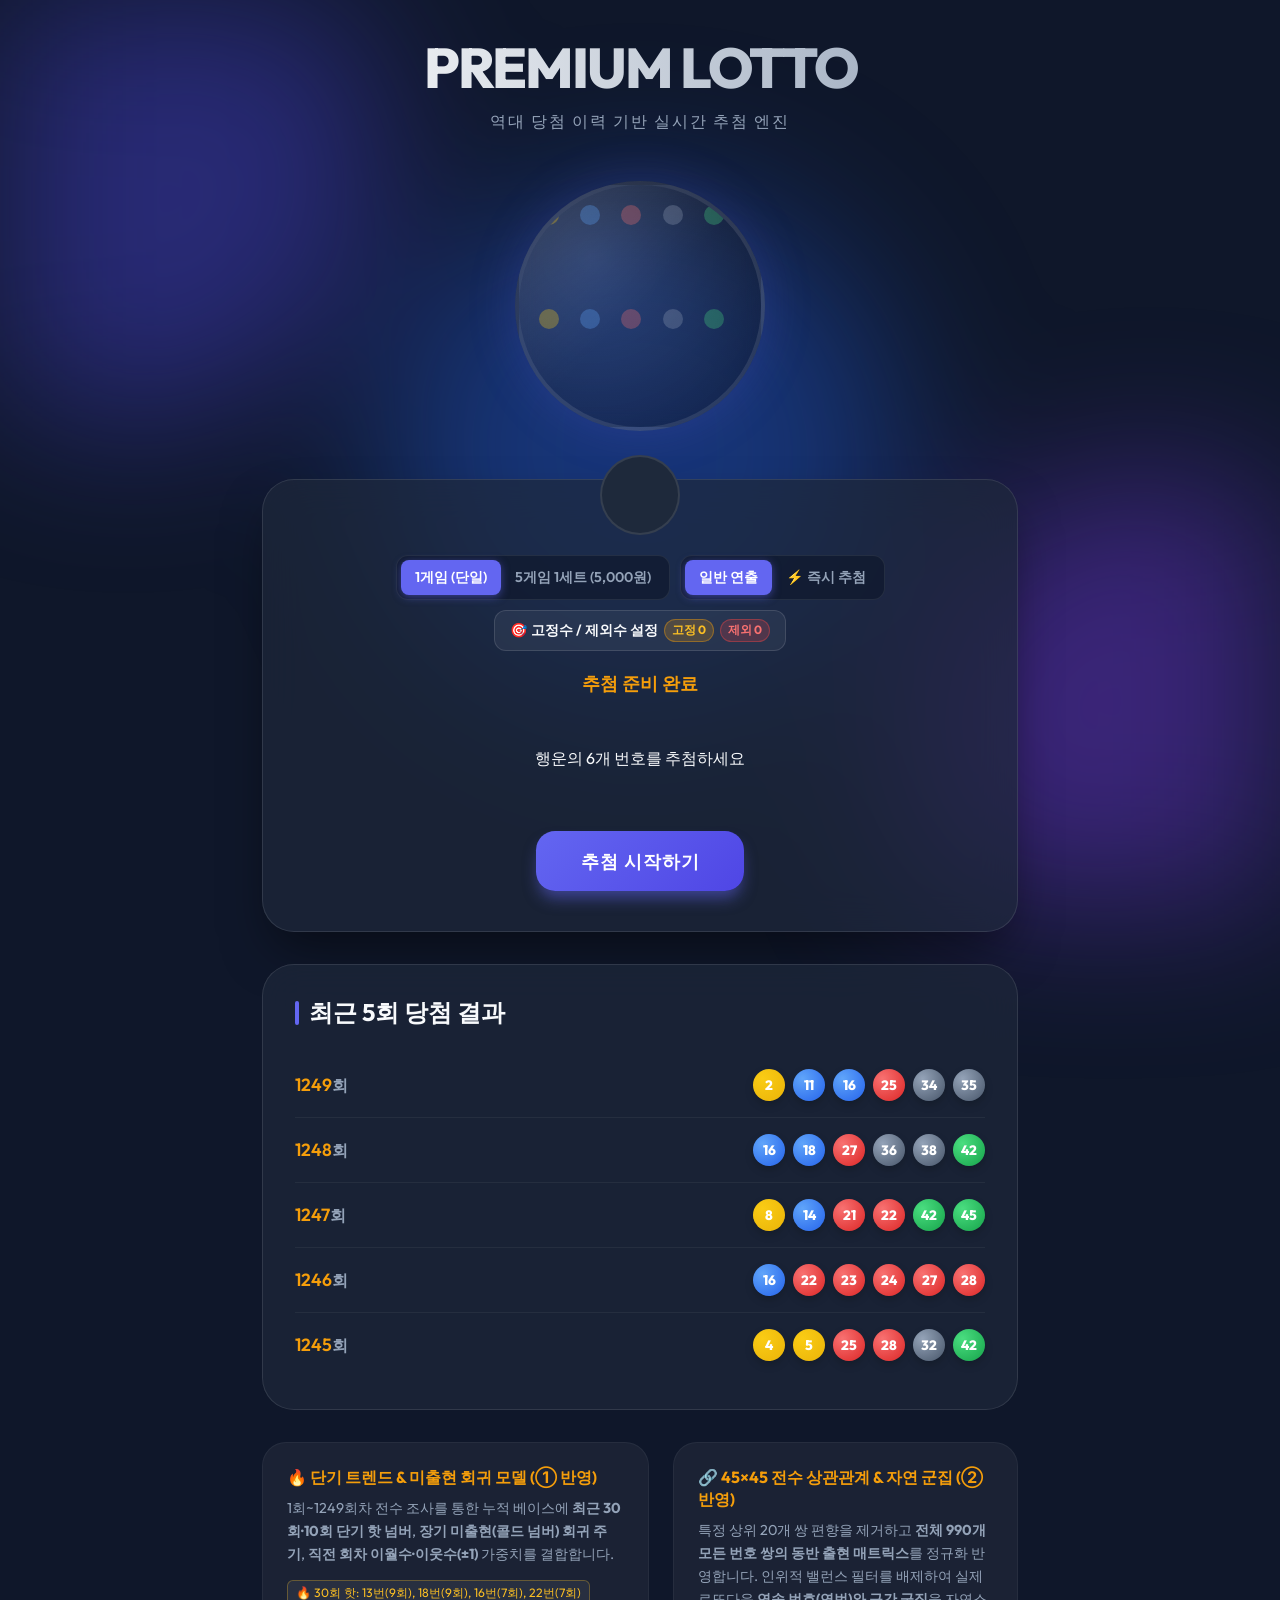
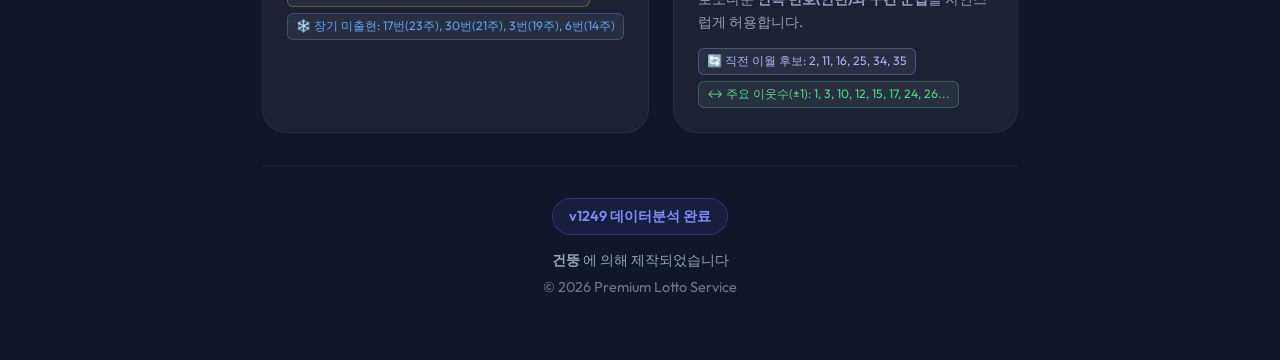
==== commit 80c09322: "Automated weekly data update" ====
--- a/index.html
+++ b/index.html
@@ -3,7 +3,7 @@
 <head>
     <meta charset="UTF-8">
     <meta name="viewport" content="width=device-width, initial-scale=1.0">
-    <title>Premium Lotto - Draw Animation (v1248)</title>
+    <title>Premium Lotto - Draw Animation (v1249)</title>
     <link rel="preconnect" href="https://fonts.googleapis.com">
     <link rel="preconnect" href="https://fonts.gstatic.com" crossorigin>
     <link href="https://fonts.googleapis.com/css2?family=Inter:wght@300;400;600;800&family=Outfit:wght@300;400;600;800&display=swap" rel="stylesheet">
@@ -800,7 +800,7 @@
         <section class="analysis-info">
             <div class="info-card">
                 <h3>🔥 단기 트렌드 & 미출현 회귀 모델 (① 반영)</h3>
-                <p>1회~1248회차 전수 조사를 통한 누적 베이스에 <strong>최근 30회·10회 단기 핫 넘버</strong>, <strong>장기 미출현(콜드 넘버) 회귀 주기</strong>, <strong>직전 회차 이월수·이웃수(±1)</strong> 가중치를 결합합니다.</p>
+                <p>1회~1249회차 전수 조사를 통한 누적 베이스에 <strong>최근 30회·10회 단기 핫 넘버</strong>, <strong>장기 미출현(콜드 넘버) 회귀 주기</strong>, <strong>직전 회차 이월수·이웃수(±1)</strong> 가중치를 결합합니다.</p>
                 <div id="trend-insight-badges" style="margin-top: 0.85rem; display: flex; flex-wrap: wrap; gap: 6px;"></div>
             </div>
             <div class="info-card">
@@ -812,7 +812,7 @@
 
         <footer style="margin-top: 2rem; padding: 2rem; border-top: 1px solid rgba(255,255,255,0.05); color: var(--text-dim); font-size: 0.9rem;">
             <div style="background: rgba(99, 102, 241, 0.1); border: 1px solid rgba(99, 102, 241, 0.3); padding: 0.5rem 1rem; border-radius: 2rem; display: inline-block; margin-bottom: 1rem; color: #818cf8; font-weight: 600;">
-                <span id="version-badge">v1248</span> 데이터분석 완료
+                <span id="version-badge">v1249</span> 데이터분석 완료
             </div>
             <p><strong>건뚱</strong> 에 의해 제작되었습니다</p>
             <p style="margin-top: 0.5rem; opacity: 0.7;">© 2026 Premium Lotto Service</p>
@@ -820,18 +820,18 @@
     </main>
 
     <script>
-        // Full History Analysis Data (v1248)
+        // Full History Analysis Data (v1249)
         const FULL_HISTORY_STATS = {
-            frequencies: [0, 171, 157, 172, 164, 154, 166, 171, 159, 137, 163, 168, 180, 184, 173, 170, 172, 171, 181, 171, 172, 168, 148, 150, 169, 154, 166, 183, 159, 156, 158, 171, 147, 175, 187, 163, 166, 174, 175, 168, 174, 151, 161, 167, 166, 176],
-            recent30Freqs: [0, 4, 5, 1, 5, 1, 3, 3, 3, 4, 2, 4, 3, 9, 3, 4, 6, 2, 9, 4, 4, 3, 7, 3, 5, 4, 2, 3, 7, 3, 2, 5, 5, 2, 6, 2, 4, 3, 6, 3, 2, 4, 7, 5, 5, 3],
-            recent10Freqs: [0, 1, 1, 0, 2, 1, 0, 1, 1, 1, 1, 2, 0, 4, 1, 0, 4, 0, 3, 1, 1, 1, 3, 2, 3, 1, 1, 2, 2, 0, 0, 2, 2, 1, 1, 0, 2, 0, 3, 0, 0, 1, 3, 2, 2, 1],
-            missingDraws: [0, 4, 6, 18, 3, 3, 13, 7, 1, 5, 6, 8, 12, 4, 1, 13, 0, 22, 0, 8, 8, 1, 1, 2, 2, 3, 4, 0, 2, 12, 20, 6, 3, 9, 4, 14, 0, 11, 0, 13, 11, 6, 0, 5, 5, 1],
-            coMatrix: [[0,0,0,0,0,0,0,0,0,0,0,0,0,0,0,0,0,0,0,0,0,0,0,0,0,0,0,0,0,0,0,0,0,0,0,0,0,0,0,0,0,0,0,0,0,0],[0,0,24,27,21,18,16,14,21,21,21,18,25,23,17,18,23,22,21,16,22,19,9,20,20,13,22,22,30,22,12,13,14,14,25,23,16,19,19,17,20,21,24,18,15,20],[0,24,0,16,20,15,20,15,22,12,13,22,18,18,15,23,23,22,14,22,21,13,18,11,17,24,16,20,22,16,16,18,16,23,22,11,13,19,14,19,14,15,18,17,18,20],[0,27,16,0,22,12,17,21,20,17,22,21,25,29,21,21,18,18,16,16,29,12,25,19,29,9,14,28,13,14,18,19,23,20,20,18,19,21,20,17,16,17,23,19,18,21],[0,21,20,22,0,19,15,13,19,18,23,19,19,17,18,18,23,22,20,18,26,11,16,19,15,20,25,22,19,18,9,19,21,26,19,14,12,22,16,15,24,19,18,18,12,21],[0,18,15,12,19,0,20,16,13,16,11,26,24,24,24,13,15,18,20,13,26,19,18,14,13,19,21,24,15,17,17,16,17,12,26,15,12,17,12,20,12,14,20,20,17,20],[0,16,20,17,15,20,0,24,12,12,18,25,22,24,22,18,22,25,24,23,16,23,22,10,18,14,16,16,28,10,19,19,20,9,19,17,17,25,31,22,23,18,14,18,15,12],[0,14,15,21,13,16,24,0,15,22,15,20,24,20,12,24,22,18,27,26,24,13,23,18,27,17,21,20,16,23,15,14,10,25,18,18,24,21,25,20,23,18,20,18,18,18],[0,21,22,20,19,13,12,15,0,11,13,14,7,23,18,18,15,24,23,23,14,24,14,15,14,18,8,27,17,20,19,23,16,22,17,18,22,16,20,27,14,15,19,20,20,25],[0,21,12,17,18,16,12,22,11,0,16,15,22,14,13,14,14,17,18,14,10,16,12,14,18,16,15,18,19,16,15,12,11,21,15,18,15,17,19,16,15,15,14,15,14,13],[0,21,13,22,23,11,18,15,13,16,0,17,16,19,22,20,27,13,22,23,20,12,24,16,20,15,11,19,18,19,13,31,18,20,18,22,20,22,23,14,26,18,16,15,22,12],[0,18,22,21,19,26,25,20,14,15,17,0,19,22,21,21,20,26,20,16,16,34,15,13,19,14,24,19,21,17,15,19,20,17,10,19,20,22,17,26,9,18,13,16,27,18],[0,25,18,25,19,24,22,24,7,22,16,19,0,21,20,28,14,15,20,23,22,19,14,17,31,16,25,17,16,24,17,18,21,25,29,15,17,16,21,23,24,22,27,23,17,22],[0,23,18,29,17,24,24,20,23,14,19,22,21,0,21,20,17,18,28,19,24,20,16,15,20,20,21,16,26,23,13,22,24,29,23,16,21,25,25,23,20,18,19,22,18,24],[0,17,15,21,18,24,22,12,18,13,22,21,20,21,0,29,18,16,23,17,18,23,23,19,14,18,24,23,16,14,23,22,20,21,18,20,22,22,21,23,24,14,18,17,19,22],[0,18,23,21,18,13,18,24,18,14,20,21,28,20,29,0,16,18,12,26,19,24,22,23,23,21,19,18,18,15,16,14,12,17,29,17,18,20,13,17,19,18,19,24,18,20],[0,23,23,18,23,15,22,22,15,14,27,20,14,17,18,16,0,18,18,24,20,17,11,24,26,23,18,20,21,20,15,24,13,19,18,16,25,19,22,18,21,25,18,22,21,17],[0,22,22,18,22,18,25,18,24,17,13,26,15,18,16,18,18,0,24,21,22,19,15,17,18,16,19,24,20,18,21,22,17,19,21,21,24,18,16,23,17,13,15,19,21,25],[0,21,14,16,20,20,24,27,23,18,22,20,20,28,23,12,18,24,0,16,21,25,14,24,20,13,24,20,16,19,23,28,25,15,27,18,15,19,28,24,17,12,24,21,20,27],[0,16,22,16,18,13,23,26,23,14,23,16,23,19,17,26,24,21,16,0,18,29,16,20,20,23,19,20,21,10,16,18,18,17,25,17,16,13,16,17,18,20,23,24,18,27],[0,22,21,29,26,26,16,24,14,10,20,16,22,24,18,19,20,22,21,18,0,14,14,21,22,18,20,18,18,15,19,19,17,26,18,26,20,18,15,16,20,20,17,18,26,17],[0,19,13,12,11,19,23,13,24,16,12,34,19,20,23,24,17,19,25,29,14,0,18,12,14,23,23,22,11,17,20,17,20,19,28,22,23,21,17,19,15,18,14,18,23,20],[0,9,18,25,16,18,22,23,14,12,24,15,14,16,23,22,11,15,14,16,14,18,0,13,19,17,16,16,20,12,13,19,17,15,22,15,21,23,21,13,17,12,18,13,17,12],[0,20,11,19,19,14,10,18,15,14,16,13,17,15,19,23,24,17,24,20,21,12,13,0,19,18,15,17,18,18,14,16,11,11,21,21,17,16,18,18,19,9,17,22,21,20],[0,20,17,29,15,13,18,27,14,18,20,19,31,20,14,23,26,18,20,20,22,14,19,19,0,13,13,30,11,17,22,15,19,21,19,21,19,19,19,18,21,16,18,10,26,22],[0,13,24,9,20,19,14,17,18,16,15,14,16,20,18,21,23,16,13,23,18,23,17,18,13,0,15,18,19,21,11,18,15,22,19,17,27,22,18,15,18,12,13,18,17,17],[0,22,16,14,25,21,16,21,8,15,11,24,25,21,24,19,18,19,24,19,20,23,16,15,13,15,0,26,19,19,18,21,8,19,21,20,23,19,21,16,22,17,20,24,18,15],[0,22,20,28,22,24,16,20,27,18,19,19,17,16,23,18,20,24,20,20,18,22,16,17,30,18,26,0,20,23,18,17,13,17,16,27,25,23,27,20,26,16,22,21,19,25],[0,30,22,13,19,15,28,16,17,19,18,21,16,26,16,18,21,20,16,21,18,11,20,18,11,19,19,20,0,13,23,12,13,11,23,11,18,16,17,17,20,16,23,21,14,19],[0,22,16,14,18,17,10,23,20,16,19,17,24,23,14,15,20,18,19,10,15,17,12,18,17,21,19,23,13,0,11,19,13,25,24,17,14,16,23,18,22,11,17,18,24,18],[0,12,16,18,9,17,19,15,19,15,13,15,17,13,23,16,15,21,23,16,19,20,13,14,22,11,18,18,23,11,0,23,14,24,28,22,16,20,23,23,15,23,15,23,17,23],[0,13,18,19,19,16,19,14,23,12,31,19,18,22,22,14,24,22,28,18,19,17,19,16,15,18,21,17,12,19,23,0,24,19,27,17,17,21,25,15,25,18,14,23,26,17],[0,14,16,23,21,17,20,10,16,11,18,20,21,24,20,12,13,17,25,18,17,20,17,11,19,15,8,13,13,13,14,24,0,23,18,12,18,16,15,14,19,14,20,12,13,21],[0,14,23,20,26,12,9,25,22,21,20,17,25,29,21,17,19,19,15,17,26,19,15,11,21,22,19,17,11,25,24,19,23,0,18,22,23,24,21,16,33,19,19,14,22,21],[0,25,22,20,19,26,19,18,17,15,18,10,29,23,18,29,18,21,27,25,18,28,22,21,19,19,21,16,23,24,28,27,18,18,0,20,18,16,20,20,20,21,30,19,27,23],[0,23,11,18,14,15,17,18,18,18,22,19,15,16,20,17,16,21,18,17,26,22,15,21,21,17,20,27,11,17,22,17,12,22,20,0,19,24,18,20,23,11,14,25,19,19],[0,16,13,19,12,12,17,24,22,15,20,20,17,21,22,18,25,24,15,16,20,23,21,17,19,27,23,25,18,14,16,17,18,23,18,19,0,20,18,25,15,17,17,13,18,21],[0,19,19,21,22,17,25,21,16,17,22,22,16,25,22,20,19,18,19,13,18,21,23,16,19,22,19,23,16,16,20,21,16,24,16,24,20,0,24,20,31,19,15,21,10,23],[0,19,14,20,16,12,31,25,20,19,23,17,21,25,21,13,22,16,28,16,15,17,21,18,19,18,21,27,17,23,23,25,15,21,20,18,18,24,0,21,23,15,17,19,19,23],[0,17,19,17,15,20,22,20,27,16,14,26,23,23,23,17,18,23,24,17,16,19,13,18,18,15,16,20,17,18,23,15,14,16,20,20,25,20,21,0,16,22,12,22,20,23],[0,20,14,16,24,12,23,23,14,15,26,9,24,20,24,19,21,17,17,18,20,15,17,19,21,18,22,26,20,22,15,25,19,33,20,23,15,31,23,16,0,22,15,21,19,17],[0,21,15,17,19,14,18,18,15,15,18,18,22,18,14,18,25,13,12,20,20,18,12,9,16,12,17,16,16,11,23,18,14,19,21,11,17,19,15,22,22,0,17,18,20,22],[0,24,18,23,18,20,14,20,19,14,16,13,27,19,18,19,18,15,24,23,17,14,18,17,18,13,20,22,23,17,15,14,20,19,30,14,17,15,17,12,15,17,0,19,15,25],[0,18,17,19,18,20,18,18,20,15,15,16,23,22,17,24,22,19,21,24,18,18,13,22,10,18,24,21,21,18,23,23,12,14,19,25,13,21,19,22,21,18,19,0,18,19],[0,15,18,18,12,17,15,18,20,14,22,27,17,18,19,18,21,21,20,18,26,23,17,21,26,17,18,19,14,24,17,26,13,22,27,19,18,10,19,20,19,20,15,18,0,14],[0,20,20,21,21,20,12,18,25,13,12,18,22,24,22,20,17,25,27,27,17,20,12,20,22,17,15,25,19,18,23,17,21,21,23,19,21,23,23,23,17,22,25,19,14,0]],
+            frequencies: [0, 171, 158, 172, 164, 154, 166, 171, 159, 137, 163, 169, 180, 184, 173, 170, 173, 171, 181, 171, 172, 168, 148, 150, 169, 155, 166, 183, 159, 156, 158, 171, 147, 175, 188, 164, 166, 174, 175, 168, 174, 151, 161, 167, 166, 176],
+            recent30Freqs: [0, 3, 5, 1, 5, 1, 3, 3, 3, 4, 2, 5, 3, 9, 3, 3, 7, 2, 9, 4, 4, 3, 7, 3, 5, 5, 2, 3, 6, 3, 2, 5, 5, 2, 7, 3, 4, 3, 6, 2, 2, 4, 7, 5, 5, 2],
+            recent10Freqs: [0, 1, 2, 0, 2, 1, 0, 1, 1, 1, 1, 2, 0, 3, 1, 0, 5, 0, 3, 1, 1, 1, 2, 2, 3, 2, 1, 2, 2, 0, 0, 2, 1, 0, 2, 1, 1, 0, 3, 0, 0, 1, 3, 2, 2, 1],
+            missingDraws: [0, 5, 0, 19, 4, 4, 14, 8, 2, 6, 7, 0, 13, 5, 2, 14, 0, 23, 1, 9, 9, 2, 2, 3, 3, 0, 5, 1, 3, 13, 21, 7, 4, 10, 0, 0, 1, 12, 1, 14, 12, 7, 1, 6, 6, 2],
+            coMatrix: [[0,0,0,0,0,0,0,0,0,0,0,0,0,0,0,0,0,0,0,0,0,0,0,0,0,0,0,0,0,0,0,0,0,0,0,0,0,0,0,0,0,0,0,0,0,0],[0,0,24,27,21,18,16,14,21,21,21,18,25,23,17,18,23,22,21,16,22,19,9,20,20,13,22,22,30,22,12,13,14,14,25,23,16,19,19,17,20,21,24,18,15,20],[0,24,0,16,20,15,20,15,22,12,13,23,18,18,15,23,24,22,14,22,21,13,18,11,17,25,16,20,22,16,16,18,16,23,23,12,13,19,14,19,14,15,18,17,18,20],[0,27,16,0,22,12,17,21,20,17,22,21,25,29,21,21,18,18,16,16,29,12,25,19,29,9,14,28,13,14,18,19,23,20,20,18,19,21,20,17,16,17,23,19,18,21],[0,21,20,22,0,19,15,13,19,18,23,19,19,17,18,18,23,22,20,18,26,11,16,19,15,20,25,22,19,18,9,19,21,26,19,14,12,22,16,15,24,19,18,18,12,21],[0,18,15,12,19,0,20,16,13,16,11,26,24,24,24,13,15,18,20,13,26,19,18,14,13,19,21,24,15,17,17,16,17,12,26,15,12,17,12,20,12,14,20,20,17,20],[0,16,20,17,15,20,0,24,12,12,18,25,22,24,22,18,22,25,24,23,16,23,22,10,18,14,16,16,28,10,19,19,20,9,19,17,17,25,31,22,23,18,14,18,15,12],[0,14,15,21,13,16,24,0,15,22,15,20,24,20,12,24,22,18,27,26,24,13,23,18,27,17,21,20,16,23,15,14,10,25,18,18,24,21,25,20,23,18,20,18,18,18],[0,21,22,20,19,13,12,15,0,11,13,14,7,23,18,18,15,24,23,23,14,24,14,15,14,18,8,27,17,20,19,23,16,22,17,18,22,16,20,27,14,15,19,20,20,25],[0,21,12,17,18,16,12,22,11,0,16,15,22,14,13,14,14,17,18,14,10,16,12,14,18,16,15,18,19,16,15,12,11,21,15,18,15,17,19,16,15,15,14,15,14,13],[0,21,13,22,23,11,18,15,13,16,0,17,16,19,22,20,27,13,22,23,20,12,24,16,20,15,11,19,18,19,13,31,18,20,18,22,20,22,23,14,26,18,16,15,22,12],[0,18,23,21,19,26,25,20,14,15,17,0,19,22,21,21,21,26,20,16,16,34,15,13,19,15,24,19,21,17,15,19,20,17,11,20,20,22,17,26,9,18,13,16,27,18],[0,25,18,25,19,24,22,24,7,22,16,19,0,21,20,28,14,15,20,23,22,19,14,17,31,16,25,17,16,24,17,18,21,25,29,15,17,16,21,23,24,22,27,23,17,22],[0,23,18,29,17,24,24,20,23,14,19,22,21,0,21,20,17,18,28,19,24,20,16,15,20,20,21,16,26,23,13,22,24,29,23,16,21,25,25,23,20,18,19,22,18,24],[0,17,15,21,18,24,22,12,18,13,22,21,20,21,0,29,18,16,23,17,18,23,23,19,14,18,24,23,16,14,23,22,20,21,18,20,22,22,21,23,24,14,18,17,19,22],[0,18,23,21,18,13,18,24,18,14,20,21,28,20,29,0,16,18,12,26,19,24,22,23,23,21,19,18,18,15,16,14,12,17,29,17,18,20,13,17,19,18,19,24,18,20],[0,23,24,18,23,15,22,22,15,14,27,21,14,17,18,16,0,18,18,24,20,17,11,24,26,24,18,20,21,20,15,24,13,19,19,17,25,19,22,18,21,25,18,22,21,17],[0,22,22,18,22,18,25,18,24,17,13,26,15,18,16,18,18,0,24,21,22,19,15,17,18,16,19,24,20,18,21,22,17,19,21,21,24,18,16,23,17,13,15,19,21,25],[0,21,14,16,20,20,24,27,23,18,22,20,20,28,23,12,18,24,0,16,21,25,14,24,20,13,24,20,16,19,23,28,25,15,27,18,15,19,28,24,17,12,24,21,20,27],[0,16,22,16,18,13,23,26,23,14,23,16,23,19,17,26,24,21,16,0,18,29,16,20,20,23,19,20,21,10,16,18,18,17,25,17,16,13,16,17,18,20,23,24,18,27],[0,22,21,29,26,26,16,24,14,10,20,16,22,24,18,19,20,22,21,18,0,14,14,21,22,18,20,18,18,15,19,19,17,26,18,26,20,18,15,16,20,20,17,18,26,17],[0,19,13,12,11,19,23,13,24,16,12,34,19,20,23,24,17,19,25,29,14,0,18,12,14,23,23,22,11,17,20,17,20,19,28,22,23,21,17,19,15,18,14,18,23,20],[0,9,18,25,16,18,22,23,14,12,24,15,14,16,23,22,11,15,14,16,14,18,0,13,19,17,16,16,20,12,13,19,17,15,22,15,21,23,21,13,17,12,18,13,17,12],[0,20,11,19,19,14,10,18,15,14,16,13,17,15,19,23,24,17,24,20,21,12,13,0,19,18,15,17,18,18,14,16,11,11,21,21,17,16,18,18,19,9,17,22,21,20],[0,20,17,29,15,13,18,27,14,18,20,19,31,20,14,23,26,18,20,20,22,14,19,19,0,13,13,30,11,17,22,15,19,21,19,21,19,19,19,18,21,16,18,10,26,22],[0,13,25,9,20,19,14,17,18,16,15,15,16,20,18,21,24,16,13,23,18,23,17,18,13,0,15,18,19,21,11,18,15,22,20,18,27,22,18,15,18,12,13,18,17,17],[0,22,16,14,25,21,16,21,8,15,11,24,25,21,24,19,18,19,24,19,20,23,16,15,13,15,0,26,19,19,18,21,8,19,21,20,23,19,21,16,22,17,20,24,18,15],[0,22,20,28,22,24,16,20,27,18,19,19,17,16,23,18,20,24,20,20,18,22,16,17,30,18,26,0,20,23,18,17,13,17,16,27,25,23,27,20,26,16,22,21,19,25],[0,30,22,13,19,15,28,16,17,19,18,21,16,26,16,18,21,20,16,21,18,11,20,18,11,19,19,20,0,13,23,12,13,11,23,11,18,16,17,17,20,16,23,21,14,19],[0,22,16,14,18,17,10,23,20,16,19,17,24,23,14,15,20,18,19,10,15,17,12,18,17,21,19,23,13,0,11,19,13,25,24,17,14,16,23,18,22,11,17,18,24,18],[0,12,16,18,9,17,19,15,19,15,13,15,17,13,23,16,15,21,23,16,19,20,13,14,22,11,18,18,23,11,0,23,14,24,28,22,16,20,23,23,15,23,15,23,17,23],[0,13,18,19,19,16,19,14,23,12,31,19,18,22,22,14,24,22,28,18,19,17,19,16,15,18,21,17,12,19,23,0,24,19,27,17,17,21,25,15,25,18,14,23,26,17],[0,14,16,23,21,17,20,10,16,11,18,20,21,24,20,12,13,17,25,18,17,20,17,11,19,15,8,13,13,13,14,24,0,23,18,12,18,16,15,14,19,14,20,12,13,21],[0,14,23,20,26,12,9,25,22,21,20,17,25,29,21,17,19,19,15,17,26,19,15,11,21,22,19,17,11,25,24,19,23,0,18,22,23,24,21,16,33,19,19,14,22,21],[0,25,23,20,19,26,19,18,17,15,18,11,29,23,18,29,19,21,27,25,18,28,22,21,19,20,21,16,23,24,28,27,18,18,0,21,18,16,20,20,20,21,30,19,27,23],[0,23,12,18,14,15,17,18,18,18,22,20,15,16,20,17,17,21,18,17,26,22,15,21,21,18,20,27,11,17,22,17,12,22,21,0,19,24,18,20,23,11,14,25,19,19],[0,16,13,19,12,12,17,24,22,15,20,20,17,21,22,18,25,24,15,16,20,23,21,17,19,27,23,25,18,14,16,17,18,23,18,19,0,20,18,25,15,17,17,13,18,21],[0,19,19,21,22,17,25,21,16,17,22,22,16,25,22,20,19,18,19,13,18,21,23,16,19,22,19,23,16,16,20,21,16,24,16,24,20,0,24,20,31,19,15,21,10,23],[0,19,14,20,16,12,31,25,20,19,23,17,21,25,21,13,22,16,28,16,15,17,21,18,19,18,21,27,17,23,23,25,15,21,20,18,18,24,0,21,23,15,17,19,19,23],[0,17,19,17,15,20,22,20,27,16,14,26,23,23,23,17,18,23,24,17,16,19,13,18,18,15,16,20,17,18,23,15,14,16,20,20,25,20,21,0,16,22,12,22,20,23],[0,20,14,16,24,12,23,23,14,15,26,9,24,20,24,19,21,17,17,18,20,15,17,19,21,18,22,26,20,22,15,25,19,33,20,23,15,31,23,16,0,22,15,21,19,17],[0,21,15,17,19,14,18,18,15,15,18,18,22,18,14,18,25,13,12,20,20,18,12,9,16,12,17,16,16,11,23,18,14,19,21,11,17,19,15,22,22,0,17,18,20,22],[0,24,18,23,18,20,14,20,19,14,16,13,27,19,18,19,18,15,24,23,17,14,18,17,18,13,20,22,23,17,15,14,20,19,30,14,17,15,17,12,15,17,0,19,15,25],[0,18,17,19,18,20,18,18,20,15,15,16,23,22,17,24,22,19,21,24,18,18,13,22,10,18,24,21,21,18,23,23,12,14,19,25,13,21,19,22,21,18,19,0,18,19],[0,15,18,18,12,17,15,18,20,14,22,27,17,18,19,18,21,21,20,18,26,23,17,21,26,17,18,19,14,24,17,26,13,22,27,19,18,10,19,20,19,20,15,18,0,14],[0,20,20,21,21,20,12,18,25,13,12,18,22,24,22,20,17,25,27,27,17,20,12,20,22,17,15,25,19,18,23,17,21,21,23,19,21,23,23,23,17,22,25,19,14,0]],
             coWeights: [{"a": 11, "b": 21, "w": 34}, {"a": 33, "b": 40, "w": 33}, {"a": 37, "b": 40, "w": 31}, {"a": 6, "b": 38, "w": 31}, {"a": 10, "b": 31, "w": 31}, {"a": 12, "b": 24, "w": 31}, {"a": 1, "b": 28, "w": 30}, {"a": 24, "b": 27, "w": 30}, {"a": 34, "b": 42, "w": 30}, {"a": 19, "b": 21, "w": 29}, {"a": 14, "b": 15, "w": 29}, {"a": 3, "b": 13, "w": 29}, {"a": 13, "b": 33, "w": 29}, {"a": 3, "b": 20, "w": 29}, {"a": 3, "b": 24, "w": 29}, {"a": 15, "b": 34, "w": 29}, {"a": 12, "b": 34, "w": 29}, {"a": 18, "b": 31, "w": 28}, {"a": 13, "b": 18, "w": 28}, {"a": 18, "b": 38, "w": 28}]
         };
 
         // Recent History Data (Automatically updated by update_service.py)
-        const RECENT_HISTORY_DATA = [{"draw_no": 1248, "numbers": [16, 18, 27, 36, 38, 42]}, {"draw_no": 1247, "numbers": [8, 14, 21, 22, 42, 45]}, {"draw_no": 1246, "numbers": [16, 22, 23, 24, 27, 28]}, {"draw_no": 1245, "numbers": [4, 5, 25, 28, 32, 42]}, {"draw_no": 1244, "numbers": [1, 13, 18, 26, 34, 38]}];
+        const RECENT_HISTORY_DATA = [{"draw_no": 1249, "numbers": [2, 11, 16, 25, 34, 35]}, {"draw_no": 1248, "numbers": [16, 18, 27, 36, 38, 42]}, {"draw_no": 1247, "numbers": [8, 14, 21, 22, 42, 45]}, {"draw_no": 1246, "numbers": [16, 22, 23, 24, 27, 28]}, {"draw_no": 1245, "numbers": [4, 5, 25, 28, 32, 42]}];
 
         class LottoEngine {
             constructor() {
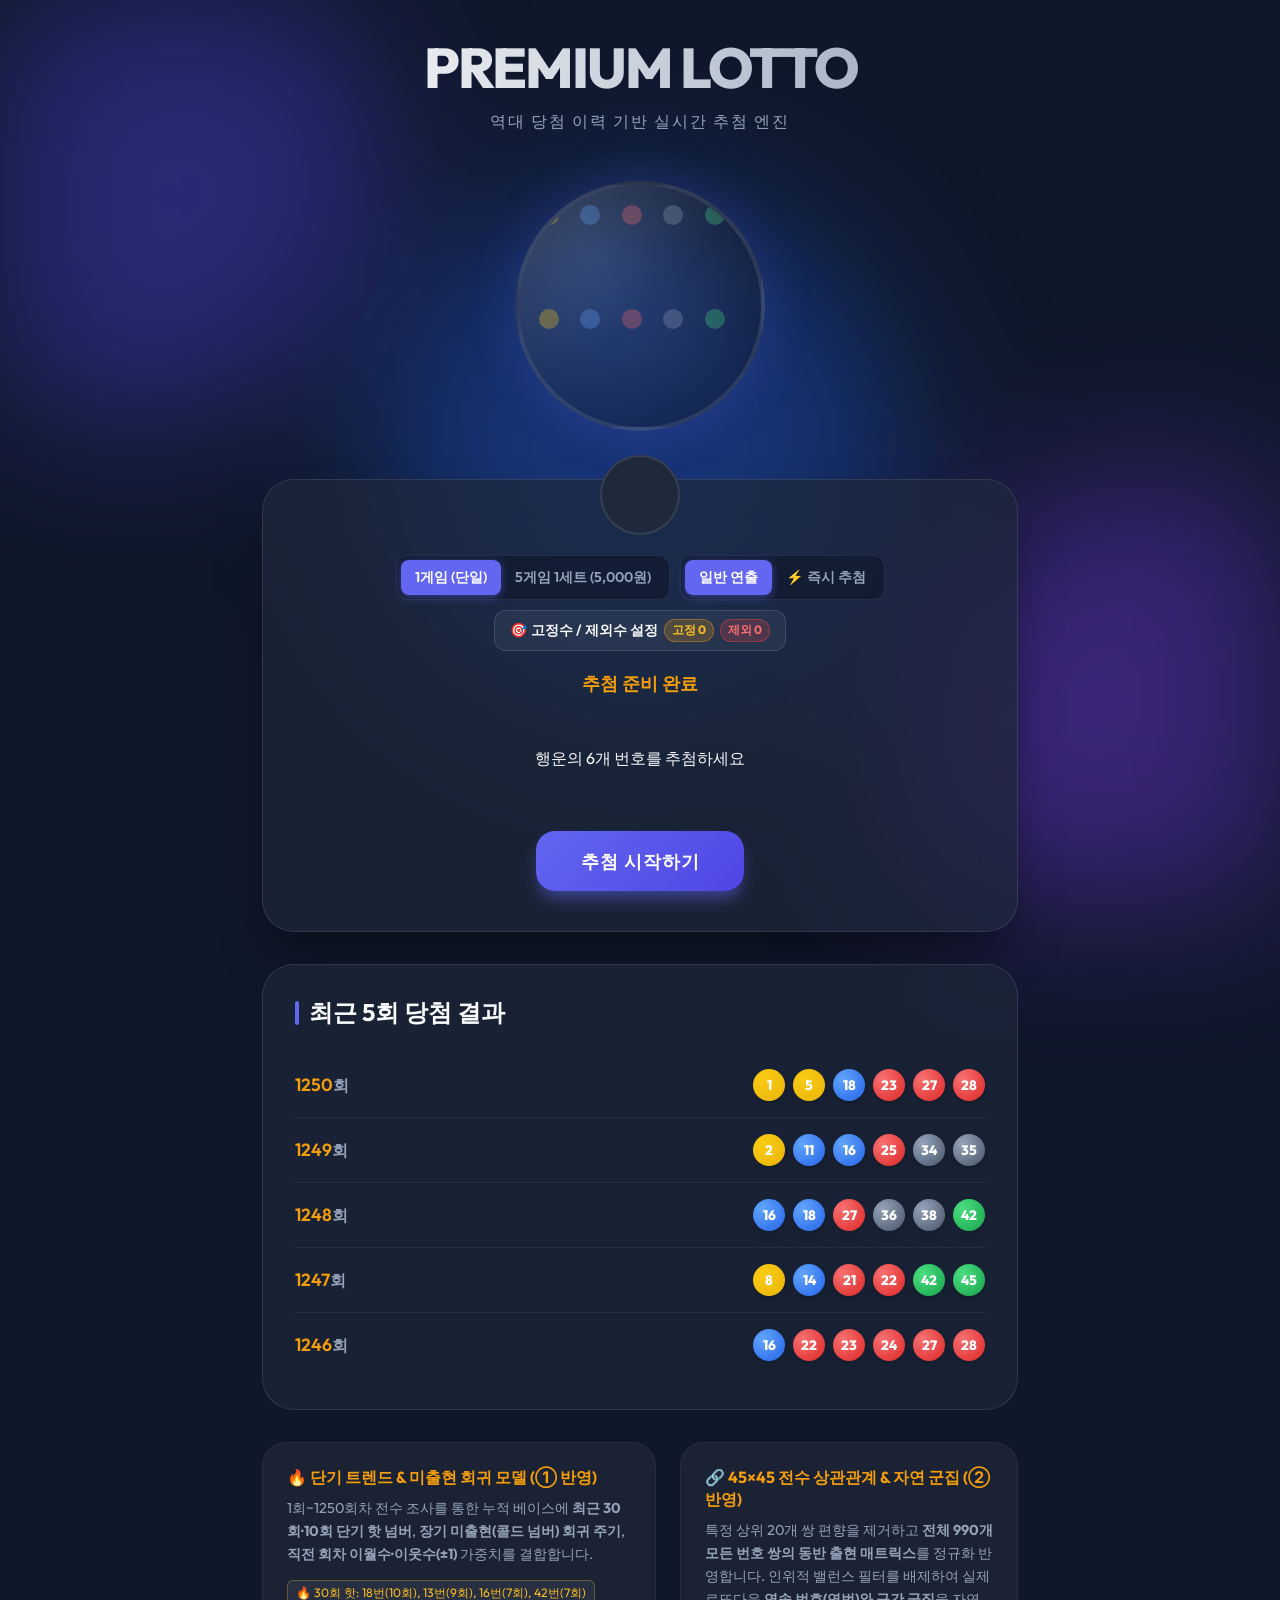
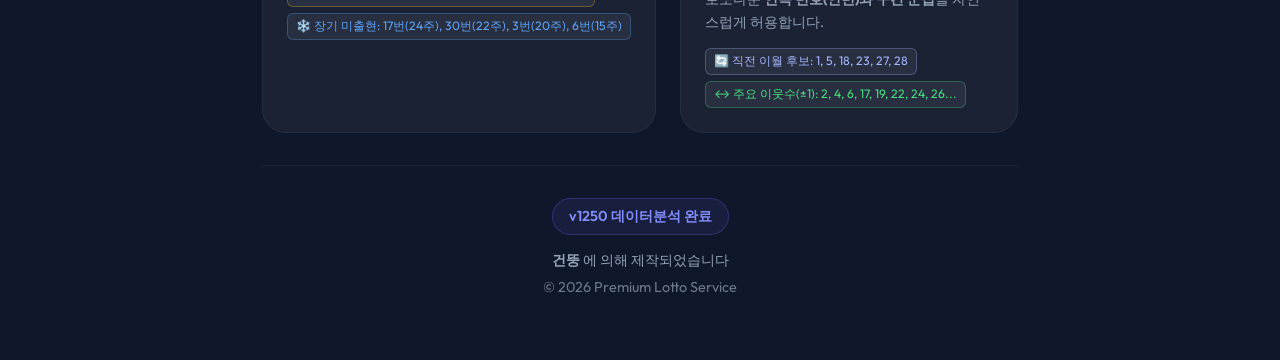
==== commit 87a82626: "Automated weekly data update" ====
--- a/index.html
+++ b/index.html
@@ -3,7 +3,7 @@
 <head>
     <meta charset="UTF-8">
     <meta name="viewport" content="width=device-width, initial-scale=1.0">
-    <title>Premium Lotto - Draw Animation (v1249)</title>
+    <title>Premium Lotto - Draw Animation (v1250)</title>
     <link rel="preconnect" href="https://fonts.googleapis.com">
     <link rel="preconnect" href="https://fonts.gstatic.com" crossorigin>
     <link href="https://fonts.googleapis.com/css2?family=Inter:wght@300;400;600;800&family=Outfit:wght@300;400;600;800&display=swap" rel="stylesheet">
@@ -800,7 +800,7 @@
         <section class="analysis-info">
             <div class="info-card">
                 <h3>🔥 단기 트렌드 & 미출현 회귀 모델 (① 반영)</h3>
-                <p>1회~1249회차 전수 조사를 통한 누적 베이스에 <strong>최근 30회·10회 단기 핫 넘버</strong>, <strong>장기 미출현(콜드 넘버) 회귀 주기</strong>, <strong>직전 회차 이월수·이웃수(±1)</strong> 가중치를 결합합니다.</p>
+                <p>1회~1250회차 전수 조사를 통한 누적 베이스에 <strong>최근 30회·10회 단기 핫 넘버</strong>, <strong>장기 미출현(콜드 넘버) 회귀 주기</strong>, <strong>직전 회차 이월수·이웃수(±1)</strong> 가중치를 결합합니다.</p>
                 <div id="trend-insight-badges" style="margin-top: 0.85rem; display: flex; flex-wrap: wrap; gap: 6px;"></div>
             </div>
             <div class="info-card">
@@ -812,7 +812,7 @@
 
         <footer style="margin-top: 2rem; padding: 2rem; border-top: 1px solid rgba(255,255,255,0.05); color: var(--text-dim); font-size: 0.9rem;">
             <div style="background: rgba(99, 102, 241, 0.1); border: 1px solid rgba(99, 102, 241, 0.3); padding: 0.5rem 1rem; border-radius: 2rem; display: inline-block; margin-bottom: 1rem; color: #818cf8; font-weight: 600;">
-                <span id="version-badge">v1249</span> 데이터분석 완료
+                <span id="version-badge">v1250</span> 데이터분석 완료
             </div>
             <p><strong>건뚱</strong> 에 의해 제작되었습니다</p>
             <p style="margin-top: 0.5rem; opacity: 0.7;">© 2026 Premium Lotto Service</p>
@@ -820,18 +820,18 @@
     </main>
 
     <script>
-        // Full History Analysis Data (v1249)
+        // Full History Analysis Data (v1250)
         const FULL_HISTORY_STATS = {
-            frequencies: [0, 171, 158, 172, 164, 154, 166, 171, 159, 137, 163, 169, 180, 184, 173, 170, 173, 171, 181, 171, 172, 168, 148, 150, 169, 155, 166, 183, 159, 156, 158, 171, 147, 175, 188, 164, 166, 174, 175, 168, 174, 151, 161, 167, 166, 176],
-            recent30Freqs: [0, 3, 5, 1, 5, 1, 3, 3, 3, 4, 2, 5, 3, 9, 3, 3, 7, 2, 9, 4, 4, 3, 7, 3, 5, 5, 2, 3, 6, 3, 2, 5, 5, 2, 7, 3, 4, 3, 6, 2, 2, 4, 7, 5, 5, 2],
-            recent10Freqs: [0, 1, 2, 0, 2, 1, 0, 1, 1, 1, 1, 2, 0, 3, 1, 0, 5, 0, 3, 1, 1, 1, 2, 2, 3, 2, 1, 2, 2, 0, 0, 2, 1, 0, 2, 1, 1, 0, 3, 0, 0, 1, 3, 2, 2, 1],
-            missingDraws: [0, 5, 0, 19, 4, 4, 14, 8, 2, 6, 7, 0, 13, 5, 2, 14, 0, 23, 1, 9, 9, 2, 2, 3, 3, 0, 5, 1, 3, 13, 21, 7, 4, 10, 0, 0, 1, 12, 1, 14, 12, 7, 1, 6, 6, 2],
-            coMatrix: [[0,0,0,0,0,0,0,0,0,0,0,0,0,0,0,0,0,0,0,0,0,0,0,0,0,0,0,0,0,0,0,0,0,0,0,0,0,0,0,0,0,0,0,0,0,0],[0,0,24,27,21,18,16,14,21,21,21,18,25,23,17,18,23,22,21,16,22,19,9,20,20,13,22,22,30,22,12,13,14,14,25,23,16,19,19,17,20,21,24,18,15,20],[0,24,0,16,20,15,20,15,22,12,13,23,18,18,15,23,24,22,14,22,21,13,18,11,17,25,16,20,22,16,16,18,16,23,23,12,13,19,14,19,14,15,18,17,18,20],[0,27,16,0,22,12,17,21,20,17,22,21,25,29,21,21,18,18,16,16,29,12,25,19,29,9,14,28,13,14,18,19,23,20,20,18,19,21,20,17,16,17,23,19,18,21],[0,21,20,22,0,19,15,13,19,18,23,19,19,17,18,18,23,22,20,18,26,11,16,19,15,20,25,22,19,18,9,19,21,26,19,14,12,22,16,15,24,19,18,18,12,21],[0,18,15,12,19,0,20,16,13,16,11,26,24,24,24,13,15,18,20,13,26,19,18,14,13,19,21,24,15,17,17,16,17,12,26,15,12,17,12,20,12,14,20,20,17,20],[0,16,20,17,15,20,0,24,12,12,18,25,22,24,22,18,22,25,24,23,16,23,22,10,18,14,16,16,28,10,19,19,20,9,19,17,17,25,31,22,23,18,14,18,15,12],[0,14,15,21,13,16,24,0,15,22,15,20,24,20,12,24,22,18,27,26,24,13,23,18,27,17,21,20,16,23,15,14,10,25,18,18,24,21,25,20,23,18,20,18,18,18],[0,21,22,20,19,13,12,15,0,11,13,14,7,23,18,18,15,24,23,23,14,24,14,15,14,18,8,27,17,20,19,23,16,22,17,18,22,16,20,27,14,15,19,20,20,25],[0,21,12,17,18,16,12,22,11,0,16,15,22,14,13,14,14,17,18,14,10,16,12,14,18,16,15,18,19,16,15,12,11,21,15,18,15,17,19,16,15,15,14,15,14,13],[0,21,13,22,23,11,18,15,13,16,0,17,16,19,22,20,27,13,22,23,20,12,24,16,20,15,11,19,18,19,13,31,18,20,18,22,20,22,23,14,26,18,16,15,22,12],[0,18,23,21,19,26,25,20,14,15,17,0,19,22,21,21,21,26,20,16,16,34,15,13,19,15,24,19,21,17,15,19,20,17,11,20,20,22,17,26,9,18,13,16,27,18],[0,25,18,25,19,24,22,24,7,22,16,19,0,21,20,28,14,15,20,23,22,19,14,17,31,16,25,17,16,24,17,18,21,25,29,15,17,16,21,23,24,22,27,23,17,22],[0,23,18,29,17,24,24,20,23,14,19,22,21,0,21,20,17,18,28,19,24,20,16,15,20,20,21,16,26,23,13,22,24,29,23,16,21,25,25,23,20,18,19,22,18,24],[0,17,15,21,18,24,22,12,18,13,22,21,20,21,0,29,18,16,23,17,18,23,23,19,14,18,24,23,16,14,23,22,20,21,18,20,22,22,21,23,24,14,18,17,19,22],[0,18,23,21,18,13,18,24,18,14,20,21,28,20,29,0,16,18,12,26,19,24,22,23,23,21,19,18,18,15,16,14,12,17,29,17,18,20,13,17,19,18,19,24,18,20],[0,23,24,18,23,15,22,22,15,14,27,21,14,17,18,16,0,18,18,24,20,17,11,24,26,24,18,20,21,20,15,24,13,19,19,17,25,19,22,18,21,25,18,22,21,17],[0,22,22,18,22,18,25,18,24,17,13,26,15,18,16,18,18,0,24,21,22,19,15,17,18,16,19,24,20,18,21,22,17,19,21,21,24,18,16,23,17,13,15,19,21,25],[0,21,14,16,20,20,24,27,23,18,22,20,20,28,23,12,18,24,0,16,21,25,14,24,20,13,24,20,16,19,23,28,25,15,27,18,15,19,28,24,17,12,24,21,20,27],[0,16,22,16,18,13,23,26,23,14,23,16,23,19,17,26,24,21,16,0,18,29,16,20,20,23,19,20,21,10,16,18,18,17,25,17,16,13,16,17,18,20,23,24,18,27],[0,22,21,29,26,26,16,24,14,10,20,16,22,24,18,19,20,22,21,18,0,14,14,21,22,18,20,18,18,15,19,19,17,26,18,26,20,18,15,16,20,20,17,18,26,17],[0,19,13,12,11,19,23,13,24,16,12,34,19,20,23,24,17,19,25,29,14,0,18,12,14,23,23,22,11,17,20,17,20,19,28,22,23,21,17,19,15,18,14,18,23,20],[0,9,18,25,16,18,22,23,14,12,24,15,14,16,23,22,11,15,14,16,14,18,0,13,19,17,16,16,20,12,13,19,17,15,22,15,21,23,21,13,17,12,18,13,17,12],[0,20,11,19,19,14,10,18,15,14,16,13,17,15,19,23,24,17,24,20,21,12,13,0,19,18,15,17,18,18,14,16,11,11,21,21,17,16,18,18,19,9,17,22,21,20],[0,20,17,29,15,13,18,27,14,18,20,19,31,20,14,23,26,18,20,20,22,14,19,19,0,13,13,30,11,17,22,15,19,21,19,21,19,19,19,18,21,16,18,10,26,22],[0,13,25,9,20,19,14,17,18,16,15,15,16,20,18,21,24,16,13,23,18,23,17,18,13,0,15,18,19,21,11,18,15,22,20,18,27,22,18,15,18,12,13,18,17,17],[0,22,16,14,25,21,16,21,8,15,11,24,25,21,24,19,18,19,24,19,20,23,16,15,13,15,0,26,19,19,18,21,8,19,21,20,23,19,21,16,22,17,20,24,18,15],[0,22,20,28,22,24,16,20,27,18,19,19,17,16,23,18,20,24,20,20,18,22,16,17,30,18,26,0,20,23,18,17,13,17,16,27,25,23,27,20,26,16,22,21,19,25],[0,30,22,13,19,15,28,16,17,19,18,21,16,26,16,18,21,20,16,21,18,11,20,18,11,19,19,20,0,13,23,12,13,11,23,11,18,16,17,17,20,16,23,21,14,19],[0,22,16,14,18,17,10,23,20,16,19,17,24,23,14,15,20,18,19,10,15,17,12,18,17,21,19,23,13,0,11,19,13,25,24,17,14,16,23,18,22,11,17,18,24,18],[0,12,16,18,9,17,19,15,19,15,13,15,17,13,23,16,15,21,23,16,19,20,13,14,22,11,18,18,23,11,0,23,14,24,28,22,16,20,23,23,15,23,15,23,17,23],[0,13,18,19,19,16,19,14,23,12,31,19,18,22,22,14,24,22,28,18,19,17,19,16,15,18,21,17,12,19,23,0,24,19,27,17,17,21,25,15,25,18,14,23,26,17],[0,14,16,23,21,17,20,10,16,11,18,20,21,24,20,12,13,17,25,18,17,20,17,11,19,15,8,13,13,13,14,24,0,23,18,12,18,16,15,14,19,14,20,12,13,21],[0,14,23,20,26,12,9,25,22,21,20,17,25,29,21,17,19,19,15,17,26,19,15,11,21,22,19,17,11,25,24,19,23,0,18,22,23,24,21,16,33,19,19,14,22,21],[0,25,23,20,19,26,19,18,17,15,18,11,29,23,18,29,19,21,27,25,18,28,22,21,19,20,21,16,23,24,28,27,18,18,0,21,18,16,20,20,20,21,30,19,27,23],[0,23,12,18,14,15,17,18,18,18,22,20,15,16,20,17,17,21,18,17,26,22,15,21,21,18,20,27,11,17,22,17,12,22,21,0,19,24,18,20,23,11,14,25,19,19],[0,16,13,19,12,12,17,24,22,15,20,20,17,21,22,18,25,24,15,16,20,23,21,17,19,27,23,25,18,14,16,17,18,23,18,19,0,20,18,25,15,17,17,13,18,21],[0,19,19,21,22,17,25,21,16,17,22,22,16,25,22,20,19,18,19,13,18,21,23,16,19,22,19,23,16,16,20,21,16,24,16,24,20,0,24,20,31,19,15,21,10,23],[0,19,14,20,16,12,31,25,20,19,23,17,21,25,21,13,22,16,28,16,15,17,21,18,19,18,21,27,17,23,23,25,15,21,20,18,18,24,0,21,23,15,17,19,19,23],[0,17,19,17,15,20,22,20,27,16,14,26,23,23,23,17,18,23,24,17,16,19,13,18,18,15,16,20,17,18,23,15,14,16,20,20,25,20,21,0,16,22,12,22,20,23],[0,20,14,16,24,12,23,23,14,15,26,9,24,20,24,19,21,17,17,18,20,15,17,19,21,18,22,26,20,22,15,25,19,33,20,23,15,31,23,16,0,22,15,21,19,17],[0,21,15,17,19,14,18,18,15,15,18,18,22,18,14,18,25,13,12,20,20,18,12,9,16,12,17,16,16,11,23,18,14,19,21,11,17,19,15,22,22,0,17,18,20,22],[0,24,18,23,18,20,14,20,19,14,16,13,27,19,18,19,18,15,24,23,17,14,18,17,18,13,20,22,23,17,15,14,20,19,30,14,17,15,17,12,15,17,0,19,15,25],[0,18,17,19,18,20,18,18,20,15,15,16,23,22,17,24,22,19,21,24,18,18,13,22,10,18,24,21,21,18,23,23,12,14,19,25,13,21,19,22,21,18,19,0,18,19],[0,15,18,18,12,17,15,18,20,14,22,27,17,18,19,18,21,21,20,18,26,23,17,21,26,17,18,19,14,24,17,26,13,22,27,19,18,10,19,20,19,20,15,18,0,14],[0,20,20,21,21,20,12,18,25,13,12,18,22,24,22,20,17,25,27,27,17,20,12,20,22,17,15,25,19,18,23,17,21,21,23,19,21,23,23,23,17,22,25,19,14,0]],
-            coWeights: [{"a": 11, "b": 21, "w": 34}, {"a": 33, "b": 40, "w": 33}, {"a": 37, "b": 40, "w": 31}, {"a": 6, "b": 38, "w": 31}, {"a": 10, "b": 31, "w": 31}, {"a": 12, "b": 24, "w": 31}, {"a": 1, "b": 28, "w": 30}, {"a": 24, "b": 27, "w": 30}, {"a": 34, "b": 42, "w": 30}, {"a": 19, "b": 21, "w": 29}, {"a": 14, "b": 15, "w": 29}, {"a": 3, "b": 13, "w": 29}, {"a": 13, "b": 33, "w": 29}, {"a": 3, "b": 20, "w": 29}, {"a": 3, "b": 24, "w": 29}, {"a": 15, "b": 34, "w": 29}, {"a": 12, "b": 34, "w": 29}, {"a": 18, "b": 31, "w": 28}, {"a": 13, "b": 18, "w": 28}, {"a": 18, "b": 38, "w": 28}]
+            frequencies: [0, 172, 158, 172, 164, 155, 166, 171, 159, 137, 163, 169, 180, 184, 173, 170, 173, 171, 182, 171, 172, 168, 148, 151, 169, 155, 166, 184, 160, 156, 158, 171, 147, 175, 188, 164, 166, 174, 175, 168, 174, 151, 161, 167, 166, 176],
+            recent30Freqs: [0, 4, 4, 1, 5, 2, 3, 3, 3, 4, 2, 5, 3, 9, 3, 3, 7, 2, 10, 4, 4, 3, 6, 4, 5, 4, 2, 4, 6, 3, 2, 5, 5, 2, 6, 3, 4, 3, 6, 2, 2, 4, 7, 4, 5, 2],
+            recent10Freqs: [0, 2, 2, 0, 2, 2, 0, 1, 1, 1, 1, 1, 0, 2, 1, 0, 5, 0, 4, 0, 0, 1, 2, 3, 3, 2, 1, 3, 3, 0, 0, 1, 1, 0, 2, 1, 1, 0, 3, 0, 0, 1, 3, 2, 1, 1],
+            missingDraws: [0, 0, 1, 20, 5, 0, 15, 9, 3, 7, 8, 1, 14, 6, 3, 15, 1, 24, 0, 10, 10, 3, 3, 0, 4, 1, 6, 0, 0, 14, 22, 8, 5, 11, 1, 1, 2, 13, 2, 15, 13, 8, 2, 7, 7, 3],
+            coMatrix: [[0,0,0,0,0,0,0,0,0,0,0,0,0,0,0,0,0,0,0,0,0,0,0,0,0,0,0,0,0,0,0,0,0,0,0,0,0,0,0,0,0,0,0,0,0,0],[0,0,24,27,21,19,16,14,21,21,21,18,25,23,17,18,23,22,22,16,22,19,9,21,20,13,22,23,31,22,12,13,14,14,25,23,16,19,19,17,20,21,24,18,15,20],[0,24,0,16,20,15,20,15,22,12,13,23,18,18,15,23,24,22,14,22,21,13,18,11,17,25,16,20,22,16,16,18,16,23,23,12,13,19,14,19,14,15,18,17,18,20],[0,27,16,0,22,12,17,21,20,17,22,21,25,29,21,21,18,18,16,16,29,12,25,19,29,9,14,28,13,14,18,19,23,20,20,18,19,21,20,17,16,17,23,19,18,21],[0,21,20,22,0,19,15,13,19,18,23,19,19,17,18,18,23,22,20,18,26,11,16,19,15,20,25,22,19,18,9,19,21,26,19,14,12,22,16,15,24,19,18,18,12,21],[0,19,15,12,19,0,20,16,13,16,11,26,24,24,24,13,15,18,21,13,26,19,18,15,13,19,21,25,16,17,17,16,17,12,26,15,12,17,12,20,12,14,20,20,17,20],[0,16,20,17,15,20,0,24,12,12,18,25,22,24,22,18,22,25,24,23,16,23,22,10,18,14,16,16,28,10,19,19,20,9,19,17,17,25,31,22,23,18,14,18,15,12],[0,14,15,21,13,16,24,0,15,22,15,20,24,20,12,24,22,18,27,26,24,13,23,18,27,17,21,20,16,23,15,14,10,25,18,18,24,21,25,20,23,18,20,18,18,18],[0,21,22,20,19,13,12,15,0,11,13,14,7,23,18,18,15,24,23,23,14,24,14,15,14,18,8,27,17,20,19,23,16,22,17,18,22,16,20,27,14,15,19,20,20,25],[0,21,12,17,18,16,12,22,11,0,16,15,22,14,13,14,14,17,18,14,10,16,12,14,18,16,15,18,19,16,15,12,11,21,15,18,15,17,19,16,15,15,14,15,14,13],[0,21,13,22,23,11,18,15,13,16,0,17,16,19,22,20,27,13,22,23,20,12,24,16,20,15,11,19,18,19,13,31,18,20,18,22,20,22,23,14,26,18,16,15,22,12],[0,18,23,21,19,26,25,20,14,15,17,0,19,22,21,21,21,26,20,16,16,34,15,13,19,15,24,19,21,17,15,19,20,17,11,20,20,22,17,26,9,18,13,16,27,18],[0,25,18,25,19,24,22,24,7,22,16,19,0,21,20,28,14,15,20,23,22,19,14,17,31,16,25,17,16,24,17,18,21,25,29,15,17,16,21,23,24,22,27,23,17,22],[0,23,18,29,17,24,24,20,23,14,19,22,21,0,21,20,17,18,28,19,24,20,16,15,20,20,21,16,26,23,13,22,24,29,23,16,21,25,25,23,20,18,19,22,18,24],[0,17,15,21,18,24,22,12,18,13,22,21,20,21,0,29,18,16,23,17,18,23,23,19,14,18,24,23,16,14,23,22,20,21,18,20,22,22,21,23,24,14,18,17,19,22],[0,18,23,21,18,13,18,24,18,14,20,21,28,20,29,0,16,18,12,26,19,24,22,23,23,21,19,18,18,15,16,14,12,17,29,17,18,20,13,17,19,18,19,24,18,20],[0,23,24,18,23,15,22,22,15,14,27,21,14,17,18,16,0,18,18,24,20,17,11,24,26,24,18,20,21,20,15,24,13,19,19,17,25,19,22,18,21,25,18,22,21,17],[0,22,22,18,22,18,25,18,24,17,13,26,15,18,16,18,18,0,24,21,22,19,15,17,18,16,19,24,20,18,21,22,17,19,21,21,24,18,16,23,17,13,15,19,21,25],[0,22,14,16,20,21,24,27,23,18,22,20,20,28,23,12,18,24,0,16,21,25,14,25,20,13,24,21,17,19,23,28,25,15,27,18,15,19,28,24,17,12,24,21,20,27],[0,16,22,16,18,13,23,26,23,14,23,16,23,19,17,26,24,21,16,0,18,29,16,20,20,23,19,20,21,10,16,18,18,17,25,17,16,13,16,17,18,20,23,24,18,27],[0,22,21,29,26,26,16,24,14,10,20,16,22,24,18,19,20,22,21,18,0,14,14,21,22,18,20,18,18,15,19,19,17,26,18,26,20,18,15,16,20,20,17,18,26,17],[0,19,13,12,11,19,23,13,24,16,12,34,19,20,23,24,17,19,25,29,14,0,18,12,14,23,23,22,11,17,20,17,20,19,28,22,23,21,17,19,15,18,14,18,23,20],[0,9,18,25,16,18,22,23,14,12,24,15,14,16,23,22,11,15,14,16,14,18,0,13,19,17,16,16,20,12,13,19,17,15,22,15,21,23,21,13,17,12,18,13,17,12],[0,21,11,19,19,15,10,18,15,14,16,13,17,15,19,23,24,17,25,20,21,12,13,0,19,18,15,18,19,18,14,16,11,11,21,21,17,16,18,18,19,9,17,22,21,20],[0,20,17,29,15,13,18,27,14,18,20,19,31,20,14,23,26,18,20,20,22,14,19,19,0,13,13,30,11,17,22,15,19,21,19,21,19,19,19,18,21,16,18,10,26,22],[0,13,25,9,20,19,14,17,18,16,15,15,16,20,18,21,24,16,13,23,18,23,17,18,13,0,15,18,19,21,11,18,15,22,20,18,27,22,18,15,18,12,13,18,17,17],[0,22,16,14,25,21,16,21,8,15,11,24,25,21,24,19,18,19,24,19,20,23,16,15,13,15,0,26,19,19,18,21,8,19,21,20,23,19,21,16,22,17,20,24,18,15],[0,23,20,28,22,25,16,20,27,18,19,19,17,16,23,18,20,24,21,20,18,22,16,18,30,18,26,0,21,23,18,17,13,17,16,27,25,23,27,20,26,16,22,21,19,25],[0,31,22,13,19,16,28,16,17,19,18,21,16,26,16,18,21,20,17,21,18,11,20,19,11,19,19,21,0,13,23,12,13,11,23,11,18,16,17,17,20,16,23,21,14,19],[0,22,16,14,18,17,10,23,20,16,19,17,24,23,14,15,20,18,19,10,15,17,12,18,17,21,19,23,13,0,11,19,13,25,24,17,14,16,23,18,22,11,17,18,24,18],[0,12,16,18,9,17,19,15,19,15,13,15,17,13,23,16,15,21,23,16,19,20,13,14,22,11,18,18,23,11,0,23,14,24,28,22,16,20,23,23,15,23,15,23,17,23],[0,13,18,19,19,16,19,14,23,12,31,19,18,22,22,14,24,22,28,18,19,17,19,16,15,18,21,17,12,19,23,0,24,19,27,17,17,21,25,15,25,18,14,23,26,17],[0,14,16,23,21,17,20,10,16,11,18,20,21,24,20,12,13,17,25,18,17,20,17,11,19,15,8,13,13,13,14,24,0,23,18,12,18,16,15,14,19,14,20,12,13,21],[0,14,23,20,26,12,9,25,22,21,20,17,25,29,21,17,19,19,15,17,26,19,15,11,21,22,19,17,11,25,24,19,23,0,18,22,23,24,21,16,33,19,19,14,22,21],[0,25,23,20,19,26,19,18,17,15,18,11,29,23,18,29,19,21,27,25,18,28,22,21,19,20,21,16,23,24,28,27,18,18,0,21,18,16,20,20,20,21,30,19,27,23],[0,23,12,18,14,15,17,18,18,18,22,20,15,16,20,17,17,21,18,17,26,22,15,21,21,18,20,27,11,17,22,17,12,22,21,0,19,24,18,20,23,11,14,25,19,19],[0,16,13,19,12,12,17,24,22,15,20,20,17,21,22,18,25,24,15,16,20,23,21,17,19,27,23,25,18,14,16,17,18,23,18,19,0,20,18,25,15,17,17,13,18,21],[0,19,19,21,22,17,25,21,16,17,22,22,16,25,22,20,19,18,19,13,18,21,23,16,19,22,19,23,16,16,20,21,16,24,16,24,20,0,24,20,31,19,15,21,10,23],[0,19,14,20,16,12,31,25,20,19,23,17,21,25,21,13,22,16,28,16,15,17,21,18,19,18,21,27,17,23,23,25,15,21,20,18,18,24,0,21,23,15,17,19,19,23],[0,17,19,17,15,20,22,20,27,16,14,26,23,23,23,17,18,23,24,17,16,19,13,18,18,15,16,20,17,18,23,15,14,16,20,20,25,20,21,0,16,22,12,22,20,23],[0,20,14,16,24,12,23,23,14,15,26,9,24,20,24,19,21,17,17,18,20,15,17,19,21,18,22,26,20,22,15,25,19,33,20,23,15,31,23,16,0,22,15,21,19,17],[0,21,15,17,19,14,18,18,15,15,18,18,22,18,14,18,25,13,12,20,20,18,12,9,16,12,17,16,16,11,23,18,14,19,21,11,17,19,15,22,22,0,17,18,20,22],[0,24,18,23,18,20,14,20,19,14,16,13,27,19,18,19,18,15,24,23,17,14,18,17,18,13,20,22,23,17,15,14,20,19,30,14,17,15,17,12,15,17,0,19,15,25],[0,18,17,19,18,20,18,18,20,15,15,16,23,22,17,24,22,19,21,24,18,18,13,22,10,18,24,21,21,18,23,23,12,14,19,25,13,21,19,22,21,18,19,0,18,19],[0,15,18,18,12,17,15,18,20,14,22,27,17,18,19,18,21,21,20,18,26,23,17,21,26,17,18,19,14,24,17,26,13,22,27,19,18,10,19,20,19,20,15,18,0,14],[0,20,20,21,21,20,12,18,25,13,12,18,22,24,22,20,17,25,27,27,17,20,12,20,22,17,15,25,19,18,23,17,21,21,23,19,21,23,23,23,17,22,25,19,14,0]],
+            coWeights: [{"a": 11, "b": 21, "w": 34}, {"a": 33, "b": 40, "w": 33}, {"a": 37, "b": 40, "w": 31}, {"a": 6, "b": 38, "w": 31}, {"a": 1, "b": 28, "w": 31}, {"a": 10, "b": 31, "w": 31}, {"a": 12, "b": 24, "w": 31}, {"a": 24, "b": 27, "w": 30}, {"a": 34, "b": 42, "w": 30}, {"a": 19, "b": 21, "w": 29}, {"a": 14, "b": 15, "w": 29}, {"a": 3, "b": 13, "w": 29}, {"a": 13, "b": 33, "w": 29}, {"a": 3, "b": 20, "w": 29}, {"a": 3, "b": 24, "w": 29}, {"a": 15, "b": 34, "w": 29}, {"a": 12, "b": 34, "w": 29}, {"a": 18, "b": 31, "w": 28}, {"a": 13, "b": 18, "w": 28}, {"a": 18, "b": 38, "w": 28}]
         };
 
         // Recent History Data (Automatically updated by update_service.py)
-        const RECENT_HISTORY_DATA = [{"draw_no": 1249, "numbers": [2, 11, 16, 25, 34, 35]}, {"draw_no": 1248, "numbers": [16, 18, 27, 36, 38, 42]}, {"draw_no": 1247, "numbers": [8, 14, 21, 22, 42, 45]}, {"draw_no": 1246, "numbers": [16, 22, 23, 24, 27, 28]}, {"draw_no": 1245, "numbers": [4, 5, 25, 28, 32, 42]}];
+        const RECENT_HISTORY_DATA = [{"draw_no": 1250, "numbers": [1, 5, 18, 23, 27, 28]}, {"draw_no": 1249, "numbers": [2, 11, 16, 25, 34, 35]}, {"draw_no": 1248, "numbers": [16, 18, 27, 36, 38, 42]}, {"draw_no": 1247, "numbers": [8, 14, 21, 22, 42, 45]}, {"draw_no": 1246, "numbers": [16, 22, 23, 24, 27, 28]}];
 
         class LottoEngine {
             constructor() {
